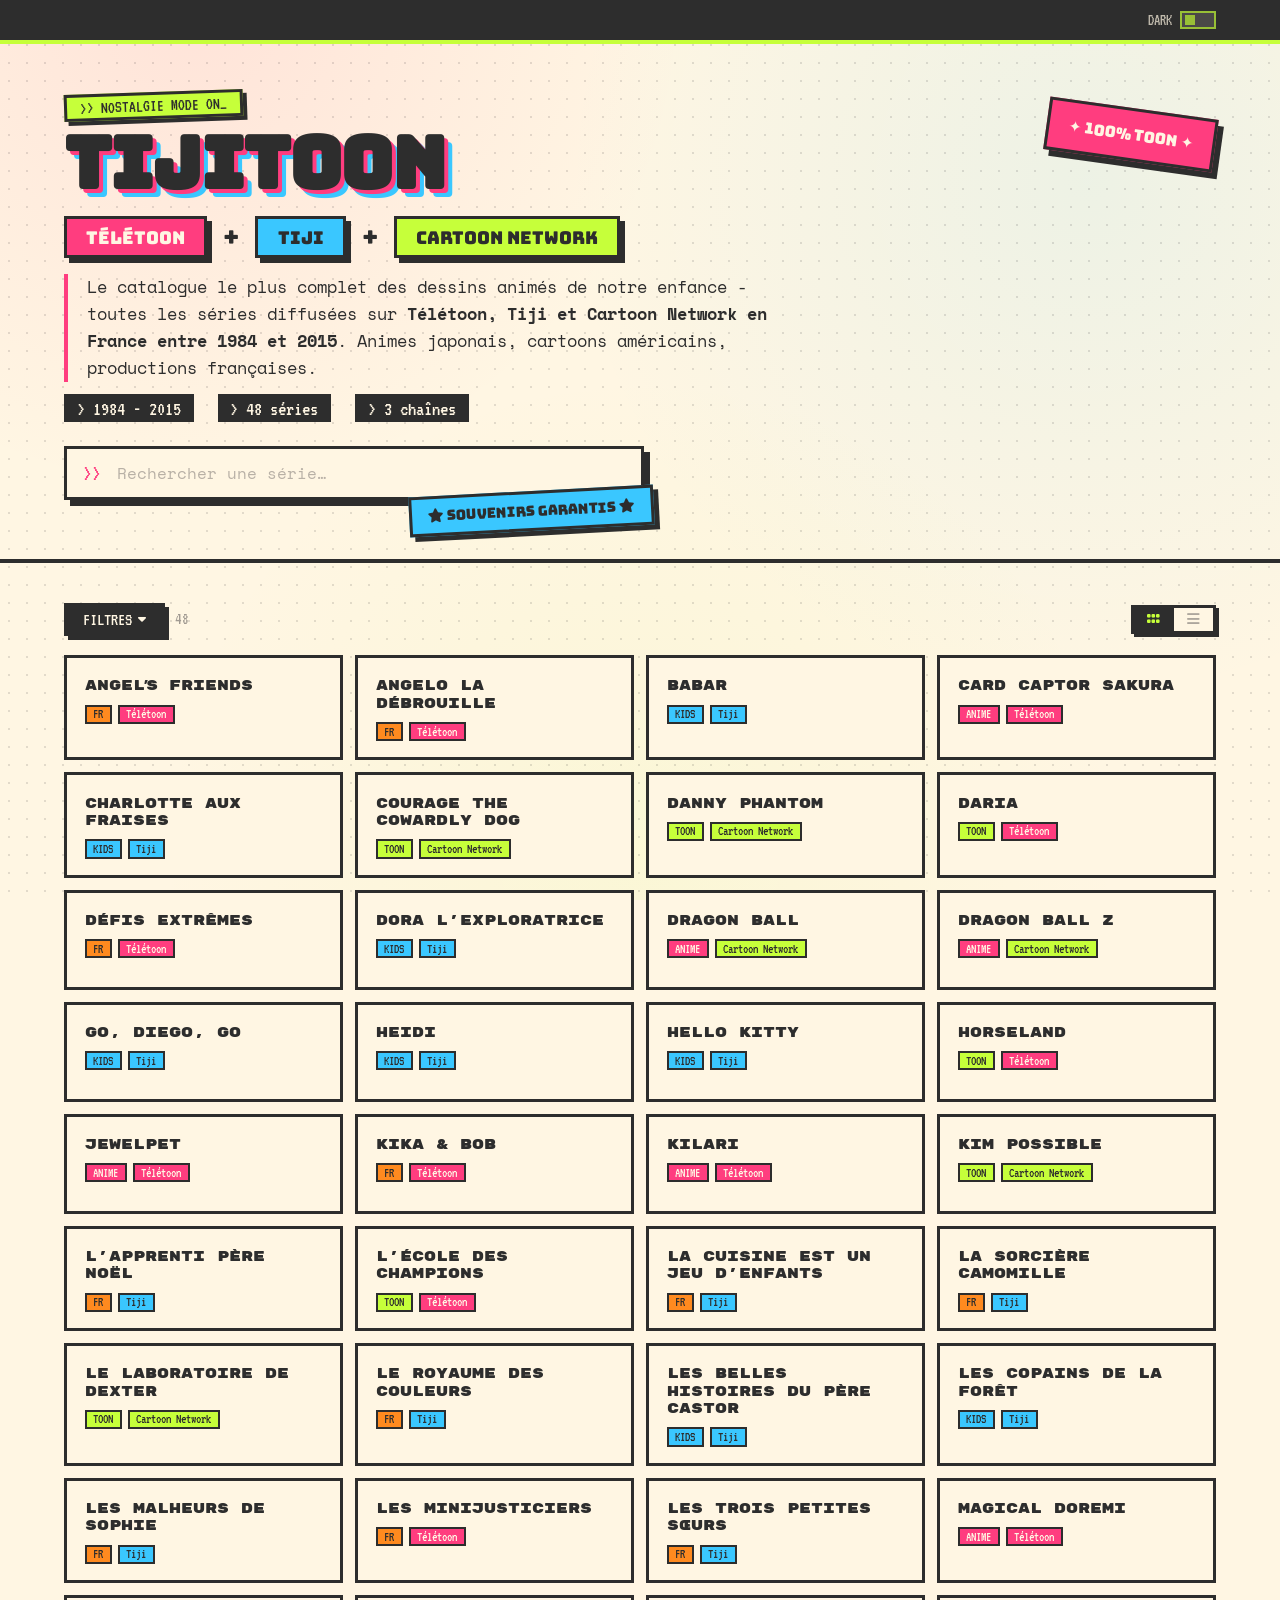
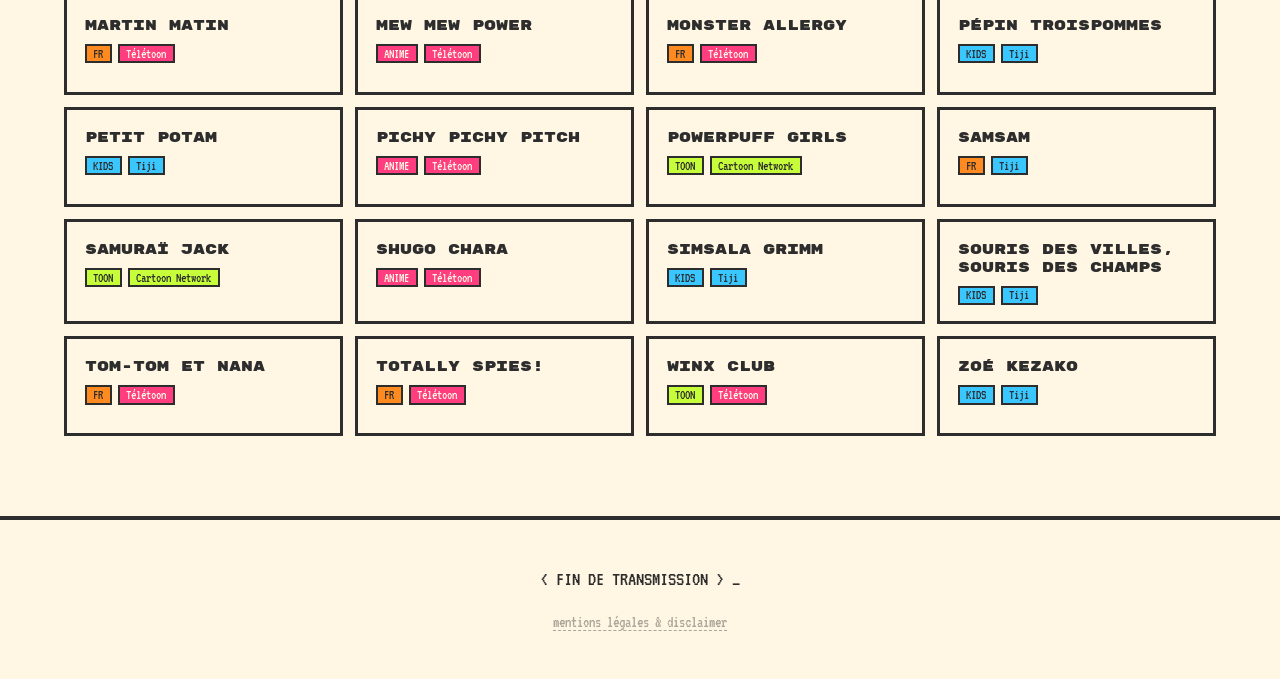
==== index.html @ 82944019 "[FIX] cartoon-network color parity + icon cleanup across site + tag renaming" ====
<!DOCTYPE html>
<html lang="fr">
<head>
<meta charset="UTF-8">
<meta name="viewport" content="width=device-width,initial-scale=1">
<title>Tijitoon - Les dessins animés des années 2000 (2000–2015)</title>
<link rel="icon" type="image/svg+xml" href="favicon.svg">
<link rel="preconnect" href="https://fonts.googleapis.com">
<link rel="preconnect" href="https://fonts.gstatic.com" crossorigin>
<link href="https://fonts.googleapis.com/css2?family=Bungee&family=Rubik+Mono+One&family=Space+Mono:wght@400;700&family=VT323&display=swap" rel="stylesheet">
<link rel="stylesheet" href="styles.css">
<script>(function(){var s=localStorage.getItem('tijitoon_theme');if(s)document.documentElement.dataset.theme=s;})();</script>
<link rel="stylesheet" href="https://cdnjs.cloudflare.com/ajax/libs/font-awesome/6.5.0/css/all.min.css" media="print" onload="this.media='all'">
<link rel="stylesheet" href="index.css">
<script>!function(t,e){var o,n,p,r;e.__SV||(window.posthog=e,e._i=[],e.init=function(i,s,a){function g(t,e){var o=e.split(".");2==o.length&&(t=t[o[0]],e=o[1]),t[e]=function(){t.push([e].concat(Array.prototype.slice.call(arguments,0)))}}(p=t.createElement("script")).type="text/javascript",p.crossOrigin="anonymous",p.async=!0,p.src=s.api_host+"/static/array.js",(r=t.getElementsByTagName("script")[0]).parentNode.insertBefore(p,r);var u=e;for(void 0!==a?u=e[a]=[]:a="posthog",u.people=u.people||[],u.toString=function(t){var e="posthog";return"posthog"!==a&&(e+="."+a),t||(e+=" (stub)"),e},u.people.toString=function(){return u.toString(1)+".people (stub)"},o="init capture register register_once register_for_session unregister unregister_for_session getFeatureFlag getFeatureFlagPayload isFeatureEnabled reloadFeatureFlags updateEarlyAccessFeatureEnrollment getEarlyAccessFeatures on onFeatureFlags onSessionId getSurveys getActiveMatchingSurveys renderSurvey canRenderSurvey getNextSurveyStep identify setPersonProperties group resetGroups setPersonPropertiesForFlags resetPersonPropertiesForFlags setGroupPropertiesForFlags resetGroupPropertiesForFlags reset get_distinct_id getGroups get_session_id get_session_replay_url alias set_config startSessionRecording stopSessionRecording sessionRecordingStarted captureException loadToolbar get_property getSessionProperty createPersonProfile opt_in_capturing opt_out_capturing has_opted_in_capturing has_opted_out_capturing clear_opt_in_out_capturing debug".split(" "),n=0;n<o.length;n++)g(u,o[n]);e._i.push([i,s,a])},e.__SV=1)}(document,window.posthog||[]);posthog.init('phc_BDNVoG4euWPyarqmdWDui5w76yXsWqyyzbgvYeNG6xEm',{api_host:'https://us.i.posthog.com',defaults:'2026-05-30',person_profiles:'identified_only'})</script>
</head>
<body>

<div id="filter-backdrop"></div>
<!-- ══ TOPBAR ════════════════════════════════════════════ -->
<div class="topbar">
  <button class="theme-toggle" id="theme-toggle" aria-label="Basculer le thème">
    <span id="theme-label">DARK</span>
    <span class="theme-switch"></span>
  </button>
</div>
<!-- ══ HERO ══════════════════════════════════════════════ -->
<header>
  <div class="sticker one">✦ 100% toon ✦</div>
  <div class="inner">
    <span class="eyebrow">&gt;&gt; NOSTALGIE MODE ON_</span>
    <h1>TIJITOON</h1>
    <div class="channel-pills">
      <span class="ch-pill teletoon-pill">TÉLÉTOON</span>
      <span class="ch-pill-sep">+</span>
      <span class="ch-pill tiji-pill">TIJI</span>
      <span class="ch-pill-sep">+</span>
      <span class="ch-pill cartoon-network-pill">Cartoon Network</span>
    </div>
    <div class="sub">
      Le catalogue le plus complet des dessins animés de notre enfance - toutes les séries diffusées sur <strong>Télétoon, Tiji et Cartoon Network en France entre 1984 et 2015</strong>. Animes japonais, cartoons américains, productions françaises.
    </div>
    <div class="meta">
      <span>&gt; 1984 - 2015</span>
      <span id="meta-count">&gt; … séries</span>
      <span id="meta-channels">&gt; … chaînes</span>
    </div>

    <div style="position:relative;max-width:580px;padding-bottom:1.2rem;">
      <div class="search-wrap">
        <span class="search-prefix">&gt;&gt;</span>
        <input id="search-input" class="search-input" type="text"
          placeholder="Rechercher une série…" autocomplete="off" spellcheck="false"/>
        <button class="search-clear" id="search-clear" aria-label="Effacer"><i class="fa-solid fa-xmark"></i></button>
      </div>
      <div class="sticker two"><i class="fa-solid fa-star"></i> souvenirs garantis <i class="fa-solid fa-star"></i></div>
    </div>
  </div>
</header>

<!-- ══ CONTINUE WATCHING ══════════════════════════════════ -->
<div id="continue-watching">
  <div class="inner cw-inner">
    <div class="cw-header">
      <span class="cw-title"><i class="fa-solid fa-caret-right"></i> CONTINUER À REGARDER</span>
      <button id="cw-expand"></button>
      <button id="cw-clear" title="Tout effacer"><span class="cw-clear-label">tout effacer</span><span class="cw-clear-icon"><i class="fa-solid fa-trash"></i></span></button>
    </div>
    <div id="cw-strip"></div>
  </div>
</div>

<!-- ══ CATALOG ═══════════════════════════════════════════ -->
<section id="catalog">
  <div class="inner">
    <div class="catalog-toolbar">
      <button class="filter-btn" id="filter-btn">
        FILTRES <span class="filter-btn-arrow"><i class="fa-solid fa-caret-down"></i></span>
      </button>
      <button class="filter-clear" id="filter-clear" title="Effacer le filtre" style="display:none"><i class="fa-solid fa-xmark"></i></button>
      <span class="fb-count" id="fb-count"></span>
      <div class="view-toggle">
        <button class="view-btn active" id="btn-cards" title="Grille de cartes"><i class="fa-solid fa-grip"></i></button>
        <button class="view-btn" id="btn-list" title="Liste compacte"><i class="fa-solid fa-bars"></i></button>
      </div>

      <div class="filter-dropdown" id="filter-dropdown">
        <button class="fb-chip" data-f="teletoon">Télétoon</button>
        <button class="fb-chip" data-f="tiji">Tiji</button>
        <button class="fb-chip" data-f="cartoon-network">Cartoon Network</button>
        <hr class="filter-divider">
        <button class="fb-chip" data-f="ANIME">Anime</button>
        <button class="fb-chip" data-f="TOON">Cartoon</button>
        <button class="fb-chip" data-f="FR">Prod. FR</button>
        <button class="fb-chip" data-f="KIDS">Préscolaire</button>
      </div>
    </div>

    <!-- CARD GRID -->
    <div class="card-grid" id="card-grid">
      <div style="grid-column:1/-1;font-family:'VT323',monospace;font-size:1.1rem;opacity:.4;">Chargement…</div>
    </div>

    <!-- LIST VIEW -->
    <div class="list-view" id="list-view">
      <div class="series-table">
        <div class="table-head">
          <span>#</span>
          <span>Série</span>
          <span>Type</span>
          <span class="ch-col">Chaîne</span>
        </div>
        <div id="list-rows"></div>
      </div>
    </div>

    <div class="no-results" id="no-results">// aucun résultat_</div>

  </div>
</section>

<!-- ══ FOOTER ════════════════════════════════════════════ -->
<footer>
  <div class="inner">
    &lt; FIN DE TRANSMISSION &gt; <span class="blink">_</span>
    <br><br>
    <a href="disclaimer.html" style="font-family:'VT323',monospace;font-size:1rem;color:var(--ink);opacity:.4;text-decoration:none;border-bottom:1px dashed var(--ink);">mentions légales &amp; disclaimer</a>
  </div>
</footer>

<button id="back-top" onclick="window.scrollTo({top:0,behavior:'smooth'})"><i class="fa-solid fa-arrow-up"></i> TOP</button>

<script src="theme.js"></script>
<script src="shared.js"></script>
<script src="index.js"></script>

</body>
</html>
---- styles.css ----
:root {
  --ink: #2d2d2d;
  --paper: #fff6e3;
  --hot: #ff3d7f;
  --lime: #c6ff3a;
  --sky: #3ac7ff;
  --orange: #ff8a1f;
  --purple: #9b5cff;
  --cream: #ffe4a8;
  --no-results-color: rgba(45,45,45,.4);
}

[data-theme="dark"] {
  --ink: #0d0d0d;
  --no-results-color: #837d76;
  --paper: #242830;
  --hot: #832745;
  --lime: #6b8a1e;
  --sky: #1e5367;
  --orange: #b2661f;
  --purple: #7433db;
  --cream: #e7c274;

  --dm-text:       #b8b5b0;
  --dm-muted:      #837d76;
  --dm-surface:    #222325;
  --dm-surface-lo: #1e1e20;
  --dm-hover:      #2e2d3a;
  --dm-playing:    #3d2d4a;
  --dm-shadow:     #0d0d0d;
}


* { box-sizing: border-box; margin: 0; padding: 0; }

html, body {
  background: var(--paper);
  color: var(--ink);
  font-family: 'Space Mono', monospace;
  min-height: 100vh;
  overflow-x: hidden;
}

body {
  background-image:
    radial-gradient(circle at 15% 0%, rgba(255,61,127,.1), transparent 35%),
    radial-gradient(circle at 85% 20%, rgba(58,199,255,.09), transparent 40%);
  background-attachment: fixed;
}

body::before {
  content: "";
  position: fixed; inset: 0;
  pointer-events: none; z-index: 0;
  background-image: radial-gradient(circle, rgba(19,17,26,.12) 1px, transparent 1px);
  background-size: 18px 18px;
}

.topbar {
  background: var(--ink); color: var(--paper);
  padding: .7rem 5vw; border-bottom: 4px solid var(--lime);
  display: flex; align-items: center; gap: clamp(.5rem, 2vw, 1.5rem);
  font-family: 'VT323', monospace; font-size: 1.3rem;
  position: relative; z-index: 50;
}

.back-btn {
  color: var(--lime); text-decoration: none;
  display: flex; align-items: center; gap: .4rem;
  border: 2px solid transparent; padding: .2rem .6rem;
  transition: background .15s, color .15s;
  flex-shrink: 0;
}
.back-btn:hover { background: var(--lime); color: var(--ink); }

.theme-toggle {
  margin-left: auto;
  display: flex; align-items: center; gap: .5rem;
  font-family: 'VT323', monospace; font-size: 1rem;
  color: var(--paper); opacity: .7;
  cursor: pointer; user-select: none;
  background: none; border: none; padding: 0;
}
.theme-toggle:hover { opacity: 1; }
.theme-switch {
  position: relative; width: 36px; height: 18px;
  background: rgba(255,246,227,.2);
  border: 2px solid var(--lime);
  display: inline-block; flex-shrink: 0;
}
.theme-switch::after {
  content: '';
  position: absolute; top: 50%; left: 3px;
  transform: translateY(-50%);
  width: 10px; height: 10px;
  background: var(--lime);
  transition: transform .15s;
}
[data-theme="dark"] .theme-switch::after {
  transform: translateY(-50%) translateX(16px);
}
[data-theme="dark"] .theme-toggle { color: var(--dm-text); }

/* ── GLOBAL DARK OVERRIDES ── */

/* Dot grid */
[data-theme="dark"] body::before {
  background-image: radial-gradient(circle, rgba(255,255,255,.06) 1px, transparent 1px);
}

/* Hero / index */
[data-theme="dark"] h1                { color: #e8e6e1; }
[data-theme="dark"] .eyebrow          { color: var(--ink); border-color: var(--ink); box-shadow: 4px 4px 0 var(--ink); }
[data-theme="dark"] .ch-pill          { border-color: var(--dm-muted); }
[data-theme="dark"] .teletoon-pill,
[data-theme="dark"] .tiji-pill,
[data-theme="dark"] .cartoon-network-pill { color: var(--dm-text); }
[data-theme="dark"] .ch-pill-sep      { color: var(--dm-text); }
[data-theme="dark"] .sub              { color: var(--dm-text); }
[data-theme="dark"] .meta span        { color: var(--dm-text); }
[data-theme="dark"] .sticker          { color: var(--dm-text); }
[data-theme="dark"] .sticker.two      { color: var(--dm-text); }

/* Search */
[data-theme="dark"] .search-wrap                      { background: var(--dm-surface); border-color: var(--dm-muted); box-shadow: 6px 6px 0 var(--ink); }
[data-theme="dark"] .search-input,
[data-theme="dark"] .search-input::placeholder        { color: var(--dm-muted); }

/* Continue watching */
[data-theme="dark"] #continue-watching  { background: var(--dm-surface); }
[data-theme="dark"] .cw-card            { background: var(--dm-surface-lo); border-color: var(--dm-muted); color: var(--dm-text); box-shadow: none; }
[data-theme="dark"] .cw-card:hover      { box-shadow: 5px 5px 0 var(--ink); }
[data-theme="dark"] .ep-badge           { color: var(--dm-text); border-color: var(--dm-muted); }
[data-theme="dark"] .ch-mini.teletoon   { color: var(--dm-text); border-color: var(--dm-muted); }
[data-theme="dark"] .ch-mini.tiji       { border-color: var(--dm-muted); }
[data-theme="dark"] .ch-mini.cartoon-network { color: var(--dm-text); border-color: var(--dm-muted); }
[data-theme="dark"] .cw-remove-btn      { color: var(--dm-text); border-color: var(--dm-muted); }

/* Cards */
[data-theme="dark"] .card              { background: var(--dm-surface); border-color: var(--dm-muted); color: var(--dm-text); }
[data-theme="dark"] .card-tag,
[data-theme="dark"] .card-ch,
[data-theme="dark"] .card-tag.anime,
[data-theme="dark"] .card-ch.teletoon,
[data-theme="dark"] .card-ch.cartoon-network { border-color: var(--dm-muted); color: var(--dm-text); }

/* Filter */
[data-theme="dark"] .filter-btn         { color: var(--dm-text); border-color: var(--dm-muted); }
[data-theme="dark"] .filter-clear       { color: var(--dm-muted); }
[data-theme="dark"] .filter-dropdown   { border-color: var(--dm-muted); }
[data-theme="dark"] .filter-divider    { border-top-color: var(--dm-muted); }
[data-theme="dark"] .fb-chip            { color: var(--dm-muted); }
[data-theme="dark"] .fb-chip:hover     { background: var(--dm-hover); color: var(--dm-text); }
[data-theme="dark"] .fb-chip.active    { color: var(--dm-text); }
[data-theme="dark"] .fb-count          { color: var(--dm-muted); }

/* View toggle */
[data-theme="dark"] .view-toggle                   { border-color: var(--dm-muted); box-shadow: 3px 3px 0 var(--ink); }
[data-theme="dark"] .view-btn                      { color: var(--dm-muted); }
[data-theme="dark"] .view-btn:not(:last-child)     { border-right-color: var(--dm-muted); }
[data-theme="dark"] .view-btn.active               { color: var(--lime); }
[data-theme="dark"] .view-btn:hover:not(.active)   { background: var(--dm-hover); color: var(--dm-text); }

/* List / table view */
[data-theme="dark"] .series-table      { border-color: var(--dm-muted); box-shadow: 6px 6px 0 var(--ink); }
[data-theme="dark"] .table-head        { color: var(--dm-text); }
[data-theme="dark"] .trow              { color: var(--dm-text); }
[data-theme="dark"] .trow-num          { color: var(--dm-muted); }
[data-theme="dark"] .trow:hover        { background: var(--dm-hover); color: var(--dm-text); }
[data-theme="dark"] .trow:hover .trow-num { color: var(--dm-muted); }
[data-theme="dark"] .trow-tag,
[data-theme="dark"] .trow-ch,
[data-theme="dark"] .trow-tag.anime,
[data-theme="dark"] .trow-ch.teletoon,
[data-theme="dark"] .trow-ch.cartoon-network { border-color: var(--dm-muted); color: var(--dm-text); }

/* Footer */
[data-theme="dark"] footer             { color: var(--dm-text); border-top-color: var(--dm-muted); }
[data-theme="dark"] footer a           { color: var(--dm-muted) !important; border-bottom-color: var(--dm-muted) !important; }

/* show.html - hero & badges */
[data-theme="dark"] h1.show-title      { color: #e8e6e1; }
[data-theme="dark"] .show-hero         { color: var(--dm-text); }
[data-theme="dark"] .show-tag          { border-color: var(--dm-muted); color: var(--dm-text); }
[data-theme="dark"] .ch-badge          { border-color: var(--dm-muted); color: var(--dm-text); }
[data-theme="dark"] .ch-badge.cartoon-network { border-color: var(--dm-muted); color: var(--dm-text); }
[data-theme="dark"] .topbar-title      { color: var(--dm-muted); }

/* show.html - season pills */
[data-theme="dark"] .season-pill                  { border-color: var(--dm-muted); box-shadow: 3px 3px 0 var(--ink); color: var(--dm-text); }
[data-theme="dark"] .season-pill:hover:not(.active) { background: var(--dm-hover); box-shadow: 4px 4px 0 var(--ink); }
[data-theme="dark"] .season-pill-label            { color: var(--dm-muted); }
[data-theme="dark"] .ep-count-label               { color: var(--dm-text); }

/* show.html - episode grid */
[data-theme="dark"] .ep-card                      { background: var(--dm-surface); border-color: var(--dm-muted); color: var(--dm-text); }
[data-theme="dark"] .ep-card.playing              { background: var(--dm-playing); }
[data-theme="dark"] .ep-card-num                  { color: var(--dm-text); }

/* show.html - episode list */
[data-theme="dark"] .ep-list-wrap                 { border-color: var(--dm-muted); box-shadow: 4px 4px 0 var(--ink); }
[data-theme="dark"] .ep-list-row                  { border-bottom-color: var(--dm-muted); color: var(--dm-text); }
[data-theme="dark"] .ep-list-row:hover            { background: var(--dm-hover); }
[data-theme="dark"] .ep-list-row.playing          { background: var(--dm-playing); }
[data-theme="dark"] .ep-list-row.playing .ep-list-num { color: var(--dm-muted); }
[data-theme="dark"] .ep-list-num                  { color: var(--dm-muted); border-right-color: var(--dm-muted); }

/* show.html - ep search */
[data-theme="dark"] .ep-search-wrap               { background: var(--dm-surface); border-color: var(--dm-muted); box-shadow: 2px 2px 0 var(--ink); }
[data-theme="dark"] .ep-search-wrap:focus-within  { border-color: var(--dm-muted); box-shadow: 2px 2px 0 var(--ink); }
[data-theme="dark"] .ep-search                    { color: var(--dm-text); }
[data-theme="dark"] .ep-search::placeholder       { color: var(--dm-muted); }
[data-theme="dark"] .ep-search-clear              { color: var(--dm-muted); }
[data-theme="dark"] .ep-search-toggle             { background: var(--dm-surface); border-color: var(--dm-muted); box-shadow: 2px 2px 0 var(--ink); color: var(--dm-text); }

/* show.html - ep view toggle */
[data-theme="dark"] .ep-view-toggle               { border-color: var(--dm-muted); box-shadow: 2px 2px 0 var(--ink); }
[data-theme="dark"] .ep-view-btn                  { color: var(--dm-muted); }
[data-theme="dark"] .ep-view-btn:not(:last-child) { border-right-color: var(--dm-muted); }
[data-theme="dark"] .ep-view-btn.active           { color: var(--lime); }
[data-theme="dark"] .ep-view-btn:hover:not(.active) { background: var(--dm-hover); color: var(--dm-text); }

/* show.html - player / nav / pagination */
[data-theme="dark"] .player-external-link         { border-color: var(--dm-muted); box-shadow: 3px 3px 0 var(--ink); }
[data-theme="dark"] .ep-nav-bar                   { background: var(--dm-surface); }
[data-theme="dark"] .ep-now-playing               { color: var(--dm-text); }
[data-theme="dark"] .ep-nav-counter               { color: var(--dm-muted); }
[data-theme="dark"] .ep-nav-btn                   { border-color: var(--dm-muted); color: var(--dm-muted); }
[data-theme="dark"] #audio-track-btn             { border-color: var(--dm-muted); color: var(--dm-text); }
[data-theme="dark"] #audio-track-menu button     { color: var(--dm-muted); }
[data-theme="dark"] #btn-prev:not(:disabled),
[data-theme="dark"] #btn-next:not(:disabled)      { color: var(--dm-text); border-color: var(--dm-muted); }
[data-theme="dark"] #btn-prev:not(:disabled):hover,
[data-theme="dark"] #btn-next:not(:disabled):hover { color: var(--ink); }
[data-theme="dark"] .ep-page-btn                  { background: var(--dm-surface); border-color: var(--dm-muted); box-shadow: 2px 2px 0 var(--ink); color: var(--dm-text); }
[data-theme="dark"] .ep-page-info                 { color: var(--dm-muted); }

/* disclaimer.html */
[data-theme="dark"] .block h2          { color: var(--dm-text); }
[data-theme="dark"] .block p           { color: var(--dm-text); }
[data-theme="dark"] .note              { color: var(--dm-text); border-color: var(--dm-muted); }

/* 404.html */
[data-theme="dark"] .error-code        { color: var(--dm-text); }
[data-theme="dark"] .message           { color: var(--dm-text); }
[data-theme="dark"] .btn               { border-color: var(--dm-muted); box-shadow: 5px 5px 0 var(--dm-shadow); color: var(--dm-text); }
[data-theme="dark"] .btn.secondary     { background: #1a1a1c; }
---- index.css ----
body {
  background-image:
    radial-gradient(circle at 15% 0%, rgba(255,61,127,.1), transparent 35%),
    radial-gradient(circle at 85% 20%, rgba(58,199,255,.09), transparent 40%),
    radial-gradient(circle at 50% 95%, rgba(198,255,58,.08), transparent 45%);
}

.inner { width: 100%; padding: 0 6vw; }
#catalog .inner, footer .inner, header .inner { padding: 0; }

/* ── HERO ── */
header {
  padding: 3rem 5vw 2.5rem; position: relative; overflow: hidden;
  border-bottom: 4px solid var(--ink);
}
.eyebrow {
  font-family: 'VT323', monospace; font-size: 1.1rem;
  background: var(--lime); display: inline-block; padding: .1rem .8rem;
  border: 3px solid var(--ink); box-shadow: 4px 4px 0 var(--ink);
  transform: rotate(-2deg); margin-bottom: .8rem; white-space: nowrap;
}
h1 {
  font-family: 'Bungee', sans-serif;
  font-size: clamp(2.5rem,6vw,4.5rem);
  line-height: .9; letter-spacing: -.02em;
  text-shadow: 4px 4px 0 var(--hot), 8px 8px 0 var(--sky);
}
.channel-pills { display: flex; align-items: center; gap: 1rem; margin: 1.2rem 0 0; }
@media (max-width: 600px) {
  .channel-pills { display: none; }
}
.ch-pill {
  font-family: 'Bungee', sans-serif; font-size: 1.1rem;
  padding: .4rem 1.2rem; border: 3px solid var(--ink); box-shadow: 5px 5px 0 var(--ink);
}
.teletoon-pill        { background: var(--hot);  color: var(--paper); }
.tiji-pill            { background: var(--sky);   color: var(--ink); }
.cartoon-network-pill { background: var(--lime);  color: var(--ink); }
.ch-pill-sep   { font-family: 'Bungee', sans-serif; font-size: 1.4rem; }
.sub {
  max-width: 720px; margin-top: 1rem; font-size: clamp(.85rem,1.5vw,1.05rem); line-height: 1.6;
  border-left: 4px solid var(--hot); padding-left: 1.2rem;
}
.meta {
  margin-top: .8rem; font-family: 'VT323', monospace; font-size: clamp(1rem,2vw,1.3rem);
  display: flex; gap: 1.5rem; flex-wrap: wrap;
}
.meta span { background: var(--ink); color: var(--paper); padding: .2rem .8rem; }
.sticker {
  position: absolute; font-family: 'Bungee', sans-serif;
  background: var(--hot); color: var(--paper);
  padding: .8rem 1.2rem; border: 3px solid var(--ink); box-shadow: 6px 6px 0 var(--ink);
}
.sticker.one { top: 4rem; right: 5vw; transform: rotate(8deg); font-size: clamp(.7rem,1.2vw,1rem); }
.sticker.two {
  position: absolute; bottom: -12px; right: -10px; margin: 0;
  transform: rotate(-3deg); z-index: 10;
  font-family: 'Bungee', sans-serif; font-size: clamp(.65rem,1.1vw,.9rem);
  background: var(--sky); color: var(--ink);
  padding: .5rem 1rem; border: 3px solid var(--ink); box-shadow: 5px 5px 0 var(--ink);
}

/* ── SEARCH (in hero) ── */
.search-wrap {
  display: flex; align-items: center;
  border: 3px solid var(--ink); box-shadow: 6px 6px 0 var(--ink);
  background: var(--paper); max-width: 580px; overflow: hidden; margin-top: 1.5rem;
}
.search-prefix {
  font-family: 'VT323', monospace; font-size: 1.4rem;
  padding: 0 .6rem 0 1rem; color: var(--hot); flex-shrink: 0;
}
.search-input {
  flex: 1; border: none; outline: none; background: transparent;
  font-family: 'Space Mono', monospace; font-size: 1rem;
  color: var(--ink); padding: .75rem .4rem;
}
.search-input::placeholder { color: rgba(19,17,26,.3); }
.search-clear {
  border: none; border-left: 3px solid var(--ink);
  background: var(--lime); color: var(--ink);
  font-family: 'VT323', monospace; font-size: 1.3rem;
  padding: 0 1rem; cursor: pointer; align-self: stretch; display: none;
}
.search-clear:hover { background: var(--hot); color: var(--paper); }
.search-clear.visible { display: block; }

/* ── CONTINUE WATCHING ── */
#continue-watching {
  display: none; background: var(--ink);
  border-bottom: 4px solid var(--lime);
  padding: 1.1rem 5vw;
}
.cw-inner { display: flex; flex-direction: column; gap: .8rem; }
.cw-header {
  display: flex; align-items: center; gap: 1rem;
}
.cw-title {
  font-family: 'Bungee', sans-serif; font-size: .95rem;
  color: var(--lime); letter-spacing: .04em;
}
#cw-clear {
  font-family: 'VT323', monospace; font-size: 1.1rem; background: transparent;
  border: 1px solid rgba(255,246,227,.2); color: rgba(255,246,227,.4);
  padding: .1rem .6rem; cursor: pointer; margin-left: auto; line-height: 1;
}
#cw-clear:hover { color: var(--hot); border-color: var(--hot); }
.cw-clear-icon { display: none; }
@media (max-width: 600px) {
  .cw-clear-label { display: none; }
  .cw-clear-icon { display: inline; color: var(--hot); }
  #cw-clear { border-color: transparent; padding: .1rem .3rem; }
}
#cw-strip { display: flex; gap: .6rem; flex-wrap: wrap; }
#cw-expand {
  display: none;
  font-family: 'VT323', monospace; font-size: .9rem; background: transparent;
  border: 1px solid rgba(198,255,58,.3);
  padding: .1rem .5rem; cursor: pointer; white-space: nowrap;
}
#cw-expand { color: var(--lime); border-color: rgba(198,255,58,.3); }
#cw-expand:hover { color: var(--lime); border-color: var(--lime); }
@media (max-width: 600px) {
  #cw-expand { display: inline-block; }
  .cw-card.cw-hidden { display: none; }
}
.cw-card {
  display: inline-flex; flex-direction: column; gap: .25rem;
  background: var(--paper); border: 3px solid var(--paper);
  box-shadow: 3px 3px 0 rgba(255,246,227,.3);
  padding: .5rem .85rem; cursor: pointer; color: var(--ink);
  transition: transform .12s, box-shadow .12s;
}
.cw-card:hover { transform: translate(-2px,-2px); box-shadow: 5px 5px 0 rgba(255,246,227,.4); }
.cw-card-title { font-family: 'Rubik Mono One', sans-serif; font-size: .75rem; line-height: 1.2; }
.cw-meta { display: flex; gap: .35rem; align-items: center; }
.ep-badge {
  font-family: 'VT323', monospace; font-size: .95rem;
  background: var(--hot); color: var(--paper); padding: .02rem .4rem; border: 2px solid var(--ink);
}
.ch-mini {
  font-family: 'VT323', monospace; font-size: .82rem;
  padding: .02rem .35rem; border: 2px solid var(--ink);
}
.ch-mini.teletoon        { background: var(--hot); color: var(--paper); }
.ch-mini.tiji            { background: var(--sky); }
.ch-mini.cartoon-network { background: var(--lime); color: var(--ink); }
.cw-remove-btn {
  width:18px; height:18px; border-radius:50%;
  background:var(--ink); color:var(--paper);
  border:2px solid var(--paper); font-size:.6rem;
  cursor:pointer; display:flex; align-items:center; justify-content:center;
  font-family:'VT323',monospace; line-height:1; padding:0;
}

/* ── CATALOG TOOLBAR ── */
.catalog-toolbar {
  display: flex; align-items: center; gap: .6rem;
  margin-bottom: 1.2rem; flex-wrap: wrap;
  position: relative;
}

/* Filter button */
.filter-btn {
  font-family: 'VT323', monospace; font-size: 1.15rem;
  background: var(--ink); border: 3px solid var(--ink);
  box-shadow: 4px 4px 0 var(--ink);
  position: relative; z-index: 200;
  color: var(--paper); padding: .25rem 1rem;
  cursor: pointer; transition: all .1s; display: flex; align-items: center; gap: .4rem;
  white-space: nowrap;
}
.filter-btn:hover { background: var(--hot); border-color: var(--hot); }
.filter-btn.has-filter { background: var(--lime); border-color: var(--lime); color: var(--ink); box-shadow: 4px 4px 0 var(--ink); }
.filter-btn-arrow { font-size: .8rem; transition: transform .2s; display: inline-block; }
.filter-btn.open .filter-btn-arrow { transform: rotate(180deg); }

/* Filter dropdown */
.filter-dropdown {
  position: absolute; top: calc(100% + 6px); left: 0;
  background: var(--paper); border: 3px solid var(--ink);
  box-shadow: 6px 6px 0 var(--ink);
  padding: .5rem; z-index: 200;
  display: none; flex-direction: column; gap: .7rem; min-width: min(180px, 90vw);
}
.filter-dropdown.open { display: flex; }

.fb-chip {
  font-family: 'VT323', monospace; font-size: 1.3rem;
  border: none; color: rgba(19,17,26,.6);
  background: transparent; padding: .6rem 1.2rem; cursor: pointer;
  transition: all .1s; white-space: nowrap; text-align: left;
  display: flex; align-items: center; gap: .5rem;
}
.fb-chip:hover { background: rgba(19,17,26,.06); color: var(--ink); }
.fb-chip.active { color: var(--ink); }
.fb-chip[data-f="all"].active      { background: var(--lime); }
.fb-chip[data-f="teletoon"].active { background: var(--hot); color: var(--paper); }
.fb-chip[data-f="tiji"].active     { background: var(--sky); }
.fb-chip[data-f="cartoon-network"].active { background: var(--lime); }
.fb-chip[data-f="ANIME"].active    { background: var(--hot); color: var(--paper); }
[data-theme="dark"] .fb-chip[data-f="teletoon"].active,
[data-theme="dark"] .fb-chip[data-f="ANIME"].active,
[data-theme="dark"] .fb-chip[data-f="TOON"].active,
[data-theme="dark"] .fb-chip[data-f="cartoon-network"].active { color: var(--dm-text); }
.fb-chip[data-f="TOON"].active     { background: var(--lime); }
.fb-chip[data-f="FR"].active       { background: var(--orange); }
.fb-chip[data-f="KIDS"].active     { background: var(--sky); }
.fb-chip[data-f="★"].active       { background: var(--cream); }

.filter-divider {
  border: none; border-top: 1px solid rgba(19,17,26,.12);
  margin: .1rem 0;
}

.filter-clear {
  background: transparent; border: none; cursor: pointer;
  color: rgba(19,17,26,.4); font-size: .85rem; padding: .2rem .4rem;
  transition: color .1s; flex-shrink: 0;
  position: relative; z-index: 200;
}
.filter-clear:hover { color: var(--hot); }

.fb-count {
  font-family: 'VT323', monospace; font-size: 1.05rem;
  color: rgba(19,17,26,.4); white-space: nowrap;
}

/* View toggle */
.view-toggle {
  margin-left: auto; display: flex;
  border: 3px solid var(--ink); overflow: hidden;
  box-shadow: 3px 3px 0 var(--ink);
}
.view-btn {
  background: var(--paper); border: none; color: rgba(19,17,26,.35);
  padding: .28rem .8rem; cursor: pointer; font-size: .9rem; transition: all .1s;
  line-height: 1;
}
.view-btn:not(:last-child) { border-right: 2px solid var(--ink); }
.view-btn.active { background: var(--ink); color: var(--lime); }
.view-btn:hover:not(.active) { color: var(--ink); background: var(--cream); }

/* ── CATALOG ── */
#catalog { padding: 2.5rem 5vw 5rem; }

/* CARD GRID */
.card-grid {
  display: grid;
  grid-template-columns: repeat(auto-fill, minmax(240px, 1fr));
  gap: .75rem;
}

.card {
  background: var(--paper);
  border: 3px solid var(--ink);
  padding: 1.2rem 1.1rem 1rem;
  position: relative;
  transition: transform .15s, box-shadow .15s;
  cursor: pointer;
  display: flex; flex-direction: column; gap: .6rem;
  min-height: 100px;
}
.card:hover { transform: translate(-3px,-3px); box-shadow: 6px 6px 0 var(--ink); z-index: 2; }
.card.hidden { display: none; }

.card-title {
  font-family: 'Rubik Mono One', sans-serif;
  font-size: clamp(.74rem, 1.1vw, .9rem); line-height: 1.25;
  overflow-wrap: break-word; word-break: break-word;
}
.card-bottom { display: flex; gap: .35rem; flex-wrap: wrap; align-items: center; }
.card-tag {
  font-family: 'VT323', monospace; font-size: .85rem;
  padding: .04rem .42rem; border: 2px solid var(--ink);
}
.card-tag.anime  { background: var(--hot); color: var(--paper); }
.card-tag.fr     { background: var(--orange); }
.card-tag.kids   { background: var(--sky); }
.card-tag.tod    { background: var(--cream); }
.card-tag.toon   { background: var(--lime); }
.card-ch {
  font-family: 'VT323', monospace; font-size: .85rem;
  padding: .04rem .42rem; border: 2px solid var(--ink);
}
.card-ch.teletoon        { background: var(--hot); color: var(--paper); }
.card-ch.tiji            { background: var(--sky); }
.card-ch.cartoon-network { background: var(--lime); color: var(--ink); }

/* ── LIST VIEW ── */
.list-view { display: none; }
.list-view.active { display: block; }
.card-grid.list-mode { display: none; }

.series-table {
  border: 3px solid var(--ink);
  box-shadow: 6px 6px 0 var(--ink);
  background: var(--paper);
  overflow: hidden;
}
.table-head {
  display: grid; grid-template-columns: 2.5rem 1fr 90px 100px;
  background: var(--ink); color: var(--paper);
  font-family: 'VT323', monospace; font-size: .95rem;
  padding: .4rem 1rem; gap: .5rem;
  border-bottom: 2px solid var(--lime);
}
.table-head span { opacity: .5; }
.trow {
  display: grid; grid-template-columns: 2.5rem 1fr 90px 100px;
  align-items: center; gap: .5rem;
  padding: .05rem 1rem;
  border-top: 1px solid rgba(19,17,26,.09);
  cursor: pointer; transition: background .1s;
  text-decoration: none; color: var(--ink);
}
.trow:hover { background: var(--lime); }
.trow.hidden { display: none; }
.trow-num {
  font-family: 'VT323', monospace; font-size: .9rem;
  color: rgba(19,17,26,.25); text-align: right;
}
.trow-title {
  font-family: 'Space Mono', monospace;
  font-size: clamp(.75rem,1.2vw,.85rem); padding: .6rem 0;
  overflow: hidden; text-overflow: ellipsis; white-space: nowrap;
}
.trow-tag {
  font-family: 'VT323', monospace; font-size: .88rem;
  padding: .1rem .5rem; border: 2px solid var(--ink); text-align: center; white-space: nowrap;
}
.trow-tag.anime  { background: var(--hot); color: var(--paper); }
.trow-tag.fr     { background: var(--orange); }
.trow-tag.kids   { background: var(--sky); }
.trow-tag.tod    { background: var(--cream); }
.trow-tag.toon   { background: var(--lime); }
.trow-ch {
  font-family: 'VT323', monospace; font-size: .88rem;
  padding: .1rem .5rem; border: 2px solid var(--ink); text-align: center; white-space: nowrap;
}
.trow-ch.teletoon        { background: var(--hot); color: var(--paper); }
.trow-ch.tiji            { background: var(--sky); }
.trow-ch.cartoon-network { background: var(--lime); color: var(--ink); }

.no-results {
  font-family: 'VT323', monospace; font-size: 1.2rem;
  color: var(--no-results-color); padding: 2.5rem 0; text-align: center; display: none;
}
.no-results.visible { display: block; }

/* ── FOOTER ── */
footer {
  padding: 3rem 5vw; text-align: center; background: var(--paper);
  font-family: 'VT323', monospace; font-size: clamp(1rem,2vw,1.3rem);
  border-top: 4px solid var(--ink);
}
footer .blink { animation: blink 1s steps(2) infinite; }
@keyframes blink { 50% { opacity: 0; } }

/* ── BACK TO TOP ── */
#back-top {
  position: fixed; bottom: 2rem; right: 2rem; z-index: 200;
  display: inline-flex; align-items: center; justify-content: center; gap: .45em;
  font-family: 'VT323', monospace; font-size: 1.1rem;
  background: var(--ink); color: var(--lime);
  border: 3px solid var(--lime); padding: .4rem 1rem;
  cursor: pointer; box-shadow: 4px 4px 0 var(--lime);
  opacity: 0; pointer-events: none; transition: opacity .2s;
}
#back-top i { font-size: .75em; }
#back-top.visible { opacity: 1; pointer-events: auto; }
#back-top:hover { background: var(--lime); color: var(--ink); }

#filter-backdrop {
  display: none; position: fixed; inset: 0; z-index: 199;
  background: rgba(19,17,26,.4);
}
#filter-backdrop.active { display: block; }

@media (max-width: 600px) {
  header { padding: 2.5rem 5vw 2rem; }
  .sticker.one { display: none; }
  .sticker.two { display: none; }
  .card-grid { grid-template-columns: repeat(auto-fill, minmax(140px, 1fr)); gap: .55rem; }
  .card { padding: .7rem .75rem; }
  .table-head, .trow { grid-template-columns: 2rem 1fr 70px; }
  .table-head .ch-col, .trow-ch { display: none; }
  .fb-chip { font-size: .95rem; padding: .15rem .55rem; }
}
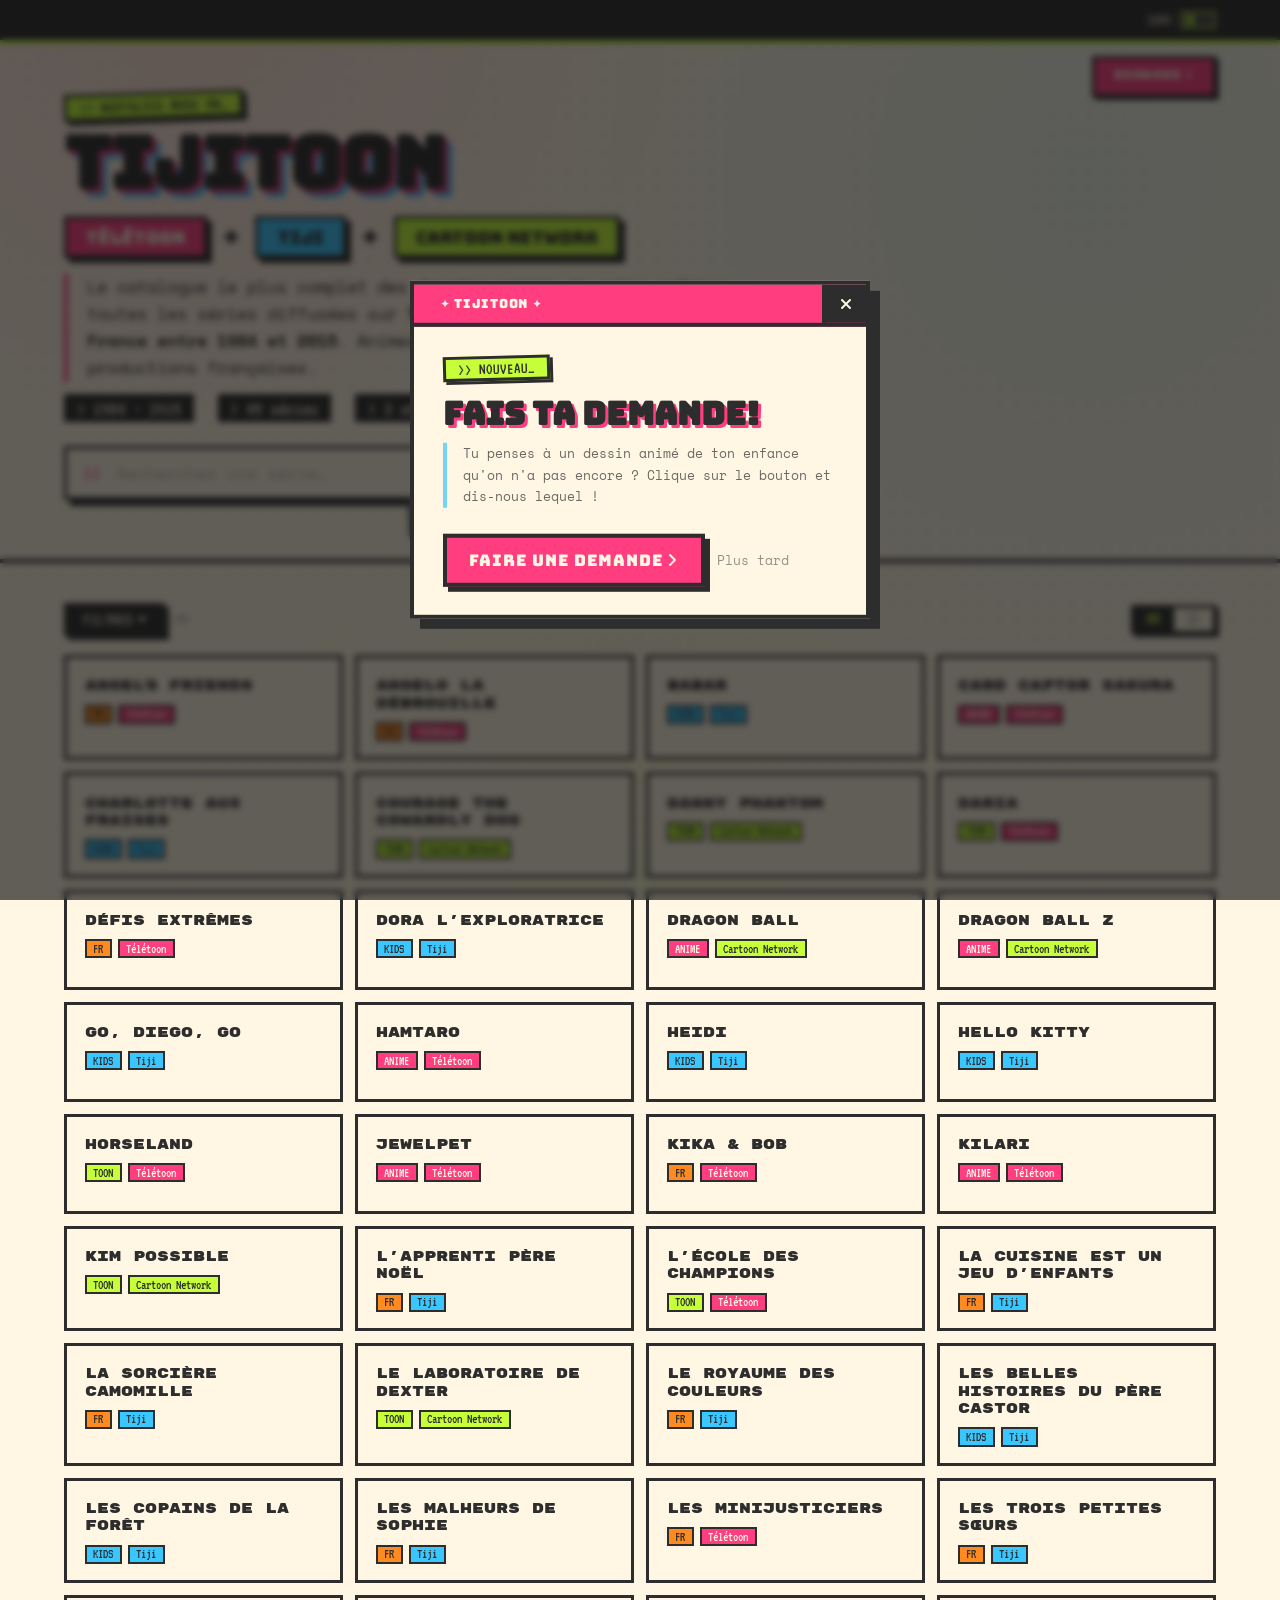
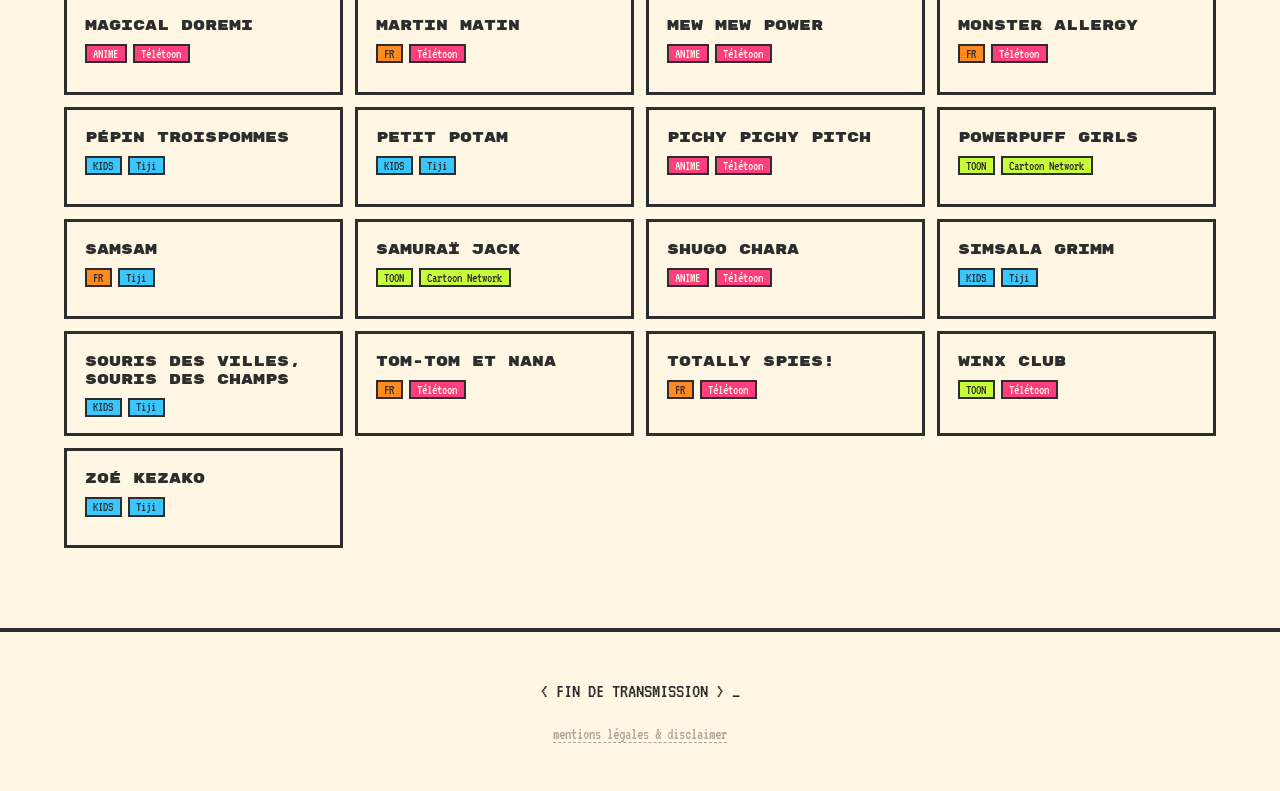
==== commit 72e2c7d4: "[ADD] announcement popup system + request page" ====
--- a/index.html
+++ b/index.html
@@ -12,6 +12,7 @@
 <script>(function(){var s=localStorage.getItem('tijitoon_theme');if(s)document.documentElement.dataset.theme=s;})();</script>
 <link rel="stylesheet" href="https://cdnjs.cloudflare.com/ajax/libs/font-awesome/6.5.0/css/all.min.css" media="print" onload="this.media='all'">
 <link rel="stylesheet" href="index.css">
+<link rel="stylesheet" href="popup.css">
 <script>!function(t,e){var o,n,p,r;e.__SV||(window.posthog=e,e._i=[],e.init=function(i,s,a){function g(t,e){var o=e.split(".");2==o.length&&(t=t[o[0]],e=o[1]),t[e]=function(){t.push([e].concat(Array.prototype.slice.call(arguments,0)))}}(p=t.createElement("script")).type="text/javascript",p.crossOrigin="anonymous",p.async=!0,p.src=s.api_host+"/static/array.js",(r=t.getElementsByTagName("script")[0]).parentNode.insertBefore(p,r);var u=e;for(void 0!==a?u=e[a]=[]:a="posthog",u.people=u.people||[],u.toString=function(t){var e="posthog";return"posthog"!==a&&(e+="."+a),t||(e+=" (stub)"),e},u.people.toString=function(){return u.toString(1)+".people (stub)"},o="init capture register register_once register_for_session unregister unregister_for_session getFeatureFlag getFeatureFlagPayload isFeatureEnabled reloadFeatureFlags updateEarlyAccessFeatureEnrollment getEarlyAccessFeatures on onFeatureFlags onSessionId getSurveys getActiveMatchingSurveys renderSurvey canRenderSurvey getNextSurveyStep identify setPersonProperties group resetGroups setPersonPropertiesForFlags resetPersonPropertiesForFlags setGroupPropertiesForFlags resetGroupPropertiesForFlags reset get_distinct_id getGroups get_session_id get_session_replay_url alias set_config startSessionRecording stopSessionRecording sessionRecordingStarted captureException loadToolbar get_property getSessionProperty createPersonProfile opt_in_capturing opt_out_capturing has_opted_in_capturing has_opted_out_capturing clear_opt_in_out_capturing debug".split(" "),n=0;n<o.length;n++)g(u,o[n]);e._i.push([i,s,a])},e.__SV=1)}(document,window.posthog||[]);posthog.init('phc_BDNVoG4euWPyarqmdWDui5w76yXsWqyyzbgvYeNG6xEm',{api_host:'https://us.i.posthog.com',defaults:'2026-05-30',person_profiles:'identified_only'})</script>
 </head>
 <body>
@@ -26,7 +27,7 @@
 </div>
 <!-- ══ HERO ══════════════════════════════════════════════ -->
 <header>
-  <div class="sticker one">✦ 100% toon ✦</div>
+  <!-- <div class="sticker one">✦ 100% toon ✦</div> -->
   <div class="inner">
     <span class="eyebrow">&gt;&gt; NOSTALGIE MODE ON_</span>
     <h1>TIJITOON</h1>
@@ -114,7 +115,7 @@
       </div>
     </div>
 
-    <div class="no-results" id="no-results">// aucun résultat_</div>
+    <div class="no-results" id="no-results">// aucun résultat_<br><a href="request.html" style="font-family:'VT323',monospace;font-size:1.2rem;color:var(--no-results-color);text-decoration:none;border-bottom:1px dashed var(--no-results-color);">faire une demande</a></div>
 
   </div>
 </section>
@@ -130,9 +131,23 @@
 
 <button id="back-top" onclick="window.scrollTo({top:0,behavior:'smooth'})"><i class="fa-solid fa-arrow-up"></i> TOP</button>
 
+<a href="request.html" id="req-tab">DEMANDE <i class="fa-solid fa-angle-right"></i></a>
+
 <script src="theme.js"></script>
 <script src="shared.js"></script>
 <script src="index.js"></script>
 
+<!-- ══ REQUEST POPUP ═══════════════════════════════════════ -->
+<div id="req-include"></div>
+<script>
+  fetch('popup.html').then(r => r.text()).then(function(html) {
+    document.getElementById('req-include').innerHTML = html;
+  }).then(function() {
+    var s = document.createElement('script');
+    s.src = 'popup.js';
+    document.body.appendChild(s);
+  });
+</script>
+
 </body>
 </html>
--- a/index.css
+++ b/index.css
@@ -371,6 +371,28 @@
 #back-top.visible { opacity: 1; pointer-events: auto; }
 #back-top:hover { background: var(--lime); color: var(--ink); }
 
+#req-tab {
+  position: absolute; top: 56px; right: 5vw;
+  background: var(--hot); color: var(--paper);
+  font-family: 'Bungee', sans-serif; font-size: .75rem; letter-spacing: .06em;
+  padding: .5rem 1.2rem .7rem;
+  border: 3px solid var(--ink);
+  box-shadow: 3px 3px 0 var(--ink);
+  text-decoration: none;
+  z-index: 51;
+  transform-origin: top center;
+  animation: req-beat 1.8s ease-in-out infinite;
+}
+#req-tab:hover { animation: none; transform: scale(1.08); }
+[data-theme="dark"] #req-tab { color: var(--dm-text); }
+@keyframes req-beat {
+  0%, 100% { transform: scale(1); }
+  30%       { transform: scale(1.07); }
+  50%       { transform: scale(.97); }
+  70%       { transform: scale(1.04); }
+}
+@media (max-width: 600px) { #req-tab { top: 52px; right: 1rem; font-size: .65rem; padding: .4rem .8rem .55rem; } }
+
 #filter-backdrop {
   display: none; position: fixed; inset: 0; z-index: 199;
   background: rgba(19,17,26,.4);
--- a/popup.css
+++ b/popup.css
@@ -0,0 +1,110 @@
+#req-backdrop {
+  display: none; position: fixed; inset: 0;
+  background: rgba(13,13,13,.65);
+  backdrop-filter: blur(3px); -webkit-backdrop-filter: blur(3px);
+  z-index: 900;
+}
+
+#req-popup {
+  display: none; position: fixed;
+  top: 50%; left: 50%; transform: translate(-50%,-50%);
+  z-index: 901; width: min(460px, 92vw);
+  background: var(--paper);
+  border: 4px solid var(--ink); box-shadow: 10px 10px 0 var(--ink);
+  transition: background .2s, border-color .2s;
+}
+
+.req-actions {
+  display: flex; gap: .75rem; flex-wrap: wrap; align-items: center;
+}
+
+.req-x {
+  background: var(--ink); color: var(--paper);
+  border: none; border-left: 4px solid var(--ink);
+  font-size: 1rem; width: 44px;
+  cursor: pointer; align-self: stretch;
+  display: flex; align-items: center; justify-content: center;
+  transition: background .12s;
+  flex-shrink: 0;
+}
+.req-x:hover { background: var(--hot); }
+[data-theme="dark"] .req-x { color: var(--dm-text); }
+
+.req-banner {
+  background: var(--hot);
+  border-bottom: 4px solid var(--ink);
+  display: flex; align-items: center; justify-content: space-between;
+  transition: background .2s, border-color .2s;
+}
+.req-banner span {
+  font-family: 'Bungee', sans-serif;
+  font-size: .78rem; letter-spacing: .06em;
+  color: var(--paper);
+  padding: .65rem 1.6rem;
+}
+[data-theme="dark"] .req-banner span { color: var(--dm-text); }
+
+.req-body { padding: 1.8rem; }
+
+.req-eyebrow {
+  font-family: 'VT323', monospace; font-size: 1.05rem;
+  background: var(--lime); color: var(--ink);
+  display: inline-block; padding: .1rem .75rem;
+  border: 3px solid var(--ink); box-shadow: 3px 3px 0 var(--ink);
+  transform: rotate(-1.5deg); margin-bottom: 1rem;
+  transition: background .2s, border-color .2s;
+}
+
+.req-headline {
+  font-family: 'Bungee', sans-serif;
+  font-size: clamp(1.5rem, 4vw, 2rem);
+  line-height: 1.05;
+  color: var(--ink);
+  text-shadow: 3px 3px 0 var(--hot);
+  margin-bottom: .75rem;
+}
+[data-theme="dark"] .req-headline { color: var(--dm-text); }
+
+.req-text {
+  font-family: 'Space Mono', monospace;
+  font-size: .8rem; line-height: 1.7;
+  color: var(--ink); opacity: .7;
+  border-left: 4px solid var(--sky);
+  padding-left: 1rem;
+  margin-bottom: 1.6rem;
+  text-wrap: pretty;
+}
+[data-theme="dark"] .req-text { color: var(--dm-muted); opacity: 1; }
+
+.req-btn {
+  font-family: 'Bungee', sans-serif; font-size: 1rem;
+  background: var(--hot); color: var(--paper);
+  border: 4px solid var(--ink); box-shadow: 5px 5px 0 var(--ink);
+  padding: .75rem 1.4rem; cursor: pointer;
+  letter-spacing: .06em; text-decoration: none;
+  display: inline-block;
+  transition: transform .1s, box-shadow .1s, background .2s;
+}
+.req-btn:hover  { transform: translate(-2px,-2px); box-shadow: 7px 7px 0 var(--ink); }
+.req-btn:active { transform: translate(2px,2px);   box-shadow: 3px 3px 0 var(--ink); }
+[data-theme="dark"] .req-btn { color: var(--dm-text); }
+
+.req-btn-ghost {
+  font-family: 'Space Mono', monospace; font-size: .8rem;
+  background: transparent; color: var(--ink);
+  border: none; cursor: pointer; opacity: .5;
+  padding: .75rem 0;
+  transition: opacity .15s;
+}
+.req-btn-ghost:hover { opacity: 1; }
+[data-theme="dark"] .req-btn-ghost { color: var(--dm-text); }
+
+@keyframes req-pop {
+  0%   { opacity:0; transform:translate(-50%,-48%) scale(.88) rotate(-2deg); }
+  65%  { transform:translate(-50%,-50%) scale(1.03) rotate(.6deg); }
+  100% { opacity:1; transform:translate(-50%,-50%) scale(1) rotate(0deg); }
+}
+@keyframes req-fade { from{opacity:0} to{opacity:1} }
+
+#req-popup.req-visible    { animation: req-pop  .42s cubic-bezier(.34,1.4,.64,1) both; }
+#req-backdrop.req-visible { animation: req-fade .25s ease both; }
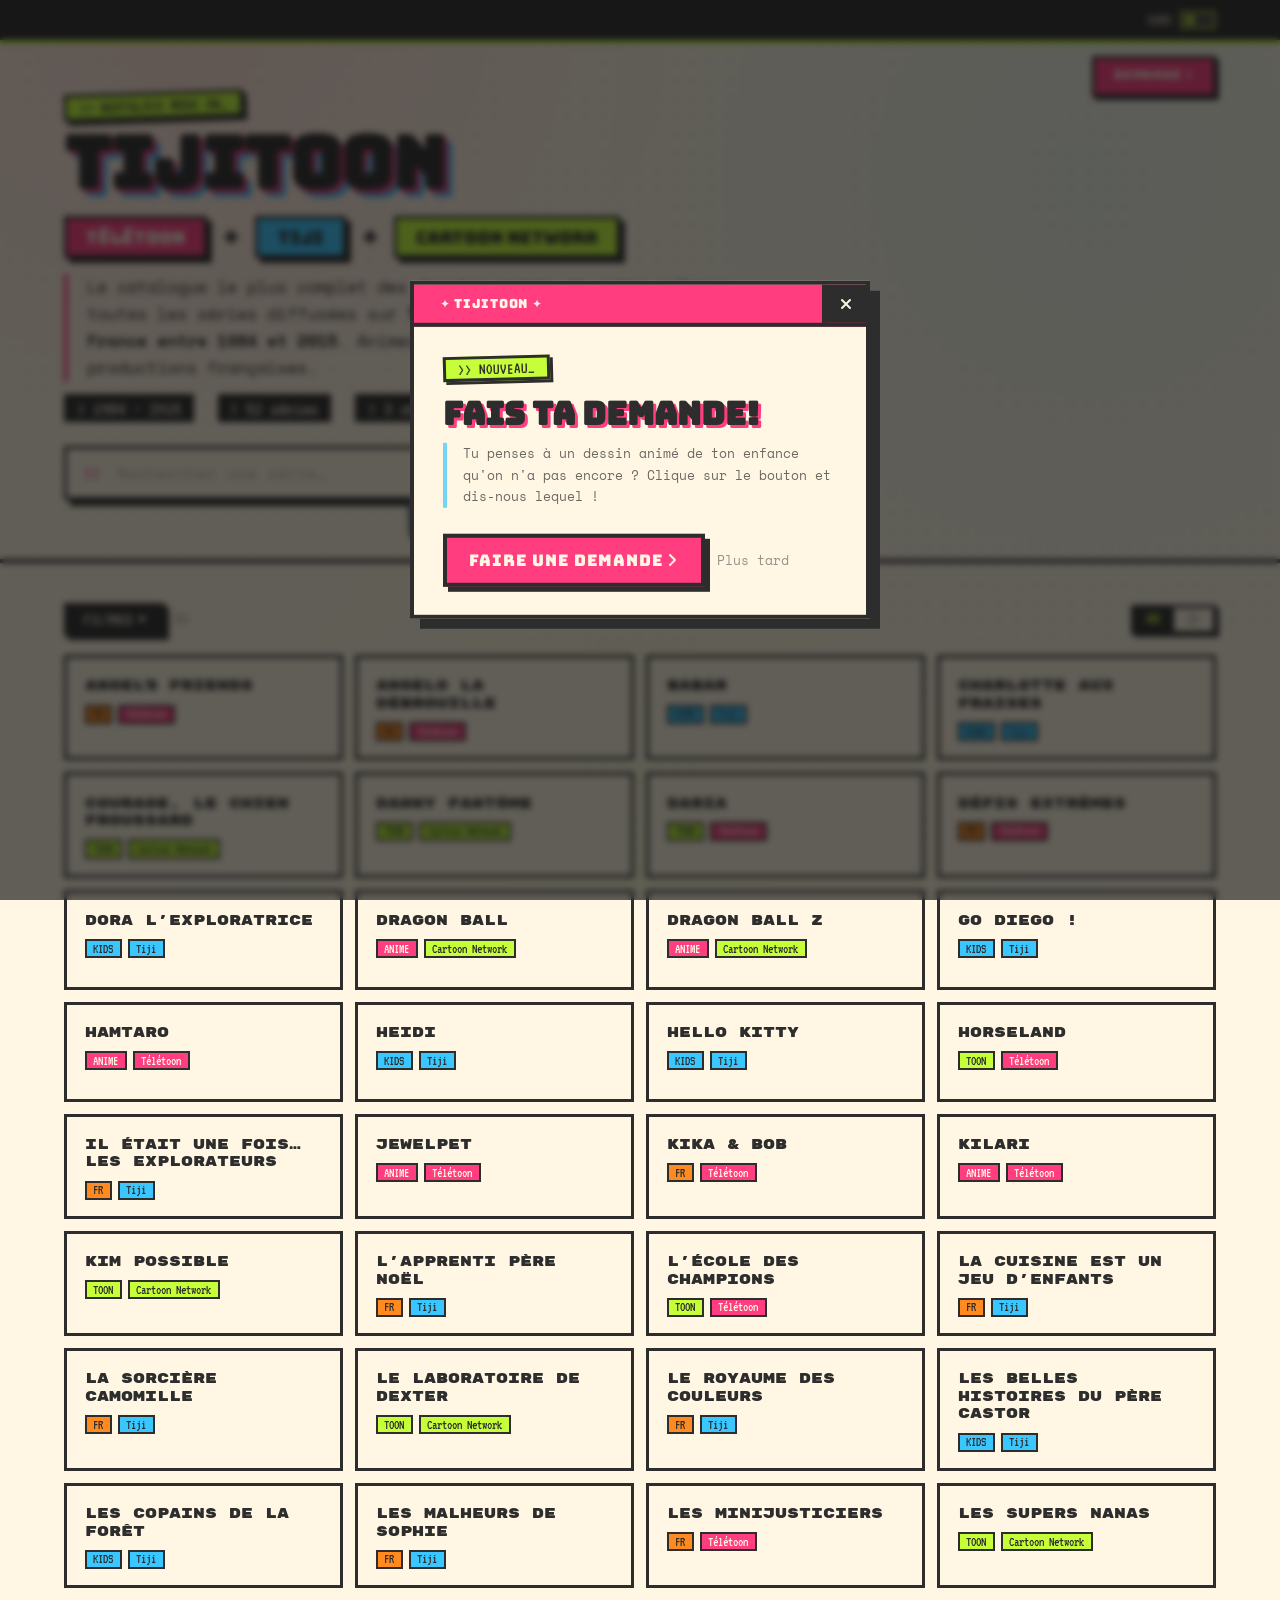
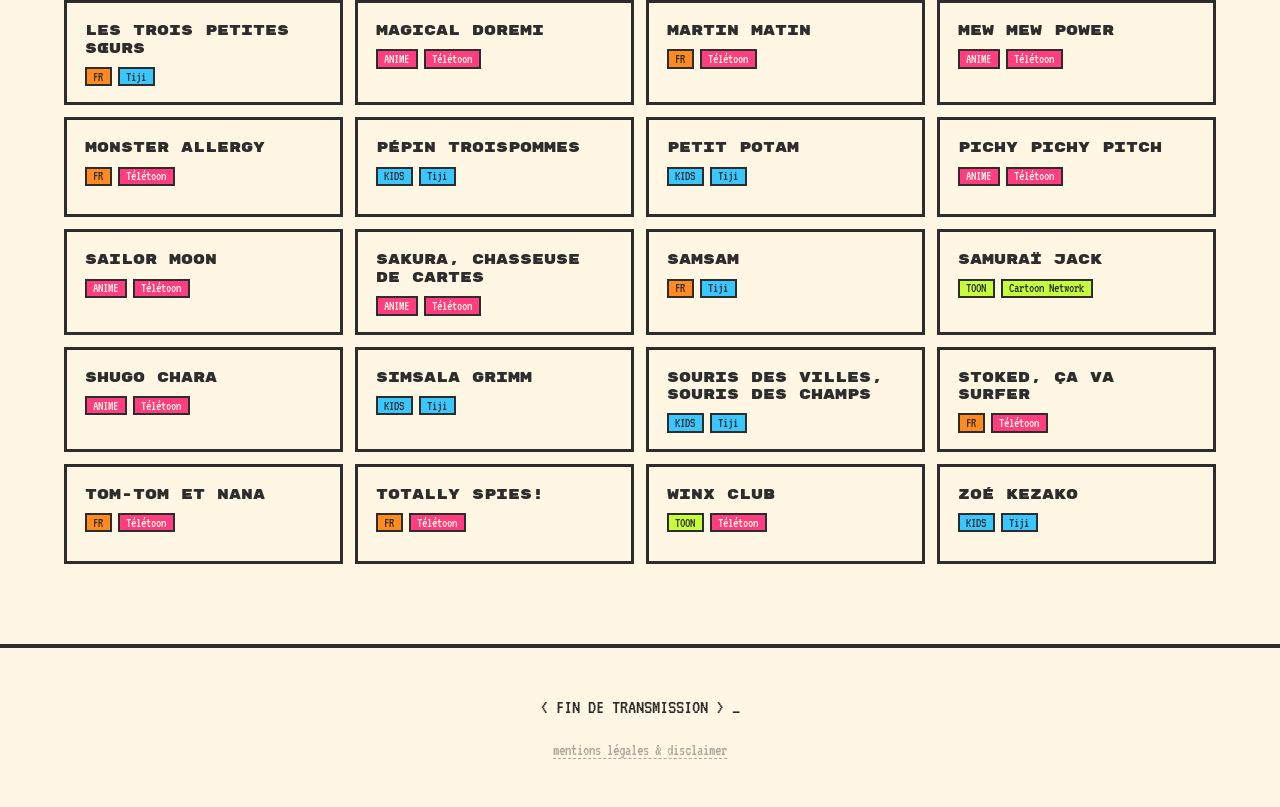
==== commit 8ae62526: "[ADD] keyboard shortcuts on native player + installable PWA" ====
--- a/index.html
+++ b/index.html
@@ -5,6 +5,12 @@
 <meta name="viewport" content="width=device-width,initial-scale=1">
 <title>Tijitoon - Les dessins animés des années 2000 (2000–2015)</title>
 <link rel="icon" type="image/svg+xml" href="favicon.svg">
+<link rel="manifest" href="manifest.json">
+<meta name="theme-color" content="#fff6e3">
+<meta name="apple-mobile-web-app-capable" content="yes">
+<meta name="apple-mobile-web-app-status-bar-style" content="default">
+<meta name="apple-mobile-web-app-title" content="Tijitoon">
+<link rel="apple-touch-icon" href="/tijitoon/tijitoon-apple-touch-icon.png">
 <link rel="preconnect" href="https://fonts.googleapis.com">
 <link rel="preconnect" href="https://fonts.gstatic.com" crossorigin>
 <link href="https://fonts.googleapis.com/css2?family=Bungee&family=Rubik+Mono+One&family=Space+Mono:wght@400;700&family=VT323&display=swap" rel="stylesheet">
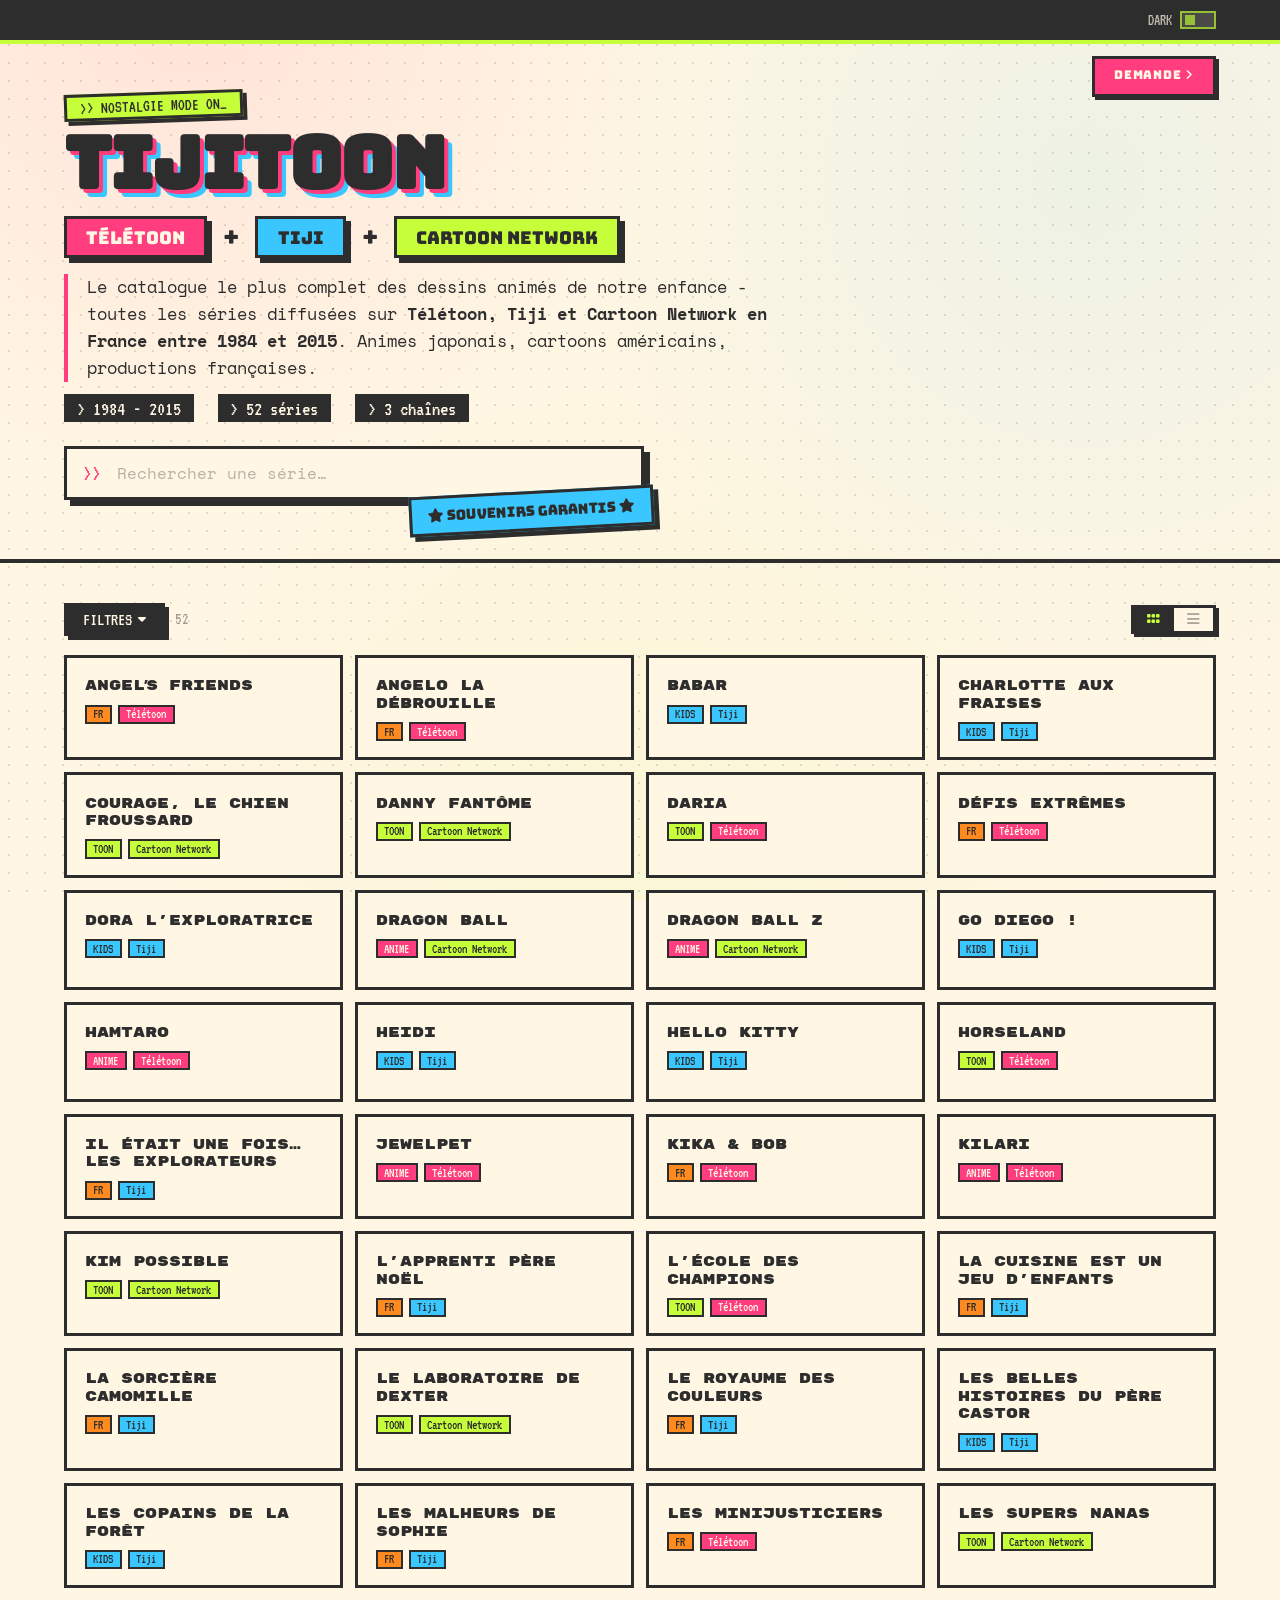
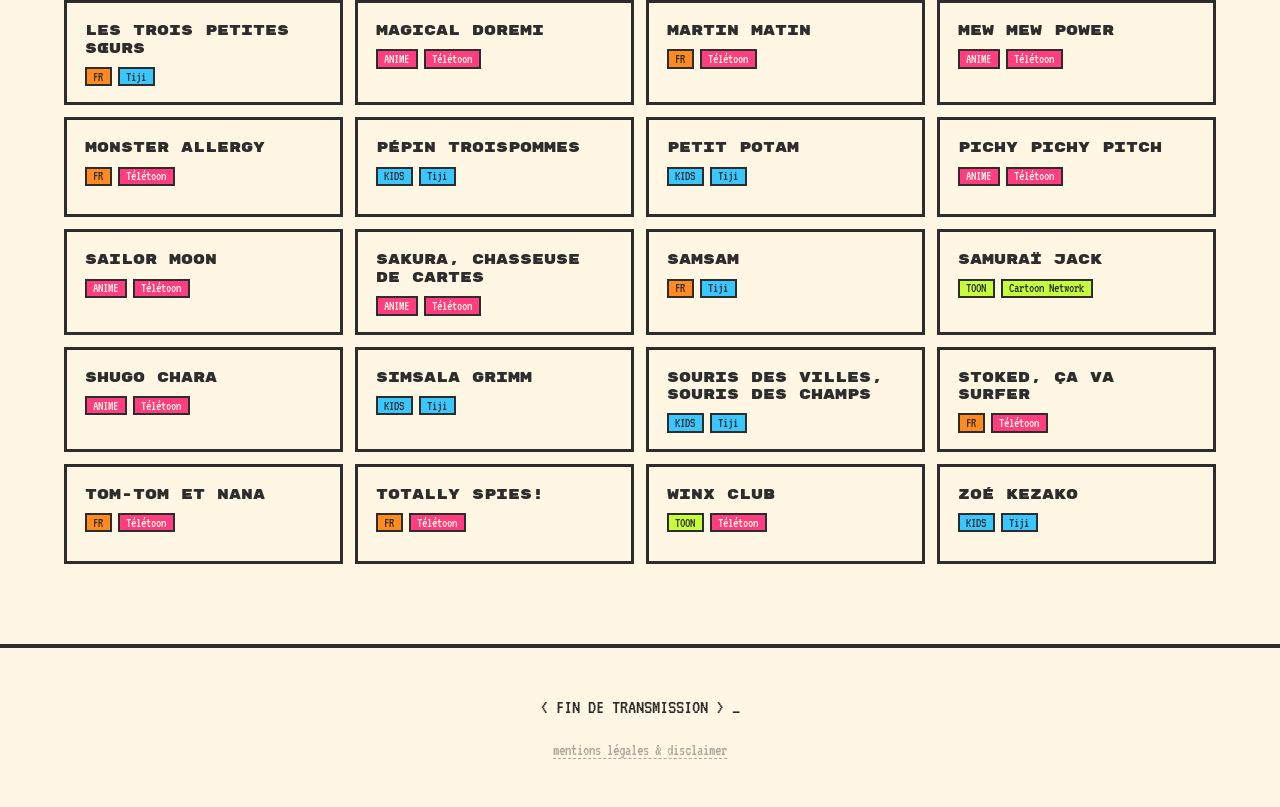
==== commit 22e80563: "[FIX] sync status-bar theme-color with dark mode" ====
--- a/index.html
+++ b/index.html
@@ -15,7 +15,7 @@
 <link rel="preconnect" href="https://fonts.gstatic.com" crossorigin>
 <link href="https://fonts.googleapis.com/css2?family=Bungee&family=Rubik+Mono+One&family=Space+Mono:wght@400;700&family=VT323&display=swap" rel="stylesheet">
 <link rel="stylesheet" href="styles.css">
-<script>(function(){var s=localStorage.getItem('tijitoon_theme');if(s)document.documentElement.dataset.theme=s;})();</script>
+<script src="theme-init.js"></script>
 <link rel="stylesheet" href="https://cdnjs.cloudflare.com/ajax/libs/font-awesome/6.5.0/css/all.min.css" media="print" onload="this.media='all'">
 <link rel="stylesheet" href="index.css">
 <link rel="stylesheet" href="popup.css">
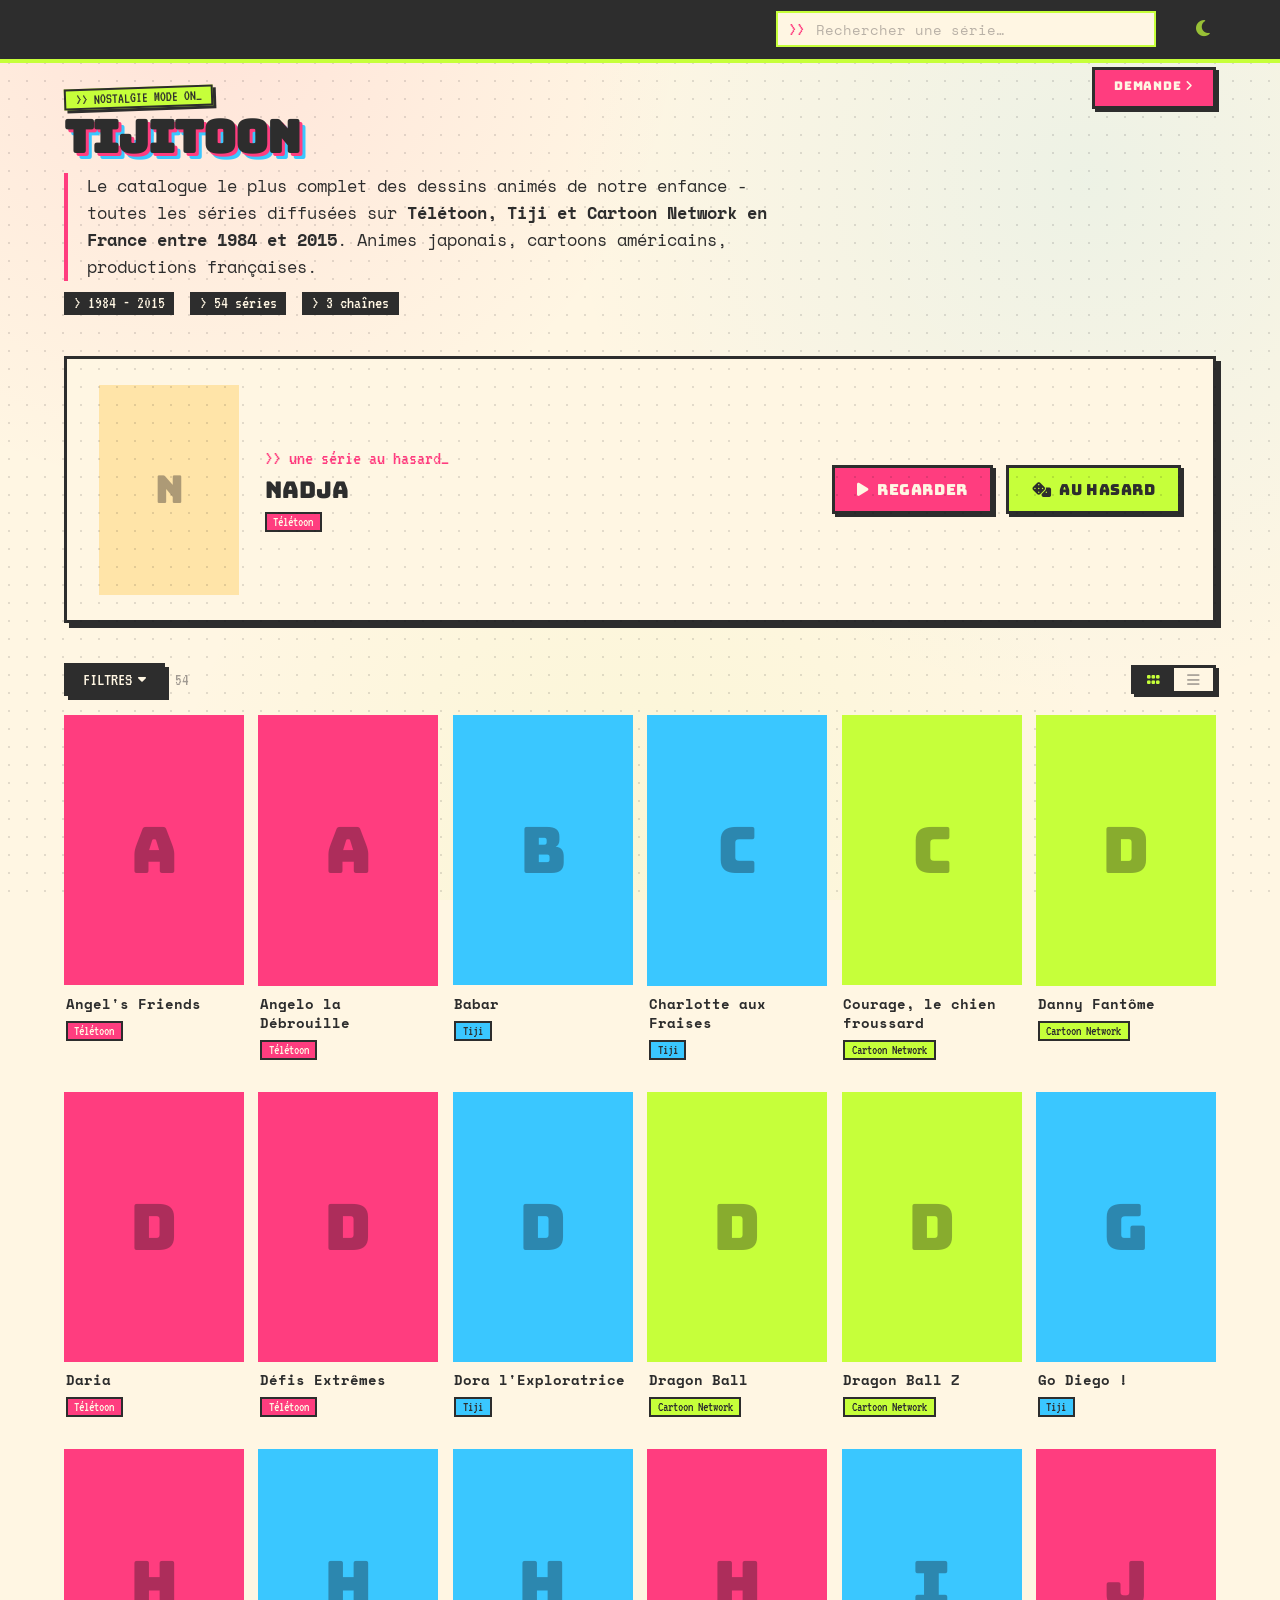
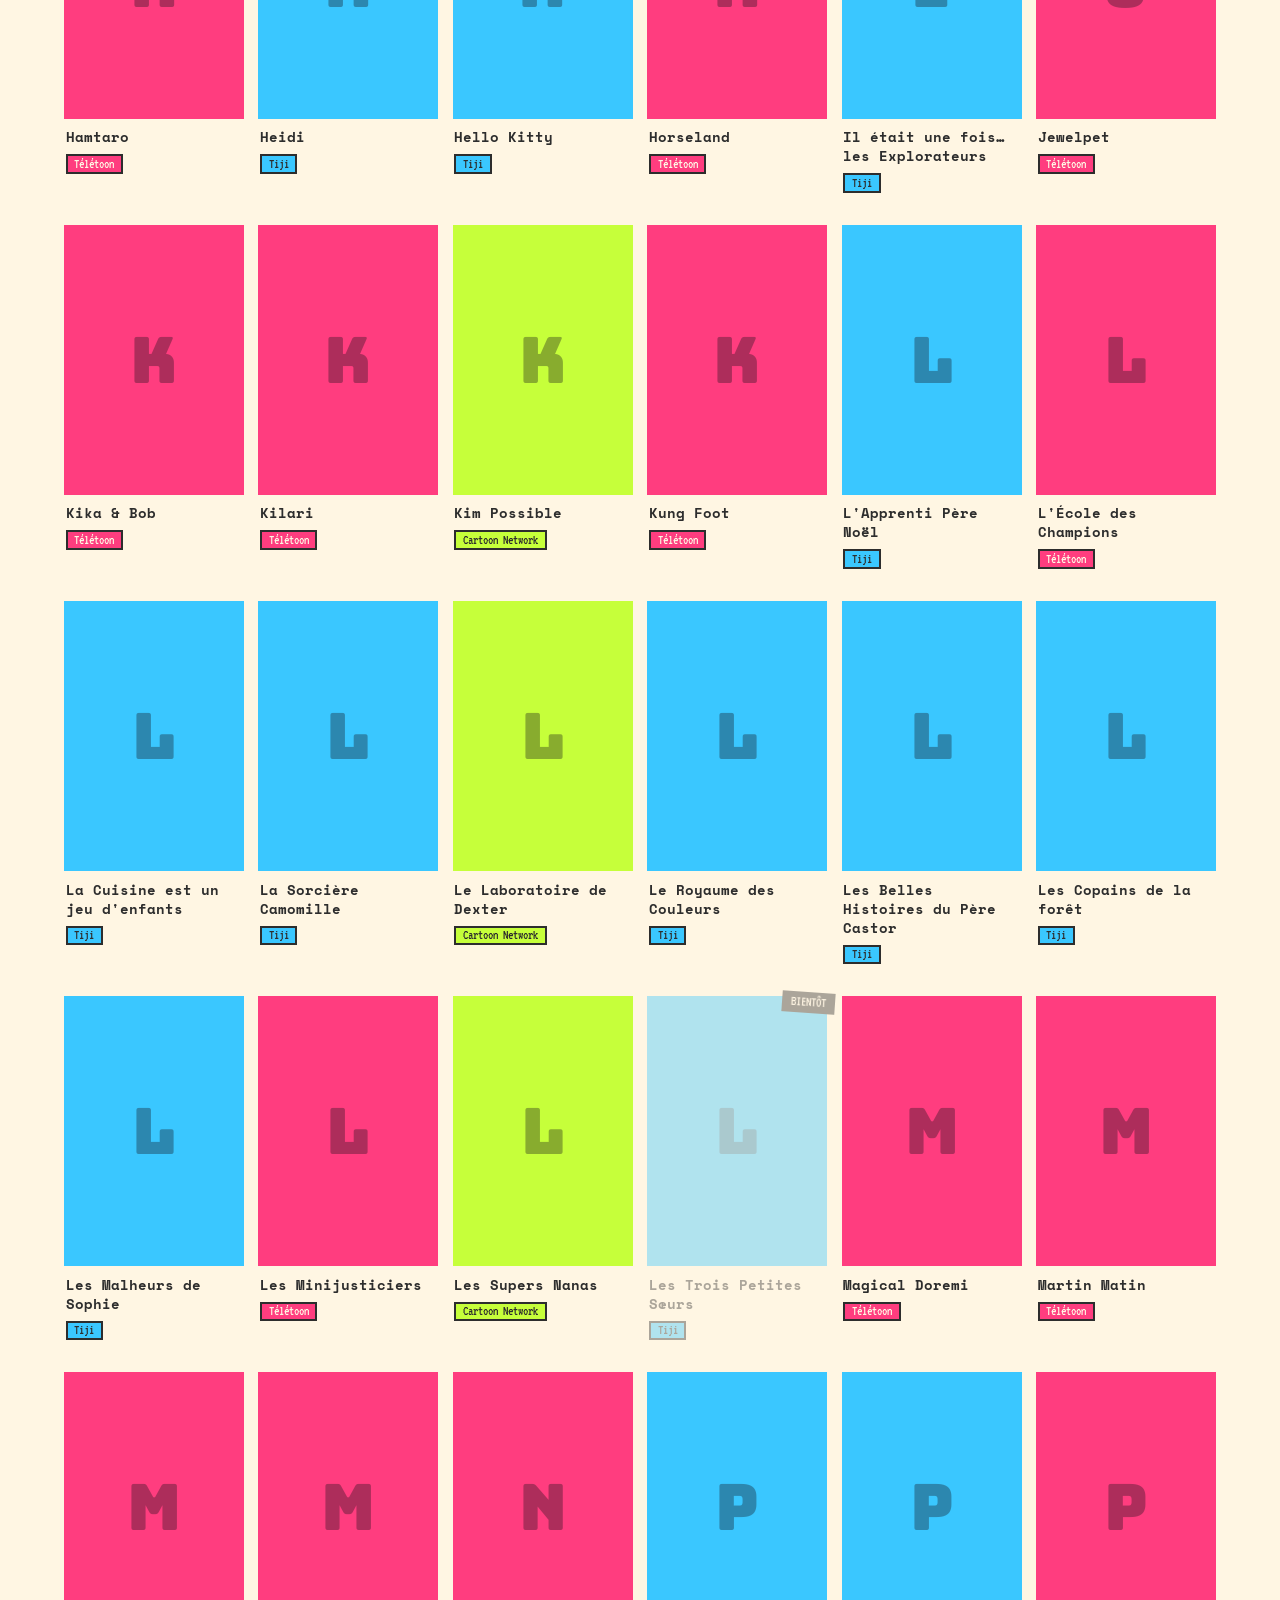
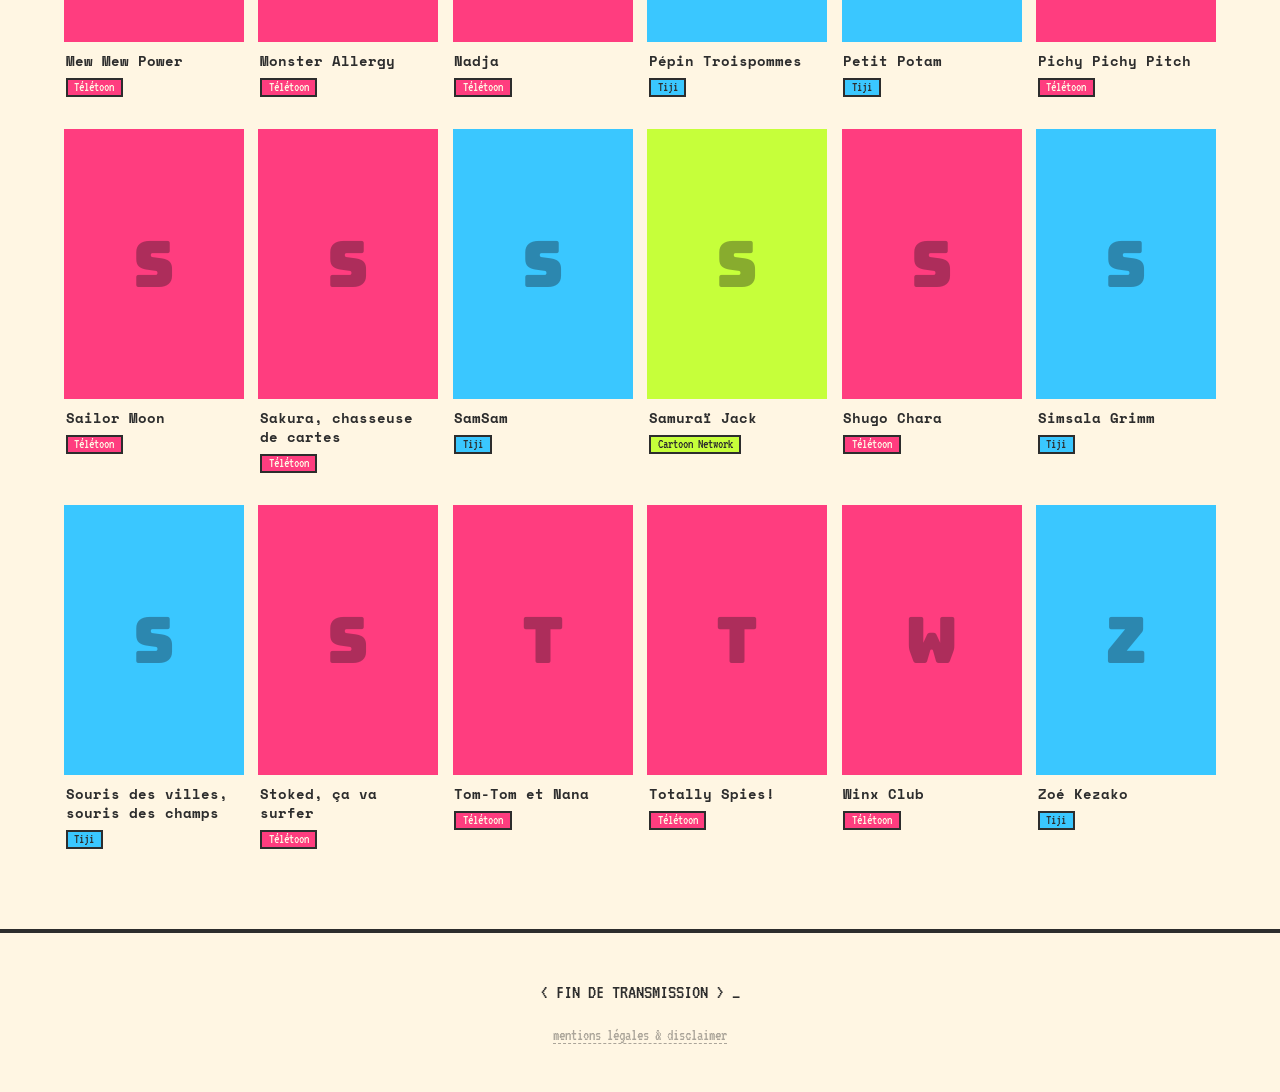
==== commit 3caea911: "[ADD] media session lock-screen controls" ====
--- a/index.html
+++ b/index.html
@@ -10,40 +10,40 @@
 <meta name="apple-mobile-web-app-capable" content="yes">
 <meta name="apple-mobile-web-app-status-bar-style" content="default">
 <meta name="apple-mobile-web-app-title" content="Tijitoon">
-<link rel="apple-touch-icon" href="/tijitoon/tijitoon-apple-touch-icon.png">
+<link rel="apple-touch-icon" href="/tijitoon/icons/tijitoon-apple-touch-icon.png">
 <link rel="preconnect" href="https://fonts.googleapis.com">
 <link rel="preconnect" href="https://fonts.gstatic.com" crossorigin>
 <link href="https://fonts.googleapis.com/css2?family=Bungee&family=Rubik+Mono+One&family=Space+Mono:wght@400;700&family=VT323&display=swap" rel="stylesheet">
-<link rel="stylesheet" href="styles.css">
-<script src="theme-init.js"></script>
-<link rel="stylesheet" href="https://cdnjs.cloudflare.com/ajax/libs/font-awesome/6.5.0/css/all.min.css" media="print" onload="this.media='all'">
-<link rel="stylesheet" href="index.css">
-<link rel="stylesheet" href="popup.css">
-<script>!function(t,e){var o,n,p,r;e.__SV||(window.posthog=e,e._i=[],e.init=function(i,s,a){function g(t,e){var o=e.split(".");2==o.length&&(t=t[o[0]],e=o[1]),t[e]=function(){t.push([e].concat(Array.prototype.slice.call(arguments,0)))}}(p=t.createElement("script")).type="text/javascript",p.crossOrigin="anonymous",p.async=!0,p.src=s.api_host+"/static/array.js",(r=t.getElementsByTagName("script")[0]).parentNode.insertBefore(p,r);var u=e;for(void 0!==a?u=e[a]=[]:a="posthog",u.people=u.people||[],u.toString=function(t){var e="posthog";return"posthog"!==a&&(e+="."+a),t||(e+=" (stub)"),e},u.people.toString=function(){return u.toString(1)+".people (stub)"},o="init capture register register_once register_for_session unregister unregister_for_session getFeatureFlag getFeatureFlagPayload isFeatureEnabled reloadFeatureFlags updateEarlyAccessFeatureEnrollment getEarlyAccessFeatures on onFeatureFlags onSessionId getSurveys getActiveMatchingSurveys renderSurvey canRenderSurvey getNextSurveyStep identify setPersonProperties group resetGroups setPersonPropertiesForFlags resetPersonPropertiesForFlags setGroupPropertiesForFlags resetGroupPropertiesForFlags reset get_distinct_id getGroups get_session_id get_session_replay_url alias set_config startSessionRecording stopSessionRecording sessionRecordingStarted captureException loadToolbar get_property getSessionProperty createPersonProfile opt_in_capturing opt_out_capturing has_opted_in_capturing has_opted_out_capturing clear_opt_in_out_capturing debug".split(" "),n=0;n<o.length;n++)g(u,o[n]);e._i.push([i,s,a])},e.__SV=1)}(document,window.posthog||[]);posthog.init('phc_BDNVoG4euWPyarqmdWDui5w76yXsWqyyzbgvYeNG6xEm',{api_host:'https://us.i.posthog.com',defaults:'2026-05-30',person_profiles:'identified_only'})</script>
+<link rel="stylesheet" href="css/styles.css">
+<script src="js/theme-init.js"></script>
+<link rel="stylesheet" href="https://cdnjs.cloudflare.com/ajax/libs/font-awesome/6.5.0/css/all.min.css" integrity="sha384-/o6I2CkkWC//PSjvWC/eYN7l3xM3tJm8ZzVkCOfp//W05QcE3mlGskpoHB6XqI+B" crossorigin="anonymous" media="print" onload="this.media='all'">
+<link rel="stylesheet" href="css/index.css">
+<link rel="stylesheet" href="css/popup.css">
+<script src="js/analytics.js" defer></script>
 </head>
 <body>
 
 <div id="filter-backdrop"></div>
 <!-- ══ TOPBAR ════════════════════════════════════════════ -->
 <div class="topbar">
+  <a class="topbar-brand" href="."><img class="topbar-logo" src="favicon.svg" alt=""> TIJITOON</a>
+  <div class="search-wrap">
+    <span class="search-prefix">&gt;&gt;</span>
+    <input id="search-input" class="search-input" type="text"
+      placeholder="Rechercher une série…" autocomplete="off" spellcheck="false"/>
+    <button class="search-clear" id="search-clear" aria-label="Effacer"><i class="fa-solid fa-xmark"></i></button>
+  </div>
+  <button class="search-toggle" id="search-toggle" aria-label="Rechercher"><i class="fa-solid fa-magnifying-glass"></i></button>
   <button class="theme-toggle" id="theme-toggle" aria-label="Basculer le thème">
-    <span id="theme-label">DARK</span>
-    <span class="theme-switch"></span>
+    <span class="theme-icon"><i class="fa-solid fa-moon"></i><i class="fa-solid fa-sun"></i></span>
   </button>
 </div>
 <!-- ══ HERO ══════════════════════════════════════════════ -->
 <header>
-  <!-- <div class="sticker one">✦ 100% toon ✦</div> -->
+  <a href="request" id="req-tab">DEMANDE <i class="fa-solid fa-angle-right"></i></a>
   <div class="inner">
     <span class="eyebrow">&gt;&gt; NOSTALGIE MODE ON_</span>
     <h1>TIJITOON</h1>
-    <div class="channel-pills">
-      <span class="ch-pill teletoon-pill">TÉLÉTOON</span>
-      <span class="ch-pill-sep">+</span>
-      <span class="ch-pill tiji-pill">TIJI</span>
-      <span class="ch-pill-sep">+</span>
-      <span class="ch-pill cartoon-network-pill">Cartoon Network</span>
-    </div>
     <div class="sub">
       Le catalogue le plus complet des dessins animés de notre enfance - toutes les séries diffusées sur <strong>Télétoon, Tiji et Cartoon Network en France entre 1984 et 2015</strong>. Animes japonais, cartoons américains, productions françaises.
     </div>
@@ -52,30 +52,35 @@
       <span id="meta-count">&gt; … séries</span>
       <span id="meta-channels">&gt; … chaînes</span>
     </div>
-
-    <div style="position:relative;max-width:580px;padding-bottom:1.2rem;">
-      <div class="search-wrap">
-        <span class="search-prefix">&gt;&gt;</span>
-        <input id="search-input" class="search-input" type="text"
-          placeholder="Rechercher une série…" autocomplete="off" spellcheck="false"/>
-        <button class="search-clear" id="search-clear" aria-label="Effacer"><i class="fa-solid fa-xmark"></i></button>
-      </div>
-      <div class="sticker two"><i class="fa-solid fa-star"></i> souvenirs garantis <i class="fa-solid fa-star"></i></div>
-    </div>
   </div>
 </header>
 
-<!-- ══ CONTINUE WATCHING ══════════════════════════════════ -->
-<div id="continue-watching">
-  <div class="inner cw-inner">
-    <div class="cw-header">
-      <span class="cw-title"><i class="fa-solid fa-caret-right"></i> CONTINUER À REGARDER</span>
-      <button id="cw-expand"></button>
-      <button id="cw-clear" title="Tout effacer"><span class="cw-clear-label">tout effacer</span><span class="cw-clear-icon"><i class="fa-solid fa-trash"></i></span></button>
-    </div>
-    <div id="cw-strip"></div>
+<!-- ══ AU HASARD (random series pick) ═════════════════════ -->
+<section id="random-pick">
+  <div class="rp-box">
+    <a class="rp-show" id="rp-link" href="#">
+      <span class="rp-poster" id="rp-poster"></span>
+      <span class="rp-info">
+        <span class="rp-label">&gt;&gt; une série au hasard_</span>
+        <span class="rp-title" id="rp-title"></span>
+        <span class="card-ch" id="rp-ch"></span>
+      </span>
+    </a>
+    <span class="rp-actions">
+      <a class="rp-btn" id="rp-watch" href="#"><i class="fa-solid fa-play"></i>REGARDER</a>
+      <button class="rp-btn" id="rp-reroll" type="button"><i class="fa-solid fa-dice"></i>AU HASARD</button>
+    </span>
   </div>
-</div>
+</section>
+
+<!-- ══ MA PLAYLIST (continue watching carousel) ══════════ -->
+<section id="playlist" style="display:none">
+  <div class="pl-head">
+    <span class="pl-title"><i class="fa-solid fa-bookmark"></i>MA WATCHLIST</span>
+    <button class="pl-seeall" id="pl-seeall" type="button">voir tout <i class="fa-solid fa-angle-right"></i></button>
+  </div>
+  <div class="pl-strip" id="pl-strip"></div>
+</section>
 
 <!-- ══ CATALOG ═══════════════════════════════════════════ -->
 <section id="catalog">
@@ -95,17 +100,12 @@
         <button class="fb-chip" data-f="teletoon">Télétoon</button>
         <button class="fb-chip" data-f="tiji">Tiji</button>
         <button class="fb-chip" data-f="cartoon-network">Cartoon Network</button>
-        <hr class="filter-divider">
-        <button class="fb-chip" data-f="ANIME">Anime</button>
-        <button class="fb-chip" data-f="TOON">Cartoon</button>
-        <button class="fb-chip" data-f="FR">Prod. FR</button>
-        <button class="fb-chip" data-f="KIDS">Préscolaire</button>
       </div>
     </div>
 
     <!-- CARD GRID -->
     <div class="card-grid" id="card-grid">
-      <div style="grid-column:1/-1;font-family:'VT323',monospace;font-size:1.1rem;opacity:.4;">Chargement…</div>
+      <div class="grid-msg">Chargement…</div>
     </div>
 
     <!-- LIST VIEW -->
@@ -114,14 +114,13 @@
         <div class="table-head">
           <span>#</span>
           <span>Série</span>
-          <span>Type</span>
-          <span class="ch-col">Chaîne</span>
+          <span>Chaîne</span>
         </div>
         <div id="list-rows"></div>
       </div>
     </div>
 
-    <div class="no-results" id="no-results">// aucun résultat_<br><a href="request.html" style="font-family:'VT323',monospace;font-size:1.2rem;color:var(--no-results-color);text-decoration:none;border-bottom:1px dashed var(--no-results-color);">faire une demande</a></div>
+    <div class="no-results" id="no-results">// aucun résultat_<br><a class="no-results-link" href="request">faire une demande</a></div>
 
   </div>
 </section>
@@ -131,29 +130,18 @@
   <div class="inner">
     &lt; FIN DE TRANSMISSION &gt; <span class="blink">_</span>
     <br><br>
-    <a href="disclaimer.html" style="font-family:'VT323',monospace;font-size:1rem;color:var(--ink);opacity:.4;text-decoration:none;border-bottom:1px dashed var(--ink);">mentions légales &amp; disclaimer</a>
+    <a class="footer-link" href="disclaimer">mentions légales &amp; disclaimer</a>
   </div>
 </footer>
 
-<button id="back-top" onclick="window.scrollTo({top:0,behavior:'smooth'})"><i class="fa-solid fa-arrow-up"></i> TOP</button>
+<button id="back-top"><i class="fa-solid fa-arrow-up"></i> TOP</button>
 
-<a href="request.html" id="req-tab">DEMANDE <i class="fa-solid fa-angle-right"></i></a>
+<script src="js/theme.js"></script>
+<script src="js/shared.js"></script>
+<script src="js/index.js"></script>
 
-<script src="theme.js"></script>
-<script src="shared.js"></script>
-<script src="index.js"></script>
-
-<!-- ══ REQUEST POPUP ═══════════════════════════════════════ -->
-<div id="req-include"></div>
-<script>
-  fetch('popup.html').then(r => r.text()).then(function(html) {
-    document.getElementById('req-include').innerHTML = html;
-  }).then(function() {
-    var s = document.createElement('script');
-    s.src = 'popup.js';
-    document.body.appendChild(s);
-  });
-</script>
+<!-- ══ ANNOUNCEMENT POPUP ══════════════════════════════════ -->
+<script src="js/announcement.js" defer></script>
 
 </body>
 </html>
--- a/css/styles.css
+++ b/css/styles.css
@@ -0,0 +1,247 @@
+:root {
+  --ink: #2d2d2d;
+  --paper: #fff6e3;
+  --hot: #ff3d7f;
+  --lime: #c6ff3a;
+  --sky: #3ac7ff;
+  --orange: #ff8a1f;
+  --purple: #9b5cff;
+  --cream: #ffe4a8;
+  --no-results-color: rgba(45,45,45,.4);
+}
+
+[data-theme="dark"] {
+  --ink: #0d0d0d;
+  --no-results-color: #837d76;
+  --paper: #242830;
+  --hot: #832745;
+  --lime: #6b8a1e;
+  --sky: #1e5367;
+  --orange: #b2661f;
+  --purple: #7433db;
+  --cream: #e7c274;
+
+  --dm-text:       #b8b5b0;
+  --dm-muted:      #837d76;
+  --dm-surface:    #222325;
+  --dm-surface-lo: #1e1e20;
+  --dm-hover:      #2e2d3a;
+  --dm-playing:    #3d2d4a;
+  --dm-shadow:     #0d0d0d;
+}
+
+
+* { box-sizing: border-box; margin: 0; padding: 0; }
+
+html, body {
+  background: var(--paper);
+  color: var(--ink);
+  font-family: 'Space Mono', monospace;
+  min-height: 100vh;
+  user-select: none; -webkit-user-select: none;
+}
+/* Horizontal clipping lives on <html> only: overflow-x on <body> would make it a
+   scroll container and break position:sticky (the sticky topbar) on every page. */
+html { overflow-x: hidden; }
+
+body {
+  background-image:
+    radial-gradient(circle at 15% 0%, rgba(255,61,127,.1), transparent 35%),
+    radial-gradient(circle at 85% 20%, rgba(58,199,255,.09), transparent 40%);
+  background-attachment: fixed;
+}
+
+body::before {
+  content: "";
+  position: fixed; inset: 0;
+  pointer-events: none; z-index: 0;
+  background-image: radial-gradient(circle, rgba(19,17,26,.12) 1px, transparent 1px);
+  background-size: 18px 18px;
+}
+
+.topbar {
+  background: var(--ink); color: var(--paper);
+  padding: .7rem 5vw; border-bottom: 4px solid var(--lime);
+  display: flex; align-items: center; gap: clamp(.5rem, 2vw, 1.5rem);
+  font-family: 'VT323', monospace; font-size: 1.3rem;
+  position: relative; z-index: 50;
+}
+
+.back-btn {
+  color: var(--lime); text-decoration: none;
+  display: flex; align-items: center; gap: .4rem;
+  border: 2px solid transparent; padding: .2rem .6rem;
+  transition: background .15s, color .15s;
+  flex-shrink: 0;
+}
+.back-btn:hover { background: var(--lime); color: var(--ink); }
+
+.topbar-title {
+  opacity: .4; font-size: clamp(.75rem, 1.5vw, 1rem);
+  overflow: hidden; text-overflow: ellipsis; white-space: nowrap;
+  min-width: 0;
+}
+
+/* The theme toggle is a moon/sun icon button on every page and at every width.
+   The old DARK/LIGHT text + slider switch are gone. Index adds its own topbar
+   tweaks (margin, search-driven hiding) in index.css. */
+.theme-toggle {
+  margin-left: auto;
+  display: flex; align-items: center;
+  color: var(--lime); opacity: .7;
+  cursor: pointer; user-select: none;
+  background: none; border: none; padding: .25rem .4rem;
+  font-size: 1.15rem; line-height: 1;
+}
+.theme-toggle:hover { opacity: 1; }
+.theme-icon { display: inline-flex; }
+.theme-icon .fa-sun { display: none; }                      /* light mode → moon */
+[data-theme="dark"] .theme-icon .fa-moon { display: none; } /* dark mode → sun */
+[data-theme="dark"] .theme-icon .fa-sun { display: inline; }
+[data-theme="dark"] .theme-toggle { color: var(--dm-text); }
+
+/* ── GLOBAL DARK OVERRIDES ── */
+
+/* Dot grid */
+[data-theme="dark"] body::before {
+  background-image: radial-gradient(circle, rgba(255,255,255,.06) 1px, transparent 1px);
+}
+
+/* Hero / index */
+[data-theme="dark"] h1                { color: var(--dm-text); }
+[data-theme="dark"] .eyebrow          { color: var(--ink); border-color: var(--ink); box-shadow: 4px 4px 0 var(--ink); }
+[data-theme="dark"] .sub              { color: var(--dm-text); }
+[data-theme="dark"] .meta span        { color: var(--dm-text); }
+
+/* Topbar brand + search */
+[data-theme="dark"] .topbar-brand                     { color: var(--dm-text); }
+[data-theme="dark"] .search-toggle                    { color: var(--dm-text); }
+[data-theme="dark"] .search-wrap                      { background: var(--dm-surface); border-color: var(--dm-muted); }
+[data-theme="dark"] .search-input                     { color: var(--dm-text); }
+[data-theme="dark"] .search-input::placeholder        { color: var(--dm-muted); }
+[data-theme="dark"] .search-clear                     { color: var(--dm-text); border-left-color: var(--dm-muted); }
+
+/* Random pick */
+[data-theme="dark"] .rp-box       { background: var(--dm-surface); border-color: var(--dm-muted); }
+[data-theme="dark"] .rp-poster    { background: var(--dm-surface-lo); }
+[data-theme="dark"] .rp-title     { color: var(--dm-text); }
+[data-theme="dark"] .rp-btn       { color: var(--dm-text); }
+[data-theme="dark"] #rp-watch     { color: var(--dm-text); } /* id selector outranks .rp-btn rule */
+
+/* Ma playlist (continue-watching carousel) */
+[data-theme="dark"] .pl-title           { color: var(--dm-text); }
+[data-theme="dark"] .pl-title i         { color: var(--hot); }
+[data-theme="dark"] .pl-seeall          { color: var(--dm-muted); }
+[data-theme="dark"] .pl-poster          { border-color: var(--dm-muted); }
+[data-theme="dark"] .pl-poster.no-poster .card-letter { color: rgba(255,255,255,.25); }
+[data-theme="dark"] .pl-progress        { background: rgba(255,255,255,.12); }
+[data-theme="dark"] .pl-title-txt       { color: var(--dm-text); }
+[data-theme="dark"] .pl-remove          { color: var(--dm-text); border-color: var(--dm-muted); }
+
+/* Cards */
+[data-theme="dark"] .card              { color: var(--dm-text); }
+[data-theme="dark"] .card-poster       { background: var(--dm-surface-lo); }
+[data-theme="dark"] .card-letter       { color: rgba(255,255,255,.25); }
+[data-theme="dark"] .card-ch,
+[data-theme="dark"] .card-ch.teletoon,
+[data-theme="dark"] .card-ch.cartoon-network { border-color: var(--dm-muted); color: var(--dm-text); }
+[data-theme="dark"] .card.disabled::after { background: var(--lime); color: var(--dm-text); border-color: var(--dm-muted); }
+
+/* Filter */
+[data-theme="dark"] .filter-btn        { color: var(--dm-text); border-color: var(--dm-muted); }
+[data-theme="dark"] .filter-clear      { color: var(--dm-muted); }
+[data-theme="dark"] .filter-dropdown   { border-color: var(--dm-muted); }
+[data-theme="dark"] .fb-chip           { color: var(--dm-muted); }
+[data-theme="dark"] .fb-chip:hover     { background: var(--dm-hover); color: var(--dm-text); }
+[data-theme="dark"] .fb-chip.active    { color: var(--dm-text); }
+[data-theme="dark"] .fb-count          { color: var(--dm-muted); }
+
+/* View toggle */
+[data-theme="dark"] .view-toggle                   { border-color: var(--dm-muted); box-shadow: 3px 3px 0 var(--ink); }
+[data-theme="dark"] .view-btn                      { color: var(--dm-muted); }
+[data-theme="dark"] .view-btn:not(:last-child)     { border-right-color: var(--dm-muted); }
+[data-theme="dark"] .view-btn.active               { color: var(--lime); }
+[data-theme="dark"] .view-btn:hover:not(.active)   { background: var(--dm-hover); color: var(--dm-text); }
+
+/* List / table view */
+[data-theme="dark"] .series-table      { border-color: var(--dm-muted); box-shadow: 6px 6px 0 var(--ink); }
+[data-theme="dark"] .table-head        { color: var(--dm-text); }
+[data-theme="dark"] .trow              { color: var(--dm-text); }
+[data-theme="dark"] .trow-num          { color: var(--dm-muted); }
+[data-theme="dark"] .trow:hover        { background: var(--dm-hover); color: var(--dm-text); }
+[data-theme="dark"] .trow:hover .trow-num { color: var(--dm-muted); }
+[data-theme="dark"] .trow-ch,
+[data-theme="dark"] .trow-ch.teletoon,
+[data-theme="dark"] .trow-ch.cartoon-network { border-color: var(--dm-muted); color: var(--dm-text); }
+
+/* Footer */
+[data-theme="dark"] footer             { color: var(--dm-text); border-top-color: var(--dm-muted); }
+[data-theme="dark"] footer a           { color: var(--dm-muted) !important; border-bottom-color: var(--dm-muted) !important; }
+
+/* show.html - hero & badges */
+[data-theme="dark"] h1.show-title      { color: var(--dm-text); }
+[data-theme="dark"] .show-hero         { color: var(--dm-text); }
+[data-theme="dark"] .topbar-title      { color: var(--dm-muted); }
+
+/* show.html - season pills */
+[data-theme="dark"] .season-pill                  { border-color: var(--dm-muted); box-shadow: 3px 3px 0 var(--ink); color: var(--dm-text); }
+[data-theme="dark"] .season-pill:hover:not(.active) { background: var(--dm-hover); box-shadow: 4px 4px 0 var(--ink); }
+[data-theme="dark"] .season-pill-label            { color: var(--dm-muted); }
+[data-theme="dark"] .ep-count-label               { color: var(--dm-text); }
+
+/* show.html - episode grid */
+[data-theme="dark"] .ep-card                      { background: var(--dm-surface); border-color: var(--dm-muted); color: var(--dm-text); }
+[data-theme="dark"] .ep-card.playing              { background: var(--dm-playing); }
+[data-theme="dark"] .ep-card-num                  { color: var(--dm-muted); }
+[data-theme="dark"] .ep-card.playing .ep-card-num { color: var(--dm-muted); }
+
+/* show.html - episode list */
+[data-theme="dark"] .ep-list-wrap                 { border-color: var(--dm-muted); box-shadow: 4px 4px 0 var(--ink); }
+[data-theme="dark"] .ep-list-row                  { border-bottom-color: var(--dm-muted); color: var(--dm-text); }
+[data-theme="dark"] .ep-list-row:hover            { background: var(--dm-hover); }
+[data-theme="dark"] .ep-list-row.playing          { background: var(--dm-playing); }
+[data-theme="dark"] .ep-list-row.playing .ep-list-num { color: var(--dm-muted); }
+[data-theme="dark"] .ep-list-num                  { color: var(--dm-muted); border-right-color: var(--dm-muted); }
+
+/* show.html - ep search */
+[data-theme="dark"] .ep-search-bar                { background: var(--dm-surface); border-color: var(--dm-muted); }
+[data-theme="dark"] .ep-search-wrap.open .ep-search-bar { box-shadow: 4px 4px 0 var(--ink); }
+[data-theme="dark"] .ep-search                    { color: var(--dm-text); }
+[data-theme="dark"] .ep-search::placeholder       { color: var(--dm-muted); }
+[data-theme="dark"] .ep-search-clear              { color: var(--dm-muted); }
+[data-theme="dark"] .ep-search-toggle             { background: var(--dm-surface); border-color: var(--dm-muted); box-shadow: 2px 2px 0 var(--ink); color: var(--dm-text); }
+[data-theme="dark"] .ep-search-toggle.active      { background: var(--ink); color: var(--lime); box-shadow: none; }
+
+/* show.html - ep view toggle */
+[data-theme="dark"] .ep-view-toggle               { border-color: var(--dm-muted); box-shadow: 2px 2px 0 var(--ink); }
+[data-theme="dark"] .ep-view-btn                  { color: var(--dm-muted); }
+[data-theme="dark"] .ep-view-btn:not(:last-child) { border-right-color: var(--dm-muted); }
+[data-theme="dark"] .ep-view-btn.active           { color: var(--lime); }
+[data-theme="dark"] .ep-view-btn:hover:not(.active) { background: var(--dm-hover); color: var(--dm-text); }
+
+/* show.html - player / nav / pagination */
+[data-theme="dark"] .player-external-link         { border-color: var(--dm-muted); box-shadow: 3px 3px 0 var(--ink); }
+[data-theme="dark"] .ep-nav-bar                   { background: var(--dm-surface); }
+[data-theme="dark"] .ep-now-playing               { color: var(--dm-text); }
+[data-theme="dark"] .ep-nav-counter               { color: var(--dm-muted); }
+[data-theme="dark"] .ep-nav-btn                   { border-color: var(--dm-muted); color: var(--dm-muted); }
+[data-theme="dark"] #btn-prev:not(:disabled),
+[data-theme="dark"] #btn-next:not(:disabled)      { color: var(--dm-text); border-color: var(--dm-muted); }
+[data-theme="dark"] #btn-prev:not(:disabled):hover,
+[data-theme="dark"] #btn-next:not(:disabled):hover { color: var(--ink); }
+[data-theme="dark"] .ep-report-btn:not(:disabled)       { color: var(--dm-text); border-color: var(--dm-muted); }
+[data-theme="dark"] .ep-report-btn:not(:disabled):hover { color: var(--ink); }
+[data-theme="dark"] .ep-page-btn                  { background: var(--dm-surface); border-color: var(--dm-muted); box-shadow: 2px 2px 0 var(--ink); color: var(--dm-text); }
+[data-theme="dark"] .ep-page-info                 { color: var(--dm-muted); }
+
+/* disclaimer.html */
+[data-theme="dark"] .block h2          { color: var(--dm-text); }
+[data-theme="dark"] .block p           { color: var(--dm-text); }
+[data-theme="dark"] .note              { color: var(--dm-text); border-color: var(--dm-muted); }
+
+/* 404.html */
+[data-theme="dark"] .error-code        { color: var(--dm-text); }
+[data-theme="dark"] .message           { color: var(--dm-text); }
+[data-theme="dark"] .btn               { border-color: var(--dm-muted); box-shadow: 5px 5px 0 var(--dm-shadow); color: var(--dm-text); }
+[data-theme="dark"] .btn.secondary     { background: #1a1a1c; }
+
--- a/css/index.css
+++ b/css/index.css
@@ -0,0 +1,543 @@
+body {
+  background-image:
+    radial-gradient(circle at 15% 0%, rgba(255,61,127,.1), transparent 35%),
+    radial-gradient(circle at 85% 20%, rgba(58,199,255,.09), transparent 40%),
+    radial-gradient(circle at 50% 95%, rgba(198,255,58,.08), transparent 45%);
+}
+
+.inner { width: 100%; padding: 0 6vw; }
+#catalog .inner, footer .inner, header .inner { padding: 0; }
+
+/* ── TOPBAR (sticky, with search) ── */
+/* Above the z-200 toolbar controls so they scroll under it, not over it. */
+.topbar { position: sticky; top: 0; z-index: 300; }
+/* Mobile only: icon + wordmark on the left of the topbar */
+.topbar-brand {
+  display: none;
+  font-family: 'Bungee', sans-serif; font-size: 1.2rem;
+  color: var(--paper); text-decoration: none; flex-shrink: 0;
+  align-items: center; gap: .55rem;
+  text-shadow: 2px 2px 0 var(--hot), 4px 4px 0 var(--sky); /* same look as the hero h1 */
+}
+.topbar-logo { width: 38px; height: 38px; display: block; }
+
+/* ── HERO ── */
+header {
+  padding: 1.3rem 5vw 1.2rem; position: relative; overflow: hidden;
+}
+.eyebrow {
+  font-family: 'VT323', monospace; font-size: .95rem;
+  background: var(--lime); display: inline-block; padding: .05rem .6rem;
+  border: 2px solid var(--ink); box-shadow: 3px 3px 0 var(--ink);
+  transform: rotate(-2deg); margin-bottom: .6rem; white-space: nowrap;
+}
+h1 {
+  font-family: 'Bungee', sans-serif;
+  font-size: clamp(1.7rem,3.8vw,2.8rem);
+  line-height: .9; letter-spacing: -.02em;
+  text-shadow: 3px 3px 0 var(--hot), 6px 6px 0 var(--sky);
+}
+.sub {
+  max-width: 720px; margin-top: 1rem; font-size: clamp(.85rem,1.5vw,1.05rem); line-height: 1.6;
+  border-left: 4px solid var(--hot); padding-left: 1.2rem;
+}
+.meta {
+  margin-top: .7rem; font-family: 'VT323', monospace; font-size: clamp(.9rem,1.6vw,1.1rem);
+  display: flex; gap: 1rem; flex-wrap: wrap;
+}
+.meta span { background: var(--ink); color: var(--paper); padding: .15rem .6rem; }
+
+/* ── SEARCH (in topbar) ── */
+/* Mobile only: search collapses to this icon; the bar expands on tap. */
+.search-toggle {
+  display: none;
+  background: transparent; border: none; color: var(--lime);
+  padding: .25rem .5rem; cursor: pointer; font-size: 1.05rem; line-height: 1;
+}
+.search-wrap {
+  display: flex; align-items: center; flex: 1 1 auto; min-width: 0; max-width: 520px;
+  border: 2px solid var(--lime);
+  background: var(--paper); overflow: hidden;
+}
+.search-prefix {
+  font-family: 'VT323', monospace; font-size: 1.2rem;
+  padding: 0 .4rem 0 .7rem; color: var(--hot); flex-shrink: 0;
+}
+.search-input {
+  flex: 1; min-width: 0; border: none; outline: none; background: transparent;
+  font-family: 'Space Mono', monospace; font-size: .9rem;
+  color: var(--ink); padding: .35rem .3rem;
+}
+.search-input::placeholder { color: rgba(19,17,26,.3); }
+.search-clear {
+  border: none; border-left: 2px solid var(--ink);
+  background: var(--lime); color: var(--ink);
+  font-family: 'VT323', monospace; font-size: 1.15rem;
+  padding: 0 .8rem; cursor: pointer; align-self: stretch; display: none;
+}
+.search-clear:hover { background: var(--hot); color: var(--paper); }
+.search-clear.visible { display: block; }
+
+/* Desktop: group the search bar next to the theme button on the right, instead
+   of stretching it across the row. margin-left:auto on the bar absorbs the free
+   space so the bar + toggle sit together at the right edge. (Mobile keeps its
+   own collapsed-search layout under max-width:600px.) */
+@media (min-width: 601px) {
+  .search-wrap { flex: 0 1 380px; margin-left: auto; }
+  .theme-toggle { margin-left: .6rem; }
+}
+
+/* ── AU HASARD (random series box) ── */
+#random-pick { padding: 1.4rem 5vw 0; }
+#random-pick.hidden { display: none; }
+.rp-box {
+  display: flex; align-items: center; gap: 1.2rem; flex-wrap: wrap;
+  background: var(--paper); border: 3px solid var(--ink);
+  box-shadow: 5px 5px 0 var(--ink);
+  padding: 1.2rem 1.4rem;
+}
+.rp-show {
+  display: flex; align-items: center; gap: .9rem;
+  flex: 1 1 auto; min-width: 0;
+  text-decoration: none; color: inherit;
+}
+.rp-poster {
+  width: 96px; aspect-ratio: 2 / 3; flex-shrink: 0;
+  background: var(--cream); overflow: hidden;
+  display: flex; align-items: center; justify-content: center;
+}
+.rp-poster img { display: block; width: 100%; height: 100%; object-fit: cover; }
+.rp-poster .card-letter { font-size: 1.6rem; }
+.rp-info { display: flex; flex-direction: column; align-items: flex-start; gap: .4rem; min-width: 0; }
+.rp-label { font-family: 'VT323', monospace; font-size: 1.15rem; color: var(--hot); }
+.rp-title { font-family: 'Space Mono', monospace; font-weight: 700; font-size: 1.15rem; overflow-wrap: break-word; }
+.rp-actions { display: flex; gap: .6rem; margin-left: auto; flex-shrink: 0; }
+.rp-btn {
+  font-family: 'Bungee', sans-serif; font-size: .8rem; letter-spacing: .04em;
+  display: inline-flex; align-items: center; gap: .5rem;
+  padding: .6rem 1.1rem; border: 3px solid var(--ink); box-shadow: 3px 3px 0 var(--ink);
+  background: var(--paper); color: var(--ink);
+  cursor: pointer; text-decoration: none;
+  transition: transform .1s, box-shadow .1s;
+}
+.rp-btn:hover { transform: translate(-2px,-2px); box-shadow: 5px 5px 0 var(--ink); }
+#rp-watch { background: var(--hot); color: var(--paper); }
+#rp-reroll { background: var(--lime); }
+#rp-reroll.rolling .fa-dice { animation: dice-spin .4s; }
+@keyframes dice-spin { to { transform: rotate(360deg); } }
+
+/* Desktop: a wider landscape banner — bigger poster and roomier text. The text
+   block grows to fill the row (flex:1) and the buttons stay pinned to the right
+   edge (margin-left:auto), so they hold their position no matter the title. */
+@media (min-width: 601px) {
+  .rp-box { gap: 2rem; padding: 1.6rem 2rem; }
+  .rp-show { gap: 1.6rem; }
+  .rp-poster { width: 140px; }
+  .rp-poster .card-letter { font-size: 2.4rem; }
+  .rp-info { gap: .6rem; }
+  .rp-label { font-size: 1.25rem; }
+  .rp-title {
+    font-family: 'Bungee', sans-serif; font-weight: 400;
+    font-size: clamp(1.1rem, 1.8vw, 1.5rem); line-height: 1.1;
+  }
+  .rp-actions { gap: .8rem; }
+  .rp-btn { font-size: .95rem; padding: .7rem 1.4rem; }
+}
+@media (max-width: 600px) {
+  /* Phone layout: small poster, compact text, buttons full-width below */
+  #random-pick { padding: 1rem 5vw 0; }
+  .rp-box { padding: .9rem 1rem; gap: .8rem; }
+  .rp-show { gap: .7rem; }
+  .rp-poster { width: 64px; }
+  .rp-poster .card-letter { font-size: 1.2rem; }
+  .rp-label { font-size: .95rem; }
+  .rp-title { font-size: 1rem; }
+  .rp-actions { margin-left: 0; width: 100%; }
+  .rp-btn { flex: 1; justify-content: center; font-size: .7rem; padding: .55rem .5rem; white-space: nowrap; }
+}
+
+/* ── MA PLAYLIST (continue-watching carousel) ── */
+#playlist { padding: 1.6rem 5vw 0; }
+.pl-head {
+  display: flex; align-items: center; gap: 1rem;
+  margin-bottom: .9rem;
+}
+.pl-title {
+  font-family: 'Bungee', sans-serif; font-size: .95rem; letter-spacing: .04em;
+  color: var(--ink); display: flex; align-items: center; gap: .5rem;
+}
+.pl-title i { color: var(--hot); font-size: .85rem; }
+.pl-seeall {
+  margin-left: auto; flex-shrink: 0;
+  font-family: 'VT323', monospace; font-size: 1.05rem;
+  background: transparent; border: none; cursor: pointer;
+  color: rgba(19,17,26,.45); padding: .1rem .3rem;
+  display: inline-flex; align-items: center; gap: .35rem;
+  transition: color .1s;
+}
+.pl-seeall:hover { color: var(--hot); }
+.pl-seeall i { transition: transform .2s; }
+.pl-seeall.open i { transform: rotate(90deg); } /* points down when expanded */
+
+/* Horizontal strip by default; a wrapping grid when "voir tout" is on.
+   Poster edges must line up with the MA WATCHLIST label and the catalog grid,
+   so the strip stays flush with the section's 5vw edge — no horizontal padding
+   or negative margin. Only vertical padding, for the ✕ + hover-lift (top) and
+   the poster shadow (bottom). overflow-x:auto clips the outer few px of the
+   first card's corner ✕; that's an acceptable corner-badge look and far less
+   visible than every poster being offset. */
+.pl-strip {
+  display: flex; gap: 1rem;
+  overflow-x: auto;
+  padding: 10px 0 .6rem;
+  scroll-snap-type: x proximity; scrollbar-width: thin;
+}
+/* Expanded: a wrapping grid matching .card-grid's columns so cells line up with
+   the catalog above/below. overflow:visible here (not a scroll box), so it needs
+   no horizontal negative-margin trick — only vertical padding to clear the ✕ +
+   hover-lift on each row. Edges stay flush with #catalog (both use 5vw sides). */
+.pl-strip.expanded {
+  display: grid; grid-template-columns: repeat(auto-fill, minmax(170px, 1fr));
+  gap: 2rem .9rem;
+  overflow: visible;
+  padding: 10px 0; margin: 0;
+}
+.pl-card {
+  position: relative; flex: 0 0 150px; scroll-snap-align: start;
+  display: flex; flex-direction: column;
+  text-decoration: none; color: inherit;
+  transition: transform .15s;
+}
+.pl-strip.expanded .pl-card { flex: initial; }
+.pl-card:hover { transform: translateY(-4px); }
+.pl-poster {
+  position: relative; aspect-ratio: 2 / 3;
+  background: var(--cream); overflow: hidden;
+  border: 3px solid var(--ink); box-shadow: 4px 4px 0 var(--ink);
+}
+.pl-poster img { display: block; width: 100%; height: 100%; object-fit: cover; }
+.pl-poster.no-poster { display: flex; align-items: center; justify-content: center; }
+.pl-poster.no-poster.teletoon        { background: var(--hot); }
+.pl-poster.no-poster.tiji            { background: var(--sky); }
+.pl-poster.no-poster.cartoon-network { background: var(--lime); }
+.pl-poster .card-letter { font-size: clamp(2rem, 5vw, 3rem); }
+/* Progress bar pinned to the bottom edge of the poster */
+.pl-progress {
+  position: absolute; left: 0; right: 0; bottom: 0; height: 6px;
+  background: rgba(19,17,26,.55);
+}
+.pl-progress-fill { display: block; height: 100%; }
+.pl-progress-fill.teletoon        { background: var(--hot); }
+.pl-progress-fill.tiji            { background: var(--sky); }
+.pl-progress-fill.cartoon-network { background: var(--lime); }
+.pl-title-txt {
+  font-family: 'Space Mono', monospace; font-weight: 700;
+  font-size: clamp(.78rem, 1.1vw, .88rem); line-height: 1.3;
+  padding: .55rem .1rem 0; overflow-wrap: break-word; word-break: break-word;
+}
+.pl-ep {
+  font-family: 'VT323', monospace; font-size: .95rem;
+  color: var(--hot); padding: .2rem .1rem 0;
+}
+.pl-remove {
+  position: absolute; top: -8px; right: -8px; z-index: 2;
+  width: 22px; height: 22px; border-radius: 50%;
+  background: var(--ink); color: var(--paper);
+  border: 2px solid var(--paper); font-size: .65rem;
+  cursor: pointer; display: flex; align-items: center; justify-content: center;
+  line-height: 1; padding: 0;
+  opacity: 0; transition: opacity .15s;
+}
+.pl-card:hover .pl-remove { opacity: 1; }
+.pl-remove:hover { background: var(--hot); }
+@media (hover: none) { .pl-remove { opacity: 1; } }
+@media (max-width: 600px) {
+  #playlist { padding: 1.2rem 5vw 0; }
+  .pl-card { flex-basis: 116px; }
+  /* Match .card-grid's mobile columns + gap so expanded cells align with catalog */
+  .pl-strip.expanded { grid-template-columns: repeat(auto-fill, minmax(130px, 1fr)); gap: 1.4rem .55rem; }
+}
+
+/* ── CATALOG TOOLBAR ── */
+.catalog-toolbar {
+  display: flex; align-items: center; gap: .6rem;
+  margin-bottom: 1.2rem; flex-wrap: wrap;
+  position: relative;
+}
+
+/* Filter button */
+.filter-btn {
+  font-family: 'VT323', monospace; font-size: 1.15rem;
+  background: var(--ink); border: 3px solid var(--ink);
+  box-shadow: 4px 4px 0 var(--ink);
+  position: relative; z-index: 200;
+  color: var(--paper); padding: .25rem 1rem;
+  cursor: pointer; transition: all .1s; display: flex; align-items: center; gap: .4rem;
+  white-space: nowrap;
+}
+.filter-btn:hover { background: var(--hot); border-color: var(--hot); }
+.filter-btn.has-filter { background: var(--lime); border-color: var(--lime); color: var(--ink); box-shadow: 4px 4px 0 var(--ink); }
+.filter-btn-arrow { font-size: .8rem; transition: transform .2s; display: inline-block; }
+.filter-btn.open .filter-btn-arrow { transform: rotate(180deg); }
+
+/* Filter dropdown */
+.filter-dropdown {
+  position: absolute; top: calc(100% + 6px); left: 0;
+  background: var(--paper); border: 3px solid var(--ink);
+  box-shadow: 6px 6px 0 var(--ink);
+  padding: .5rem; z-index: 200;
+  display: none; flex-direction: column; gap: .7rem; min-width: min(180px, 90vw);
+}
+.filter-dropdown.open { display: flex; }
+
+.fb-chip {
+  font-family: 'VT323', monospace; font-size: 1.3rem;
+  border: none; color: rgba(19,17,26,.6);
+  background: transparent; padding: .6rem 1.2rem; cursor: pointer;
+  transition: all .1s; white-space: nowrap; text-align: left;
+  display: flex; align-items: center; gap: .5rem;
+}
+.fb-chip:hover { background: rgba(19,17,26,.06); color: var(--ink); }
+.fb-chip.active { color: var(--ink); }
+.fb-chip[data-f="teletoon"].active { background: var(--hot); color: var(--paper); }
+.fb-chip[data-f="tiji"].active     { background: var(--sky); }
+.fb-chip[data-f="cartoon-network"].active { background: var(--lime); }
+[data-theme="dark"] .fb-chip[data-f="teletoon"].active,
+[data-theme="dark"] .fb-chip[data-f="cartoon-network"].active { color: var(--dm-text); }
+
+.filter-clear {
+  background: transparent; border: none; cursor: pointer;
+  color: rgba(19,17,26,.4); font-size: .85rem; padding: .2rem .4rem;
+  transition: color .1s; flex-shrink: 0;
+  position: relative; z-index: 200;
+}
+.filter-clear:hover { color: var(--hot); }
+
+.fb-count {
+  font-family: 'VT323', monospace; font-size: 1.05rem;
+  color: rgba(19,17,26,.4); white-space: nowrap;
+}
+
+/* View toggle */
+.view-toggle {
+  margin-left: auto; display: flex;
+  border: 3px solid var(--ink); overflow: hidden;
+  box-shadow: 3px 3px 0 var(--ink);
+}
+.view-btn {
+  background: var(--paper); border: none; color: rgba(19,17,26,.35);
+  padding: .28rem .8rem; cursor: pointer; font-size: .9rem; transition: all .1s;
+  line-height: 1;
+}
+.view-btn:not(:last-child) { border-right: 2px solid var(--ink); }
+.view-btn.active { background: var(--ink); color: var(--lime); }
+.view-btn:hover:not(.active) { color: var(--ink); background: var(--cream); }
+
+/* ── CATALOG ── */
+#catalog { padding: 2.5rem 5vw 5rem; }
+
+/* CARD GRID */
+.card-grid {
+  display: grid;
+  grid-template-columns: repeat(auto-fill, minmax(170px, 1fr));
+  gap: 2rem .9rem; /* row gap ≫ column gap: text under a poster must not crowd the next row */
+}
+
+/* Bare card: rounded poster + text below, no box around it */
+.card {
+  position: relative;
+  transition: transform .15s;
+  cursor: pointer;
+  display: flex; flex-direction: column;
+  text-decoration: none; color: inherit; /* cards are <a> elements */
+}
+.card:hover { transform: translateY(-4px); z-index: 2; }
+.card.hidden { display: none; }
+.card.disabled { opacity: .4; cursor: not-allowed; }
+.card.disabled:hover { transform: none; z-index: auto; }
+.card.disabled::after {
+  content: 'BIENTÔT'; position: absolute; top: -4px; right: -8px;
+  font-family: 'VT323', monospace; font-size: .85rem; line-height: 1;
+  background: var(--ink); color: var(--paper);
+  padding: .12rem .45rem; border: 2px solid var(--ink); transform: rotate(4deg);
+}
+
+.card-poster {
+  position: relative; aspect-ratio: 2 / 3;
+  background: var(--cream); overflow: hidden;
+}
+.card-img { display: block; width: 100%; height: 100%; object-fit: cover; }
+.card-poster.no-poster { display: flex; align-items: center; justify-content: center; }
+.card-letter {
+  font-family: 'Bungee', sans-serif; font-size: clamp(2.6rem, 6vw, 4rem);
+  color: rgba(19,17,26,.35);
+}
+.card-poster.no-poster.teletoon        { background: var(--hot); }
+.card-poster.no-poster.tiji            { background: var(--sky); }
+.card-poster.no-poster.cartoon-network { background: var(--lime); }
+
+.card-title {
+  font-family: 'Space Mono', monospace; font-weight: 700;
+  font-size: clamp(.78rem, 1.1vw, .88rem); line-height: 1.35;
+  padding: .55rem .1rem 0; /* gap: poster ↔ title */
+  overflow-wrap: break-word; word-break: break-word;
+}
+.card-meta {
+  display: flex; align-items: center; gap: .35rem;
+  padding: .5rem .1rem 0; /* constant gap: title ↔ tags */
+}
+.card-ch {
+  font-family: 'VT323', monospace; font-size: .85rem;
+  padding: .04rem .42rem; border: 2px solid var(--ink);
+}
+.card-ch.teletoon        { background: var(--hot); color: var(--paper); }
+.card-ch.tiji            { background: var(--sky); }
+.card-ch.cartoon-network { background: var(--lime); color: var(--ink); }
+
+/* ── LIST VIEW ── */
+.list-view { display: none; }
+.list-view.active { display: block; }
+.card-grid.list-mode { display: none; }
+
+.series-table {
+  border: 3px solid var(--ink);
+  box-shadow: 6px 6px 0 var(--ink);
+  background: var(--paper);
+  overflow: hidden;
+}
+.table-head {
+  display: grid; grid-template-columns: 2.5rem 1fr 110px;
+  background: var(--ink); color: var(--paper);
+  font-family: 'VT323', monospace; font-size: .95rem;
+  padding: .4rem 1rem; gap: .5rem;
+  border-bottom: 2px solid var(--lime);
+}
+.table-head span { opacity: .5; }
+.trow {
+  display: grid; grid-template-columns: 2.5rem 1fr 110px;
+  align-items: center; gap: .5rem;
+  padding: .05rem 1rem;
+  border-top: 1px solid rgba(19,17,26,.09);
+  cursor: pointer; transition: background .1s;
+  text-decoration: none; color: var(--ink);
+}
+.trow:hover { background: var(--lime); }
+.trow.hidden { display: none; }
+.trow.disabled { opacity: .4; cursor: not-allowed; }
+.trow.disabled:hover { background: transparent; }
+.trow.disabled .trow-title::after { content: ' · BIENTÔT'; opacity: .7; }
+.trow-num {
+  font-family: 'VT323', monospace; font-size: .9rem;
+  color: rgba(19,17,26,.25); text-align: right;
+}
+.trow-title {
+  font-family: 'Space Mono', monospace;
+  font-size: clamp(.75rem,1.2vw,.85rem); padding: .6rem 0;
+  overflow: hidden; text-overflow: ellipsis; white-space: nowrap;
+}
+.trow-ch {
+  font-family: 'VT323', monospace; font-size: .88rem;
+  padding: .1rem .5rem; border: 2px solid var(--ink); text-align: center; white-space: nowrap;
+}
+.trow-ch.teletoon        { background: var(--hot); color: var(--paper); }
+.trow-ch.tiji            { background: var(--sky); }
+.trow-ch.cartoon-network { background: var(--lime); color: var(--ink); }
+
+.no-results {
+  font-family: 'VT323', monospace; font-size: 1.2rem;
+  color: var(--no-results-color); padding: 2.5rem 0; text-align: center; display: none;
+}
+.no-results.visible { display: block; }
+.no-results-link {
+  font-family: 'VT323', monospace; font-size: 1.2rem;
+  color: var(--no-results-color); text-decoration: none;
+  border-bottom: 1px dashed var(--no-results-color);
+}
+
+.grid-msg {
+  grid-column: 1/-1;
+  font-family: 'VT323', monospace; font-size: 1.1rem; opacity: .4;
+}
+
+/* ── FOOTER ── */
+footer {
+  padding: 3rem 5vw; text-align: center; background: var(--paper);
+  font-family: 'VT323', monospace; font-size: clamp(1rem,2vw,1.3rem);
+  border-top: 4px solid var(--ink);
+}
+footer .blink { animation: blink 1s steps(2) infinite; }
+@keyframes blink { 50% { opacity: 0; } }
+.footer-link {
+  font-family: 'VT323', monospace; font-size: 1rem;
+  color: var(--ink); opacity: .4; text-decoration: none;
+  border-bottom: 1px dashed var(--ink);
+}
+
+/* ── BACK TO TOP ── */
+#back-top {
+  position: fixed; bottom: 2rem; right: 2rem; z-index: 200;
+  display: inline-flex; align-items: center; justify-content: center; gap: .45em;
+  font-family: 'VT323', monospace; font-size: 1.1rem;
+  background: var(--ink); color: var(--lime);
+  border: 3px solid var(--lime); padding: .4rem 1rem;
+  cursor: pointer; box-shadow: 4px 4px 0 var(--lime);
+  opacity: 0; pointer-events: none; transition: opacity .2s;
+}
+#back-top i { font-size: .75em; }
+#back-top.visible { opacity: 1; pointer-events: auto; }
+#back-top:hover { background: var(--lime); color: var(--ink); }
+
+#req-tab {
+  /* anchored to <header>, whose top edge is the sticky topbar's bottom */
+  position: absolute; top: .3rem; right: 5vw;
+  background: var(--hot); color: var(--paper);
+  font-family: 'Bungee', sans-serif; font-size: .75rem; letter-spacing: .06em;
+  padding: .5rem 1.2rem .7rem;
+  border: 3px solid var(--ink);
+  box-shadow: 3px 3px 0 var(--ink);
+  text-decoration: none;
+  z-index: 51;
+  transform-origin: top center;
+  animation: req-beat 1.8s ease-in-out infinite;
+}
+#req-tab:hover { animation: none; transform: scale(1.08); }
+[data-theme="dark"] #req-tab { color: var(--dm-text); }
+@keyframes req-beat {
+  0%, 100% { transform: scale(1); }
+  30%       { transform: scale(1.07); }
+  50%       { transform: scale(.97); }
+  70%       { transform: scale(1.04); }
+}
+@media (max-width: 600px) { #req-tab { top: .25rem; right: 1rem; font-size: .65rem; padding: .4rem .8rem .55rem; } }
+
+#filter-backdrop {
+  display: none; position: fixed; inset: 0; z-index: 199;
+  background: rgba(19,17,26,.4);
+}
+#filter-backdrop.active { display: block; }
+
+@media (max-width: 600px) {
+  /* Brand lives in the topbar on mobile: hide the hero wordmark + meta tags.
+     min-height keeps the absolutely-positioned DEMANDE tab from being clipped. */
+  header { padding: 1.1rem 5vw 1rem; min-height: 2.9rem; }
+  h1, .eyebrow, .meta, .sub { display: none; }
+  .topbar.stuck .theme-toggle { display: none; } /* free the row for search while scrolled */
+  .search-input { font-size: 16px; } /* <16px inputs make iOS Safari auto-zoom on focus */
+
+  /* Mobile topbar: brand left; search icon + moon/sun button right.
+     The moon/sun icon-button styling itself is shared in styles.css; here we
+     only reset the margin (the search-toggle owns margin-left:auto instead). */
+  .topbar-brand { display: flex; }
+  .search-toggle { display: inline-flex; align-items: center; margin-left: auto; }
+  .theme-toggle { margin-left: 0; }
+
+  /* Collapsed-by-default search: icon shows, bar hidden until .search-open */
+  .search-wrap { display: none; }
+  .topbar.search-open .search-wrap { display: flex; }
+  .topbar.search-open .search-toggle { display: none; } /* the bar replaces the icon */
+  .topbar.search-open .topbar-brand { display: none; } /* expanded bar takes the row */
+  .topbar.search-open .theme-toggle { display: none; }
+  .card-grid { grid-template-columns: repeat(auto-fill, minmax(130px, 1fr)); gap: 1.4rem .55rem; }
+  .table-head, .trow { grid-template-columns: 2rem 1fr 92px; }
+  .fb-chip { font-size: .95rem; padding: .15rem .55rem; }
+}
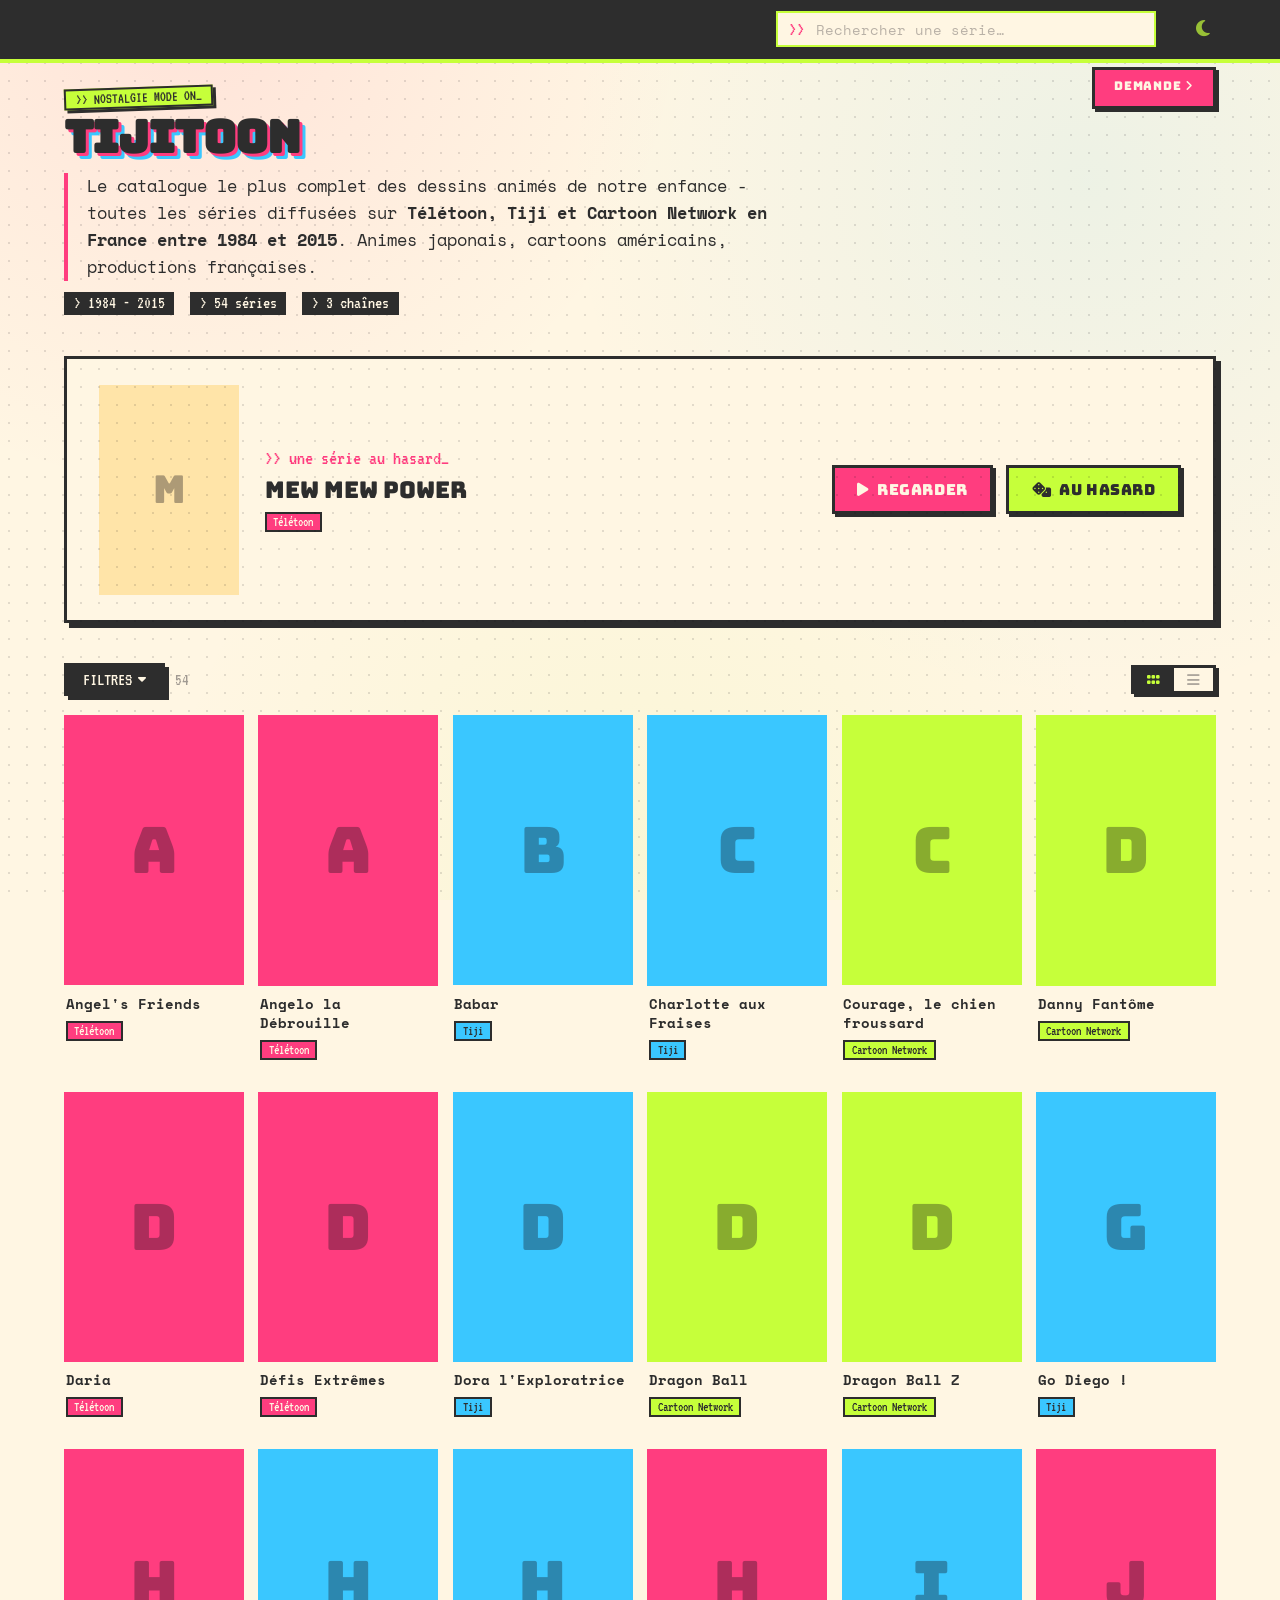
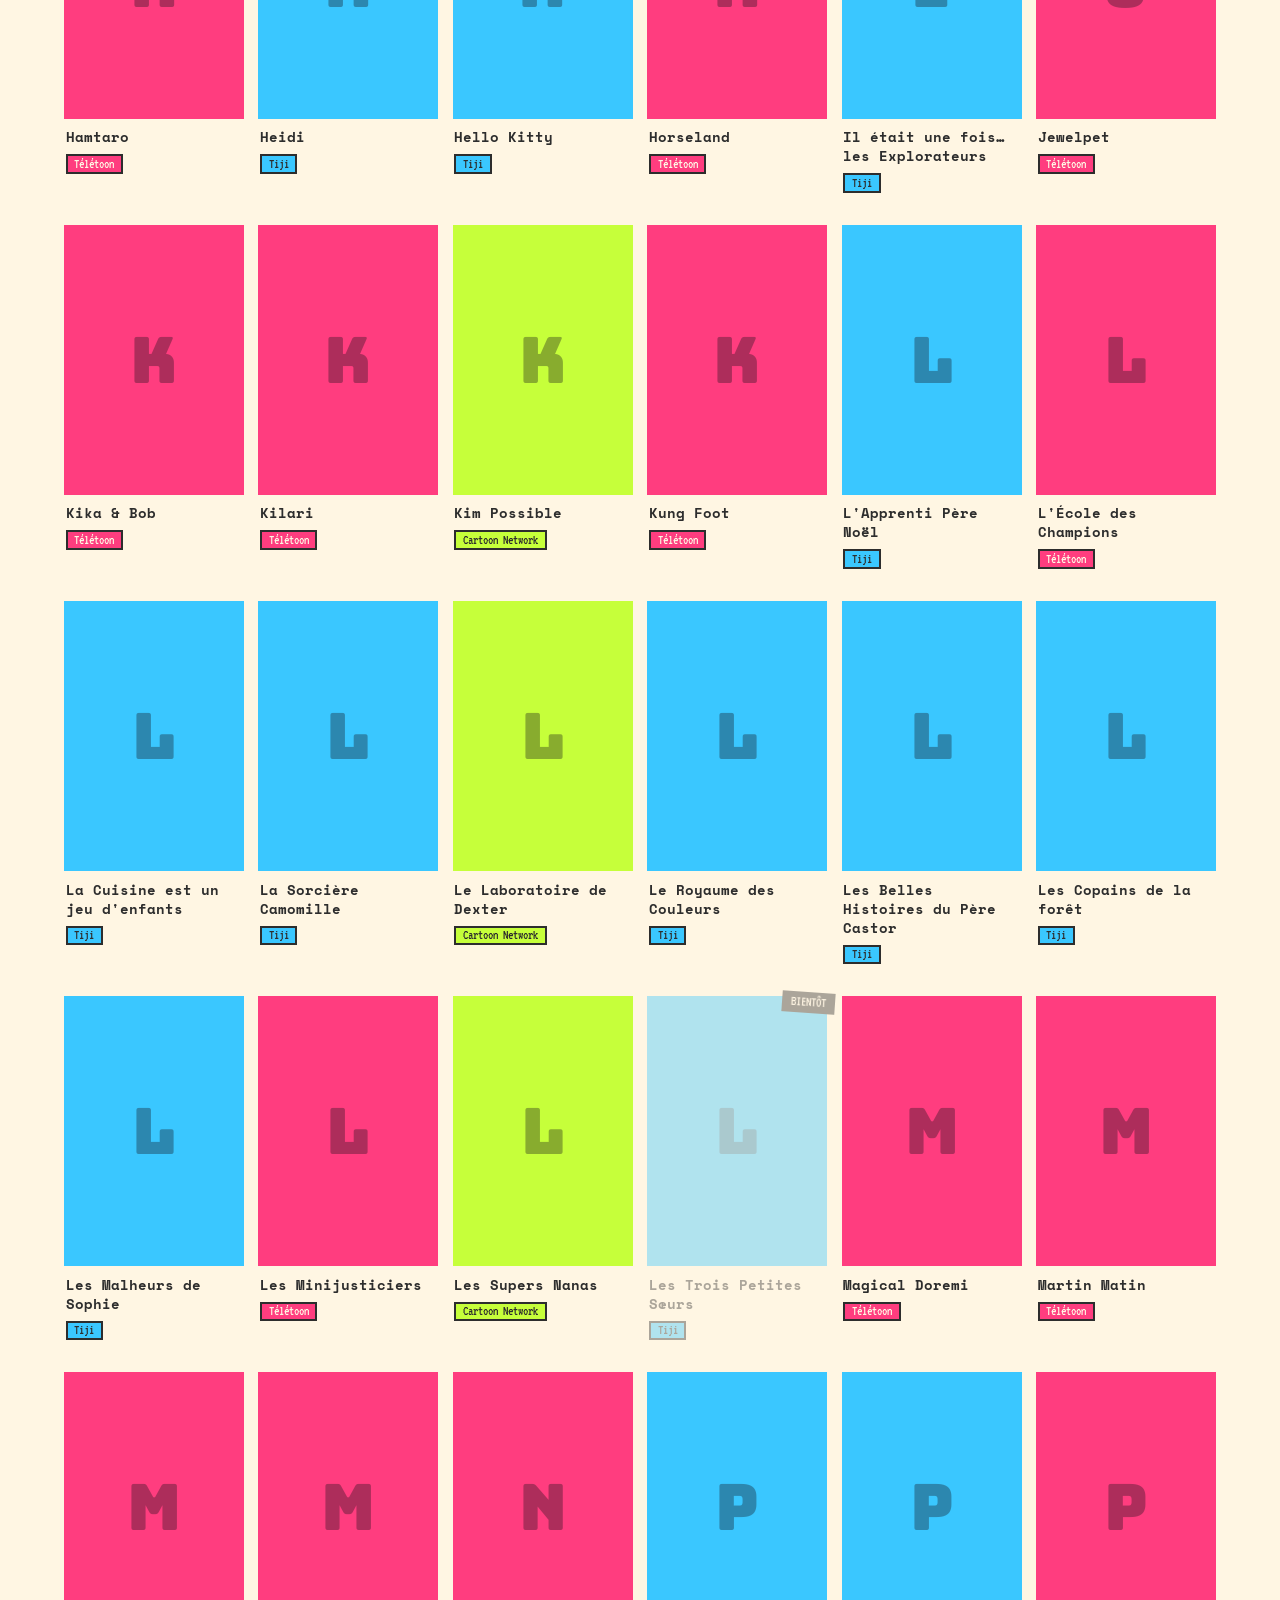
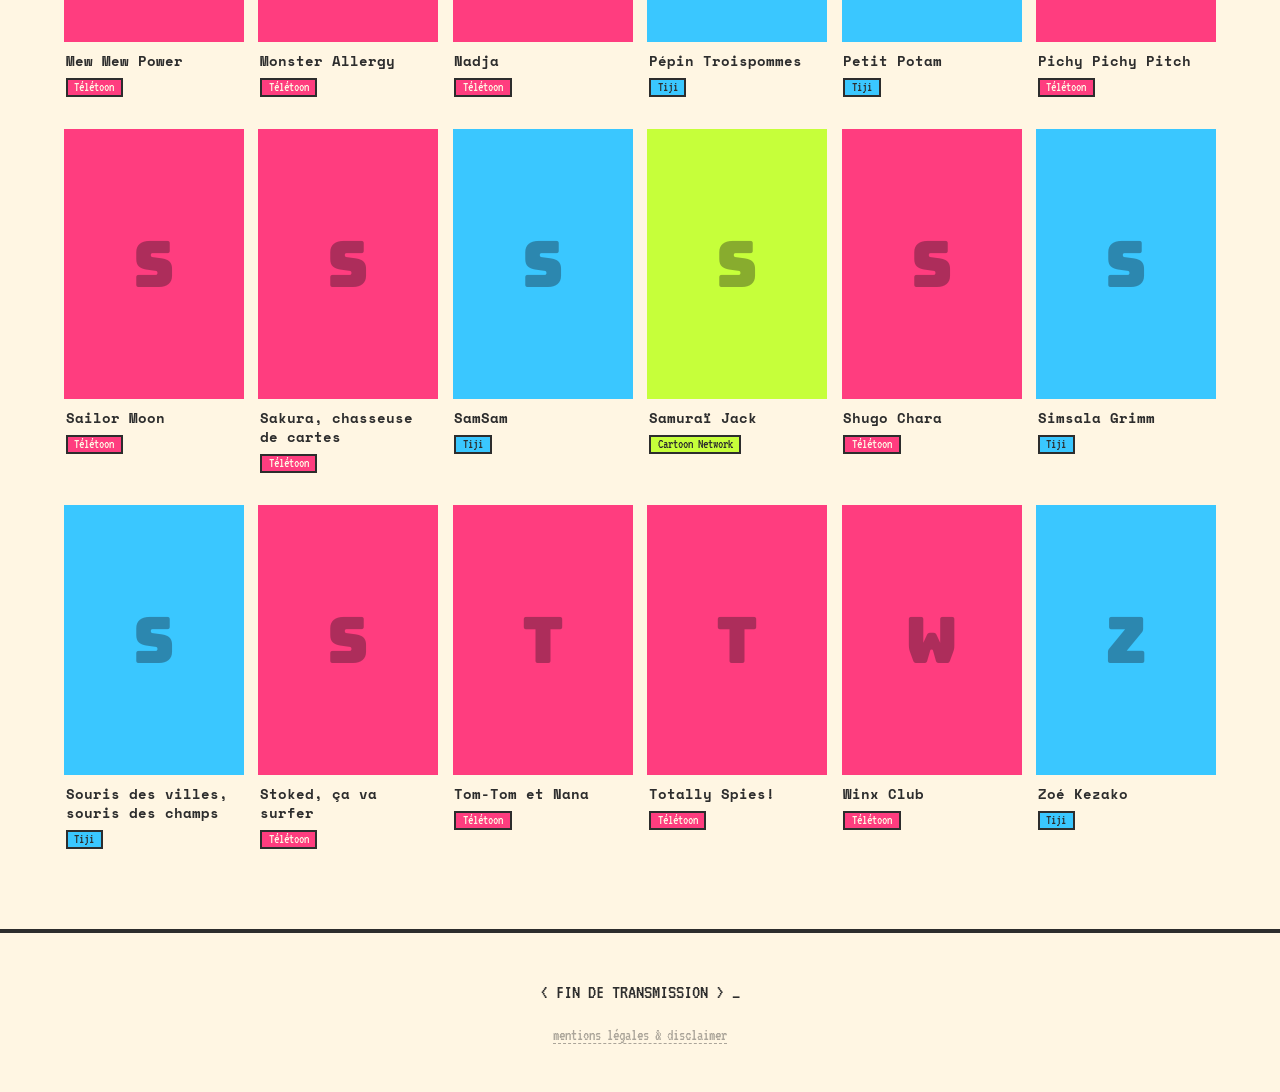
==== commit ac52269b: "[ADD] SDVSDC new poster + fix search bar and change watch history title" ====
--- a/index.html
+++ b/index.html
@@ -76,7 +76,7 @@
 <!-- ══ MA PLAYLIST (continue watching carousel) ══════════ -->
 <section id="playlist" style="display:none">
   <div class="pl-head">
-    <span class="pl-title"><i class="fa-solid fa-bookmark"></i>MA WATCHLIST</span>
+    <span class="pl-title"><i class="fa-solid fa-bookmark"></i>CONTINUER À REGARDER</span>
     <button class="pl-seeall" id="pl-seeall" type="button">voir tout <i class="fa-solid fa-angle-right"></i></button>
   </div>
   <div class="pl-strip" id="pl-strip"></div>
--- a/css/styles.css
+++ b/css/styles.css
@@ -119,7 +119,7 @@
 [data-theme="dark"] .search-wrap                      { background: var(--dm-surface); border-color: var(--dm-muted); }
 [data-theme="dark"] .search-input                     { color: var(--dm-text); }
 [data-theme="dark"] .search-input::placeholder        { color: var(--dm-muted); }
-[data-theme="dark"] .search-clear                     { color: var(--dm-text); border-left-color: var(--dm-muted); }
+[data-theme="dark"] .search-clear                     { color: var(--dm-text); }
 
 /* Random pick */
 [data-theme="dark"] .rp-box       { background: var(--dm-surface); border-color: var(--dm-muted); }
@@ -128,14 +128,17 @@
 [data-theme="dark"] .rp-btn       { color: var(--dm-text); }
 [data-theme="dark"] #rp-watch     { color: var(--dm-text); } /* id selector outranks .rp-btn rule */
 
-/* Ma playlist (continue-watching carousel) */
+/* Ma playlist (continue-watching carousel). The 16:9 shot's content (backdrop
+   image or bright channel color) is theme-independent — only the frame and the
+   caption below it need overrides (.card-letter's dark rule already covers the
+   fallback letter). */
 [data-theme="dark"] .pl-title           { color: var(--dm-text); }
 [data-theme="dark"] .pl-title i         { color: var(--hot); }
 [data-theme="dark"] .pl-seeall          { color: var(--dm-muted); }
-[data-theme="dark"] .pl-poster          { border-color: var(--dm-muted); }
-[data-theme="dark"] .pl-poster.no-poster .card-letter { color: rgba(255,255,255,.25); }
-[data-theme="dark"] .pl-progress        { background: rgba(255,255,255,.12); }
-[data-theme="dark"] .pl-title-txt       { color: var(--dm-text); }
+[data-theme="dark"] .pl-shot            { border-color: var(--dm-muted); }
+[data-theme="dark"] .pl-progress        { background: rgba(255,255,255,.28); } /* ink track vanishes on dark art in a dark UI */
+[data-theme="dark"] .pl-hover i         { color: var(--dm-text); } /* hot-bg buttons use dm-text, like .rp-btn */
+[data-theme="dark"] .pl-cap-title       { color: var(--dm-text); }
 [data-theme="dark"] .pl-remove          { color: var(--dm-text); border-color: var(--dm-muted); }
 
 /* Cards */
--- a/css/index.css
+++ b/css/index.css
@@ -70,7 +70,7 @@
 }
 .search-input::placeholder { color: rgba(19,17,26,.3); }
 .search-clear {
-  border: none; border-left: 2px solid var(--ink);
+  border: none;
   background: var(--lime); color: var(--ink);
   font-family: 'VT323', monospace; font-size: 1.15rem;
   padding: 0 .8rem; cursor: pointer; align-self: stretch; display: none;
@@ -144,14 +144,16 @@
   .rp-btn { font-size: .95rem; padding: .7rem 1.4rem; }
 }
 @media (max-width: 600px) {
-  /* Phone layout: small poster, compact text, buttons full-width below */
+  /* Phone layout: compact text, buttons full-width below. Poster stays big
+     (~96px, ≈ the height of a watchlist banner) so the hero box outranks the
+     rail below instead of being dwarfed by it. */
   #random-pick { padding: 1rem 5vw 0; }
   .rp-box { padding: .9rem 1rem; gap: .8rem; }
   .rp-show { gap: .7rem; }
-  .rp-poster { width: 64px; }
-  .rp-poster .card-letter { font-size: 1.2rem; }
+  .rp-poster { width: 96px; }
+  .rp-poster .card-letter { font-size: 1.7rem; }
   .rp-label { font-size: .95rem; }
-  .rp-title { font-size: 1rem; }
+  .rp-title { font-size: 1.1rem; }
   .rp-actions { margin-left: 0; width: 100%; }
   .rp-btn { flex: 1; justify-content: center; font-size: .7rem; padding: .55rem .5rem; white-space: nowrap; }
 }
@@ -175,53 +177,93 @@
   display: inline-flex; align-items: center; gap: .35rem;
   transition: color .1s;
 }
-.pl-seeall:hover { color: var(--hot); }
+/* Hover-capable pointers only: on touch a tap leaves :hover stuck, so the
+   button would stay pink after toggling. */
+@media (hover: hover) { .pl-seeall:hover { color: var(--hot); } }
 .pl-seeall i { transition: transform .2s; }
 .pl-seeall.open i { transform: rotate(90deg); } /* points down when expanded */
 
 /* Horizontal strip by default; a wrapping grid when "voir tout" is on.
    Poster edges must line up with the MA WATCHLIST label and the catalog grid,
-   so the strip stays flush with the section's 5vw edge — no horizontal padding
-   or negative margin. Only vertical padding, for the ✕ + hover-lift (top) and
-   the poster shadow (bottom). overflow-x:auto clips the outer few px of the
-   first card's corner ✕; that's an acceptable corner-badge look and far less
-   visible than every poster being offset. */
+   so the strip's LEFT edge stays flush with the section's 5vw edge — no left
+   padding. The last card's ✕ (right:-8px) and hover shadow (5px) overhang the
+   right edge, though, and overflow-x:auto would clip them; padding-right
+   reserves trailing scroll room for that overhang, and an equal negative
+   right-margin keeps the box flush with the catalog's right edge so alignment
+   is unchanged. Vertical padding clears the ✕ + hover-lift (top) and the
+   hover shadow (bottom). */
 .pl-strip {
   display: flex; gap: 1rem;
   overflow-x: auto;
-  padding: 10px 0 .6rem;
-  scroll-snap-type: x proximity; scrollbar-width: thin;
-}
-/* Expanded: a wrapping grid matching .card-grid's columns so cells line up with
-   the catalog above/below. overflow:visible here (not a scroll box), so it needs
-   no horizontal negative-margin trick — only vertical padding to clear the ✕ +
-   hover-lift on each row. Edges stay flush with #catalog (both use 5vw sides). */
+  padding: 10px 12px .6rem 0; margin-right: -12px;
+  scroll-snap-type: x proximity;
+  scrollbar-width: none; /* no scrollbar; wheel/swipe still scroll (+ "voir tout") */
+}
+.pl-strip::-webkit-scrollbar { display: none; } /* Chrome/Safari/Edge */
+/* Expanded: a wrapping grid of the same wide banner cards, so the whole history
+   lays out in rows. overflow:visible here (not a scroll box), so it needs no
+   horizontal negative-margin trick — only vertical padding to clear the ✕ +
+   hover-lift on each row. Edges stay flush with #catalog (both use 5vw sides).
+   min 300px column keeps the 16:9 shot from getting too small before wrapping. */
 .pl-strip.expanded {
-  display: grid; grid-template-columns: repeat(auto-fill, minmax(170px, 1fr));
-  gap: 2rem .9rem;
+  display: grid; grid-template-columns: repeat(auto-fill, minmax(300px, 1fr));
+  gap: 1.4rem 1rem;
   overflow: visible;
   padding: 10px 0; margin: 0;
 }
+/* ── Banner card: wide 16:9 backdrop with the progress bar on its bottom edge
+   and the "Title • S1:E4" caption below the image. Deliberately a different
+   shape from the catalog's tall 2:3 posters so the resume rail reads as its
+   own thing. ── */
 .pl-card {
-  position: relative; flex: 0 0 150px; scroll-snap-align: start;
+  position: relative; flex: 0 0 clamp(260px, 24vw, 340px); scroll-snap-align: start;
   display: flex; flex-direction: column;
+  /* kill min-width:auto — a long nowrap caption would otherwise inflate the
+     card past its basis, and with it the 16:9 shot's height */
+  min-width: 0;
   text-decoration: none; color: inherit;
-  transition: transform .15s;
+  transition: transform .12s;
 }
 .pl-strip.expanded .pl-card { flex: initial; }
-.pl-card:hover { transform: translateY(-4px); }
-.pl-poster {
-  position: relative; aspect-ratio: 2 / 3;
+/* Shadow only on hover/press — same lift pattern as the show page's .ep-card:
+   card shifts up-left, hard shadow pops in bottom-right. */
+.pl-card:hover { transform: translate(-2px,-2px); }
+.pl-shot {
+  position: relative; aspect-ratio: 16 / 9;
   background: var(--cream); overflow: hidden;
-  border: 3px solid var(--ink); box-shadow: 4px 4px 0 var(--ink);
-}
-.pl-poster img { display: block; width: 100%; height: 100%; object-fit: cover; }
-.pl-poster.no-poster { display: flex; align-items: center; justify-content: center; }
-.pl-poster.no-poster.teletoon        { background: var(--hot); }
-.pl-poster.no-poster.tiji            { background: var(--sky); }
-.pl-poster.no-poster.cartoon-network { background: var(--lime); }
-.pl-poster .card-letter { font-size: clamp(2rem, 5vw, 3rem); }
-/* Progress bar pinned to the bottom edge of the poster */
+  border: 3px solid var(--ink);
+  transition: box-shadow .12s;
+}
+.pl-card:hover .pl-shot,
+.pl-card:active .pl-shot { box-shadow: 5px 5px 0 var(--ink); }
+.pl-shot img { display: block; width: 100%; height: 100%; object-fit: cover; }
+/* No backdrop: channel-colored letter box, same pattern as the catalog cards. */
+.pl-shot.no-shot { display: flex; align-items: center; justify-content: center; }
+.pl-shot.no-shot.teletoon        { background: var(--hot); }
+.pl-shot.no-shot.tiji            { background: var(--sky); }
+.pl-shot.no-shot.cartoon-network { background: var(--lime); }
+.pl-shot .card-letter { font-size: clamp(2rem, 5vw, 3rem); }
+/* Desktop hover cue: play button over a slight ink dim so it reads on any art.
+   display gated to hover-capable pointers — on touch, tapping already plays.
+   Sits under .pl-progress and the ✕ (both later in paint order / higher z). */
+.pl-hover {
+  position: absolute; inset: 0;
+  display: none; align-items: center; justify-content: center;
+  background: rgba(19,17,26,.25);
+  opacity: 0; transition: opacity .12s;
+}
+@media (hover: hover) { .pl-hover { display: flex; } }
+.pl-hover i {
+  width: 44px; height: 44px; border-radius: 50%;
+  display: flex; align-items: center; justify-content: center;
+  background: var(--hot); color: var(--paper);
+  font-size: .95rem; padding-left: 2px; /* optically center the triangle */
+  transform: scale(.7); transition: transform .12s;
+}
+.pl-card:hover .pl-hover { opacity: 1; }
+.pl-card:hover .pl-hover i { transform: scale(1); }
+/* Progress bar pinned to the bottom edge of the shot. Ink track reads fine on
+   art in light mode; dark mode swaps it for a light track (styles.css). */
 .pl-progress {
   position: absolute; left: 0; right: 0; bottom: 0; height: 6px;
   background: rgba(19,17,26,.55);
@@ -230,14 +272,24 @@
 .pl-progress-fill.teletoon        { background: var(--hot); }
 .pl-progress-fill.tiji            { background: var(--sky); }
 .pl-progress-fill.cartoon-network { background: var(--lime); }
-.pl-title-txt {
+/* Letter-fallback cards: the box already IS the channel color, so a same-color
+   fill would be invisible — use ink for the fill there. */
+.pl-shot.no-shot .pl-progress-fill { background: var(--ink); }
+/* Caption under the shot: ellipsized title + an episode tag that never
+   shrinks, so a long title can't push "S1:E4" out of the card. */
+.pl-caption {
+  display: flex; align-items: baseline; gap: .45rem;
+  padding: .55rem .1rem 0;
+}
+.pl-cap-title {
   font-family: 'Space Mono', monospace; font-weight: 700;
   font-size: clamp(.78rem, 1.1vw, .88rem); line-height: 1.3;
-  padding: .55rem .1rem 0; overflow-wrap: break-word; word-break: break-word;
+  white-space: nowrap; overflow: hidden; text-overflow: ellipsis;
 }
 .pl-ep {
-  font-family: 'VT323', monospace; font-size: .95rem;
-  color: var(--hot); padding: .2rem .1rem 0;
+  flex: none;
+  font-family: 'VT323', monospace; font-size: 1rem;
+  color: var(--hot);
 }
 .pl-remove {
   position: absolute; top: -8px; right: -8px; z-index: 2;
@@ -253,9 +305,11 @@
 @media (hover: none) { .pl-remove { opacity: 1; } }
 @media (max-width: 600px) {
   #playlist { padding: 1.2rem 5vw 0; }
-  .pl-card { flex-basis: 116px; }
-  /* Match .card-grid's mobile columns + gap so expanded cells align with catalog */
-  .pl-strip.expanded { grid-template-columns: repeat(auto-fill, minmax(130px, 1fr)); gap: 1.4rem .55rem; }
+  /* Banner ~68% of the row: a big slice of the next card peeks (stronger
+     swipe hint) and the rail stays subordinate to the AU HASARD box above. */
+  .pl-card { flex: 0 0 68%; }
+  /* Expanded on mobile: one banner per row (they're wide) — full width. */
+  .pl-strip.expanded { grid-template-columns: 1fr; gap: 1.2rem; }
 }
 
 /* ── CATALOG TOOLBAR ── */
@@ -521,7 +575,6 @@
      min-height keeps the absolutely-positioned DEMANDE tab from being clipped. */
   header { padding: 1.1rem 5vw 1rem; min-height: 2.9rem; }
   h1, .eyebrow, .meta, .sub { display: none; }
-  .topbar.stuck .theme-toggle { display: none; } /* free the row for search while scrolled */
   .search-input { font-size: 16px; } /* <16px inputs make iOS Safari auto-zoom on focus */
 
   /* Mobile topbar: brand left; search icon + moon/sun button right.
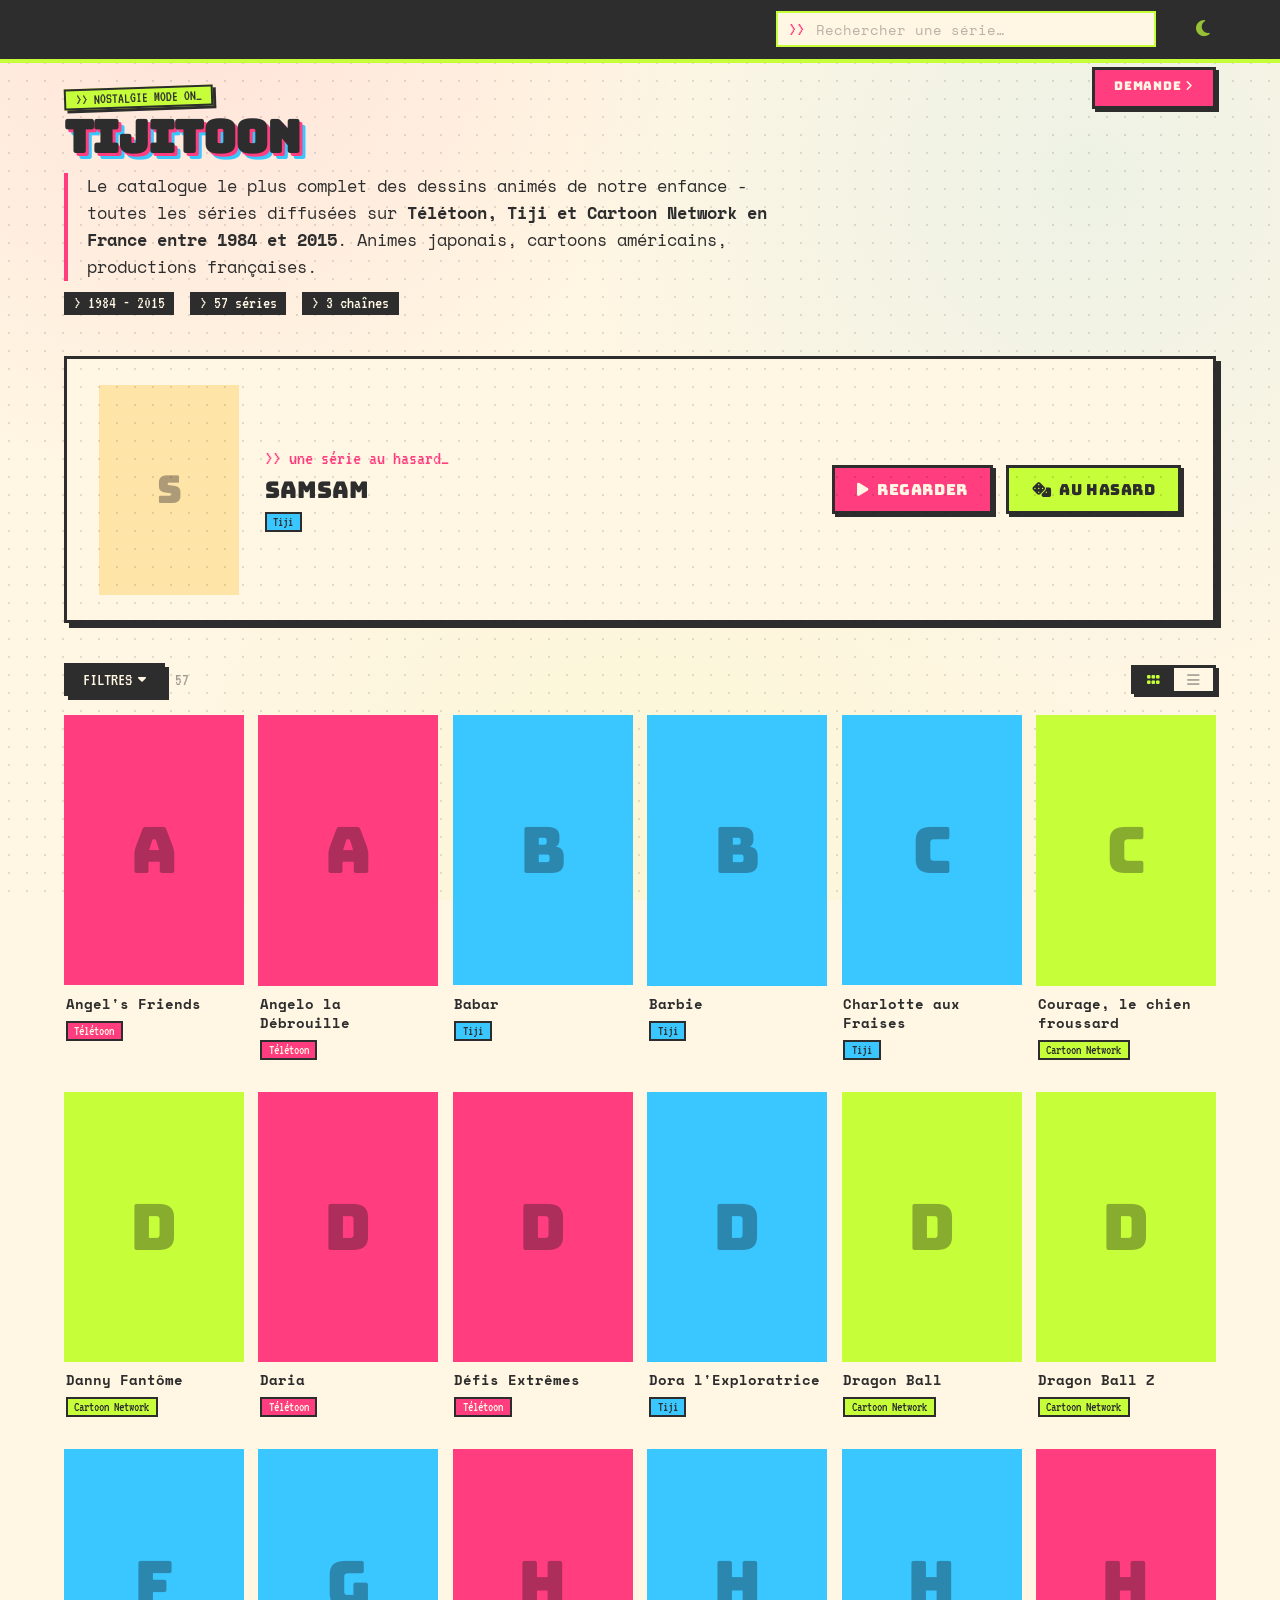
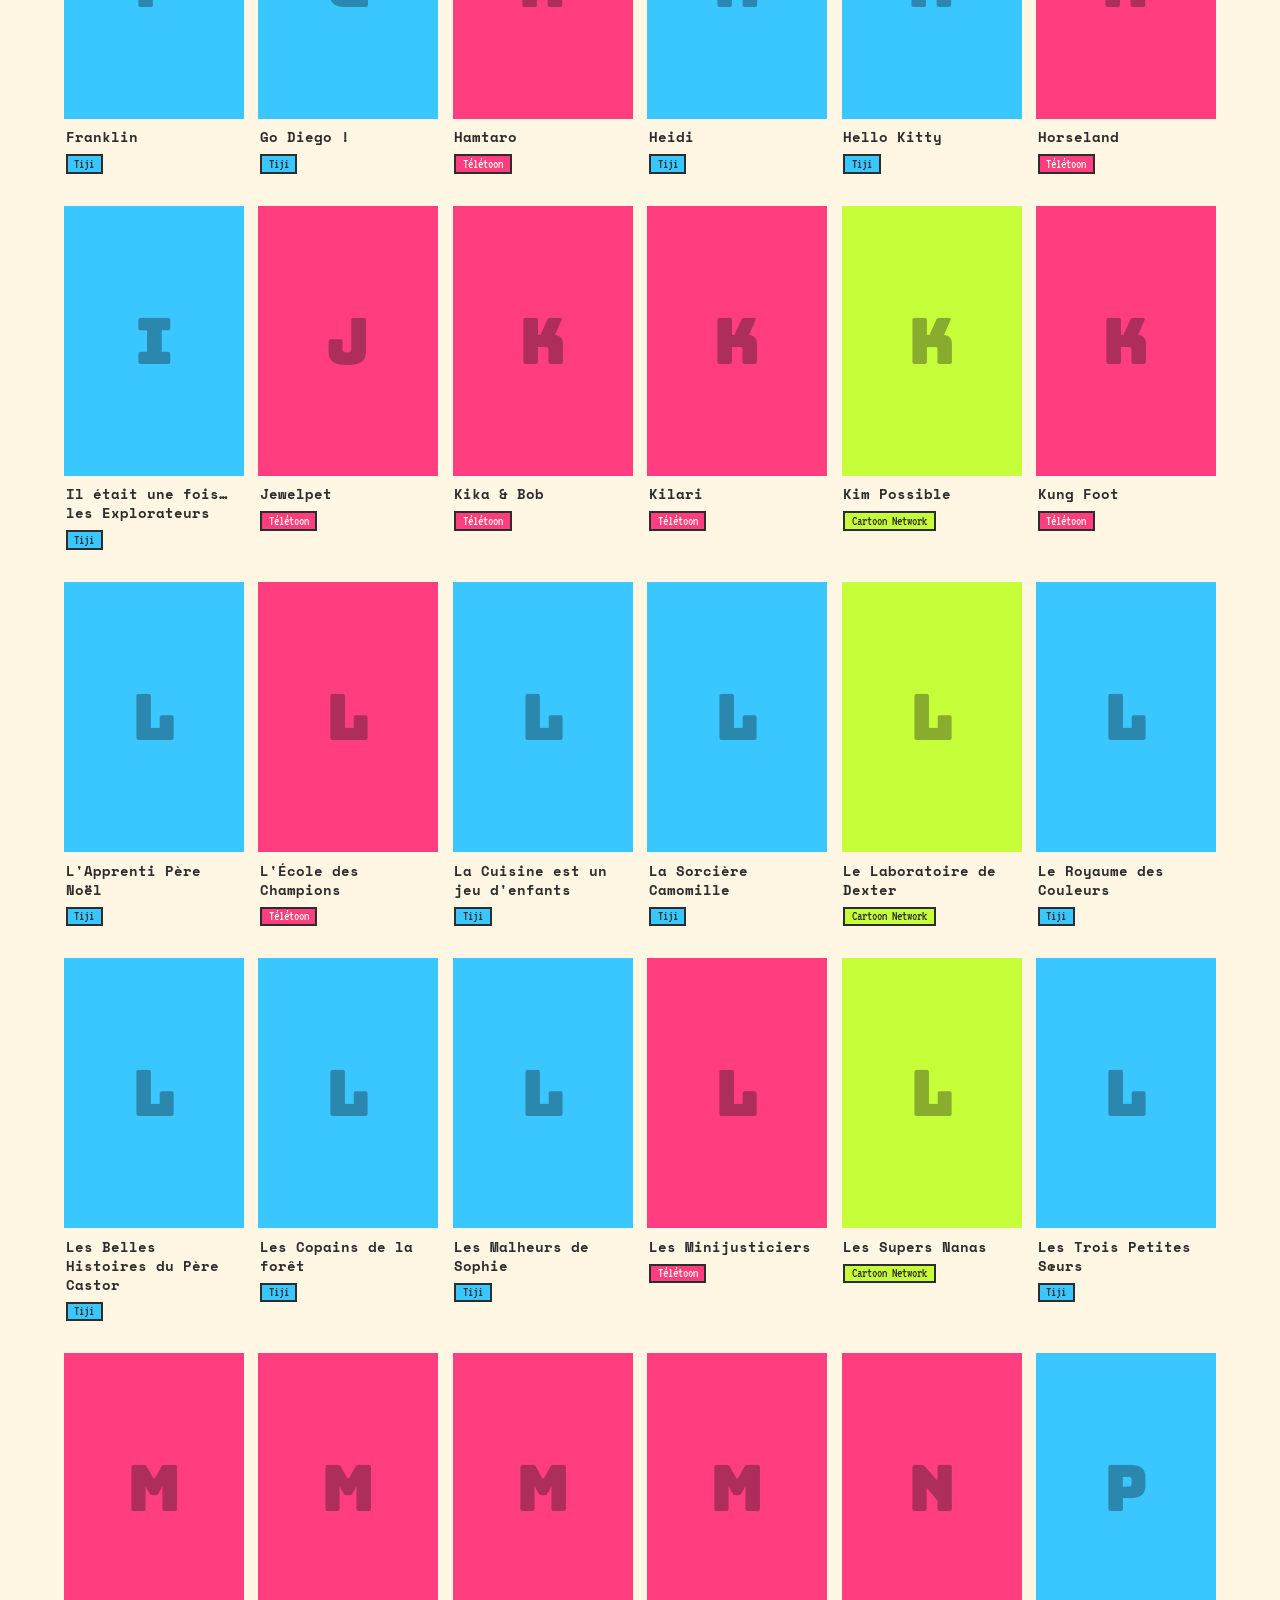
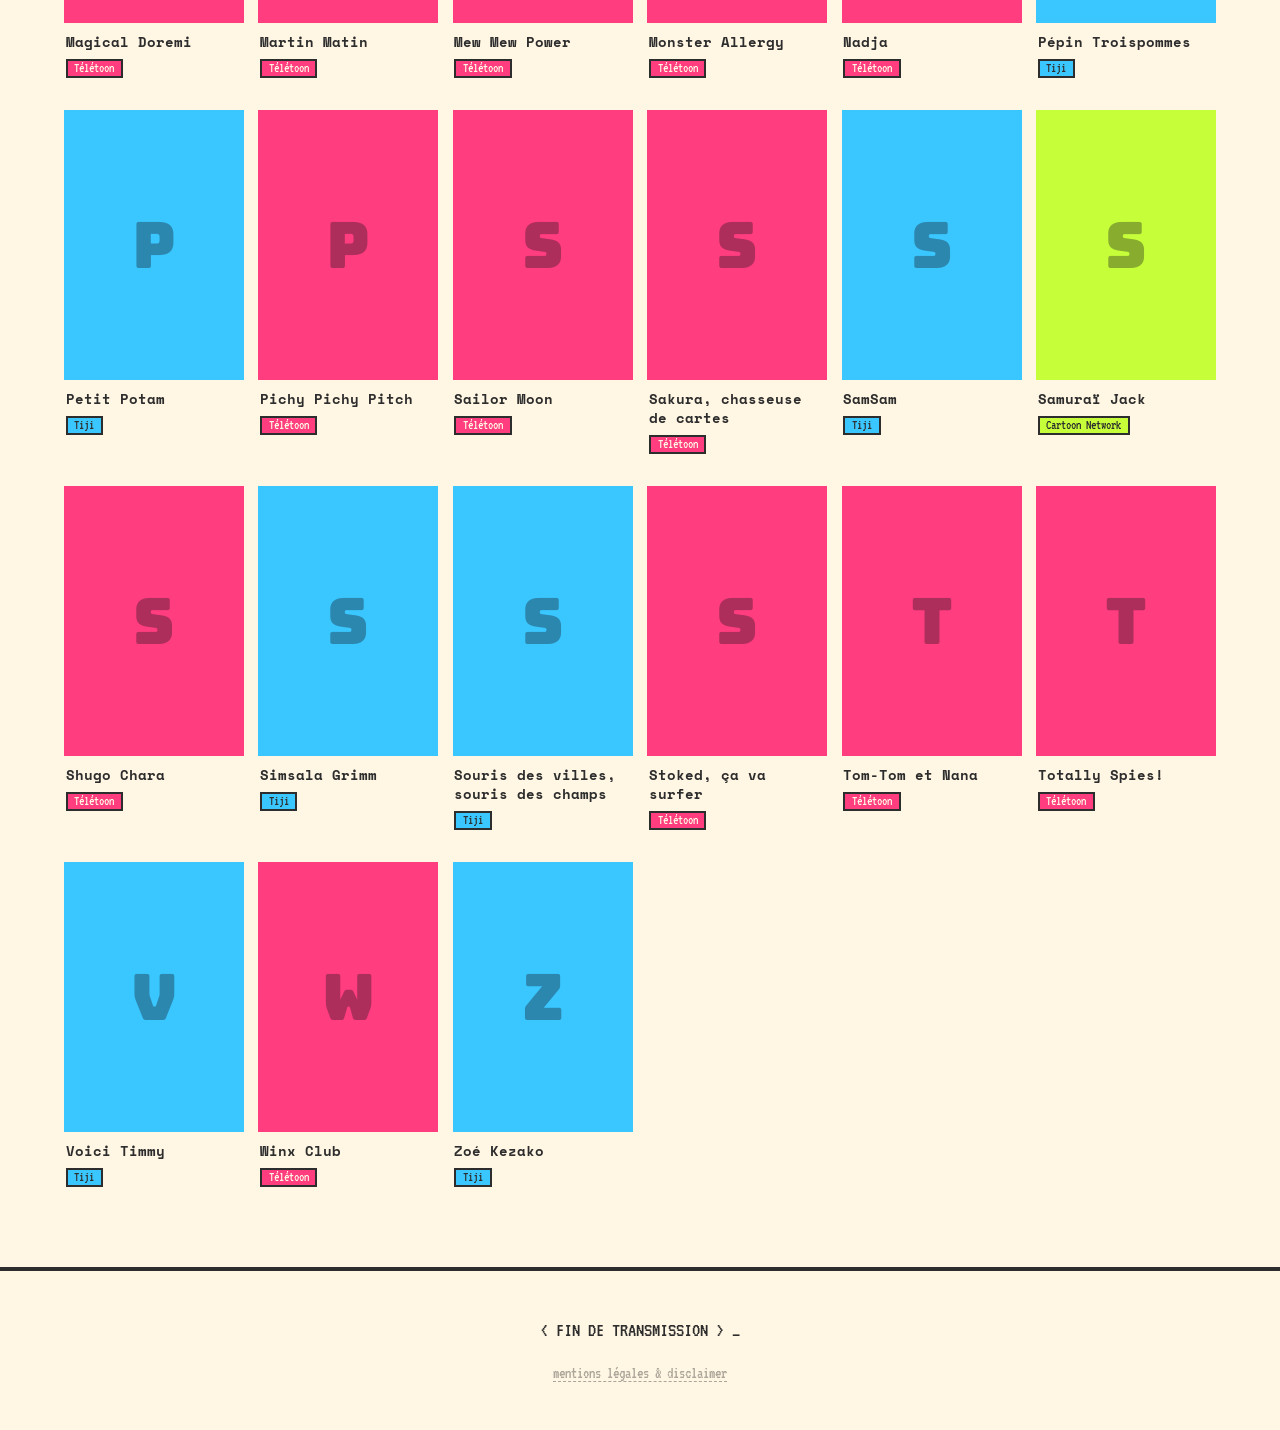
==== commit 9045dffe: "[IMP] status bar + PWA theme_color track the topbar color" ====
--- a/index.html
+++ b/index.html
@@ -6,7 +6,7 @@
 <title>Tijitoon - Les dessins animés des années 2000 (2000–2015)</title>
 <link rel="icon" type="image/svg+xml" href="favicon.svg">
 <link rel="manifest" href="manifest.json">
-<meta name="theme-color" content="#fff6e3">
+<meta name="theme-color" content="#2d2d2d">
 <meta name="apple-mobile-web-app-capable" content="yes">
 <meta name="apple-mobile-web-app-status-bar-style" content="default">
 <meta name="apple-mobile-web-app-title" content="Tijitoon">
--- a/css/styles.css
+++ b/css/styles.css
@@ -7,6 +7,7 @@
   --orange: #ff8a1f;
   --purple: #9b5cff;
   --cream: #ffe4a8;
+  --topbar: #2d2d2d; /* = --ink; topbar + show-hero bg; status bar tracks this (theme.js reads it, so keep a literal hex — not var(--ink)) */
   --no-results-color: rgba(45,45,45,.4);
 }
 
@@ -20,6 +21,7 @@
   --orange: #b2661f;
   --purple: #7433db;
   --cream: #e7c274;
+  --topbar: #0d0d0d; /* = dark --ink; status bar tracks this (keep literal hex, see :root) */
 
   --dm-text:       #b8b5b0;
   --dm-muted:      #837d76;
@@ -60,7 +62,7 @@
 }
 
 .topbar {
-  background: var(--ink); color: var(--paper);
+  background: var(--topbar); color: var(--paper);
   padding: .7rem 5vw; border-bottom: 4px solid var(--lime);
   display: flex; align-items: center; gap: clamp(.5rem, 2vw, 1.5rem);
   font-family: 'VT323', monospace; font-size: 1.3rem;
@@ -171,8 +173,12 @@
 [data-theme="dark"] .table-head        { color: var(--dm-text); }
 [data-theme="dark"] .trow              { color: var(--dm-text); }
 [data-theme="dark"] .trow-num          { color: var(--dm-muted); }
-[data-theme="dark"] .trow:hover        { background: var(--dm-hover); color: var(--dm-text); }
-[data-theme="dark"] .trow:hover .trow-num { color: var(--dm-muted); }
+@media (hover: hover) {
+  [data-theme="dark"] .trow:hover        { background: var(--dm-hover); color: var(--dm-text); }
+  [data-theme="dark"] .trow:hover .trow-num { color: var(--dm-muted); }
+}
+[data-theme="dark"] .trow.pressed        { background: var(--dm-hover); color: var(--dm-text); }
+[data-theme="dark"] .trow.pressed .trow-num { color: var(--dm-muted); }
 [data-theme="dark"] .trow-ch,
 [data-theme="dark"] .trow-ch.teletoon,
 [data-theme="dark"] .trow-ch.cartoon-network { border-color: var(--dm-muted); color: var(--dm-text); }
--- a/css/index.css
+++ b/css/index.css
@@ -143,6 +143,15 @@
   .rp-actions { gap: .8rem; }
   .rp-btn { font-size: .95rem; padding: .7rem 1.4rem; }
 }
+/* Tablet: not wide enough for poster | text | buttons in one row, and letting
+   the actions wrap to their own row balloons the box to double height around
+   the fixed 140px poster. Stack the buttons in a right-hand column and forbid
+   the wrap so the box stays a shallow banner (height ≈ poster height). */
+@media (min-width: 601px) and (max-width: 900px) {
+  .rp-box { flex-wrap: nowrap; }
+  .rp-actions { flex-direction: column; align-items: stretch; }
+  .rp-btn { justify-content: center; } /* equal-width stack: center the labels */
+}
 @media (max-width: 600px) {
   /* Phone layout: compact text, buttons full-width below. Poster stays big
      (~96px, ≈ the height of a watchlist banner) so the hero box outranks the
@@ -159,7 +168,12 @@
 }
 
 /* ── MA PLAYLIST (continue-watching carousel) ── */
-#playlist { padding: 1.6rem 5vw 0; }
+/* Equal air on both sides of the rail: 4rem top (minus the rp-box's 5px drop
+   shadow) vs .6rem strip pad + 2.5rem catalog pad + caption descent below —
+   the margin pads the bottom out to match. On #playlist (not #catalog) so
+   the no-history case (section display:none, margin dies with it) keeps the
+   catalog's own top padding. */
+#playlist { padding: 4rem 5vw 0; margin-bottom: .4rem; }
 .pl-head {
   display: flex; align-items: center; gap: 1rem;
   margin-bottom: .9rem;
@@ -226,16 +240,21 @@
 }
 .pl-strip.expanded .pl-card { flex: initial; }
 /* Shadow only on hover/press — same lift pattern as the show page's .ep-card:
-   card shifts up-left, hard shadow pops in bottom-right. */
-.pl-card:hover { transform: translate(-2px,-2px); }
+   card shifts up-left, hard shadow pops in bottom-right. Hover rules gated to
+   hover-capable pointers: on touch, deleting a card slides its neighbour under
+   the stuck :hover point and it lit up as if selected. Touch presses get the
+   same look via .pressed, set by index.js while a finger is down. */
+@media (hover: hover) { .pl-card:hover { transform: translate(-2px,-2px); } }
+.pl-card.pressed { transform: translate(-2px,-2px); }
 .pl-shot {
   position: relative; aspect-ratio: 16 / 9;
   background: var(--cream); overflow: hidden;
   border: 3px solid var(--ink);
   transition: box-shadow .12s;
 }
-.pl-card:hover .pl-shot,
-.pl-card:active .pl-shot { box-shadow: 5px 5px 0 var(--ink); }
+@media (hover: hover) { .pl-card:hover .pl-shot { box-shadow: 5px 5px 0 var(--ink); } }
+.pl-card:active .pl-shot,
+.pl-card.pressed .pl-shot { box-shadow: 5px 5px 0 var(--ink); }
 .pl-shot img { display: block; width: 100%; height: 100%; object-fit: cover; }
 /* No backdrop: channel-colored letter box, same pattern as the catalog cards. */
 .pl-shot.no-shot { display: flex; align-items: center; justify-content: center; }
@@ -301,10 +320,11 @@
   opacity: 0; transition: opacity .15s;
 }
 .pl-card:hover .pl-remove { opacity: 1; }
-.pl-remove:hover { background: var(--hot); }
+@media (hover: hover) { .pl-remove:hover { background: var(--hot); } }
+.pl-remove.pressed { background: var(--hot); }
 @media (hover: none) { .pl-remove { opacity: 1; } }
 @media (max-width: 600px) {
-  #playlist { padding: 1.2rem 5vw 0; }
+  #playlist { padding: 3rem 5vw 0; margin-bottom: -.5rem; } /* same equal-air match, vs the 3rem top */
   /* Banner ~68% of the row: a big slice of the next card peeks (stronger
      swipe hint) and the rail stays subordinate to the AU HASARD box above. */
   .pl-card { flex: 0 0 68%; }
@@ -405,10 +425,15 @@
   display: flex; flex-direction: column;
   text-decoration: none; color: inherit; /* cards are <a> elements */
 }
-.card:hover { transform: translateY(-4px); z-index: 2; }
+/* Hover-capable pointers only: on touch, scroll-taps left cards stuck lifted.
+   Touch presses lift via .pressed (index.js; never set on .disabled). */
+@media (hover: hover) {
+  .card:hover { transform: translateY(-4px); z-index: 2; }
+  .card.disabled:hover { transform: none; z-index: auto; }
+}
+.card.pressed { transform: translateY(-4px); z-index: 2; }
 .card.hidden { display: none; }
 .card.disabled { opacity: .4; cursor: not-allowed; }
-.card.disabled:hover { transform: none; z-index: auto; }
 .card.disabled::after {
   content: 'BIENTÔT'; position: absolute; top: -4px; right: -8px;
   font-family: 'VT323', monospace; font-size: .85rem; line-height: 1;
@@ -475,10 +500,13 @@
   cursor: pointer; transition: background .1s;
   text-decoration: none; color: var(--ink);
 }
-.trow:hover { background: var(--lime); }
+@media (hover: hover) {
+  .trow:hover { background: var(--lime); }
+  .trow.disabled:hover { background: transparent; }
+}
+.trow.pressed { background: var(--lime); }
 .trow.hidden { display: none; }
 .trow.disabled { opacity: .4; cursor: not-allowed; }
-.trow.disabled:hover { background: transparent; }
 .trow.disabled .trow-title::after { content: ' · BIENTÔT'; opacity: .7; }
 .trow-num {
   font-family: 'VT323', monospace; font-size: .9rem;
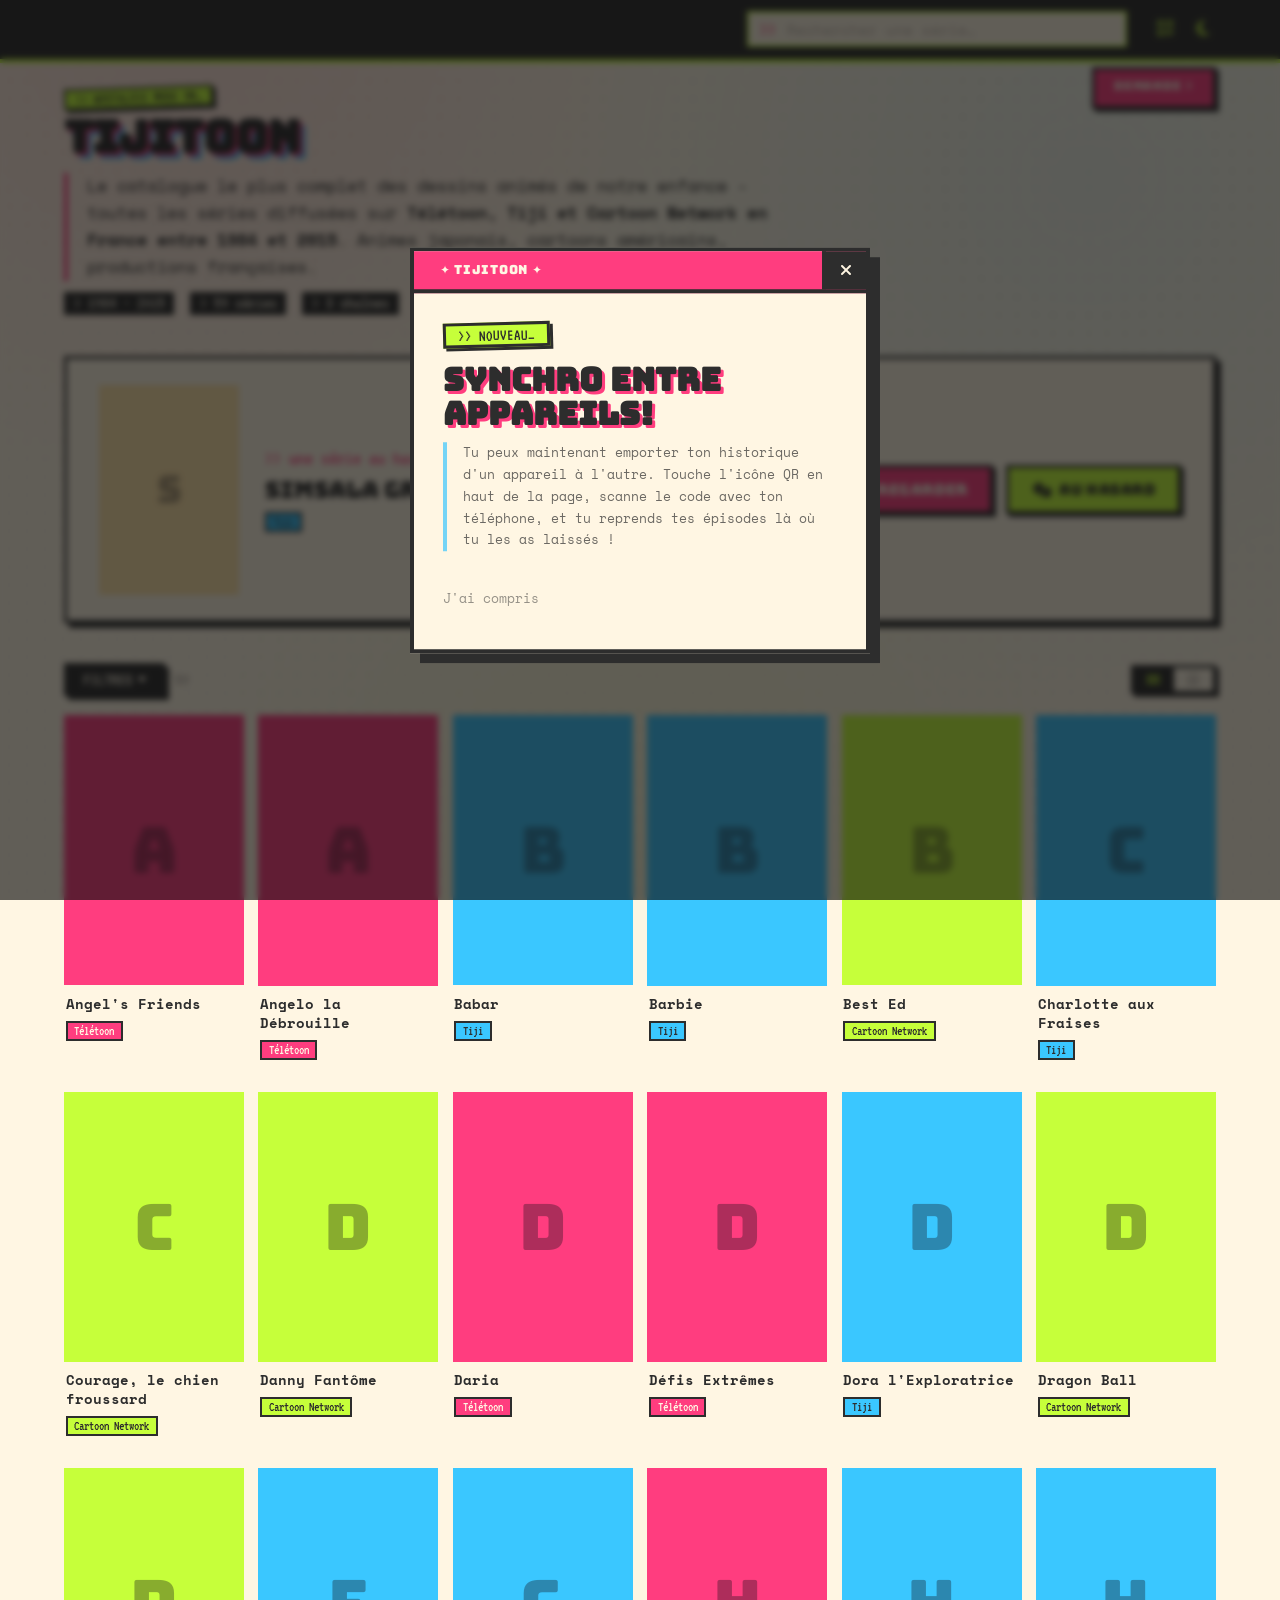
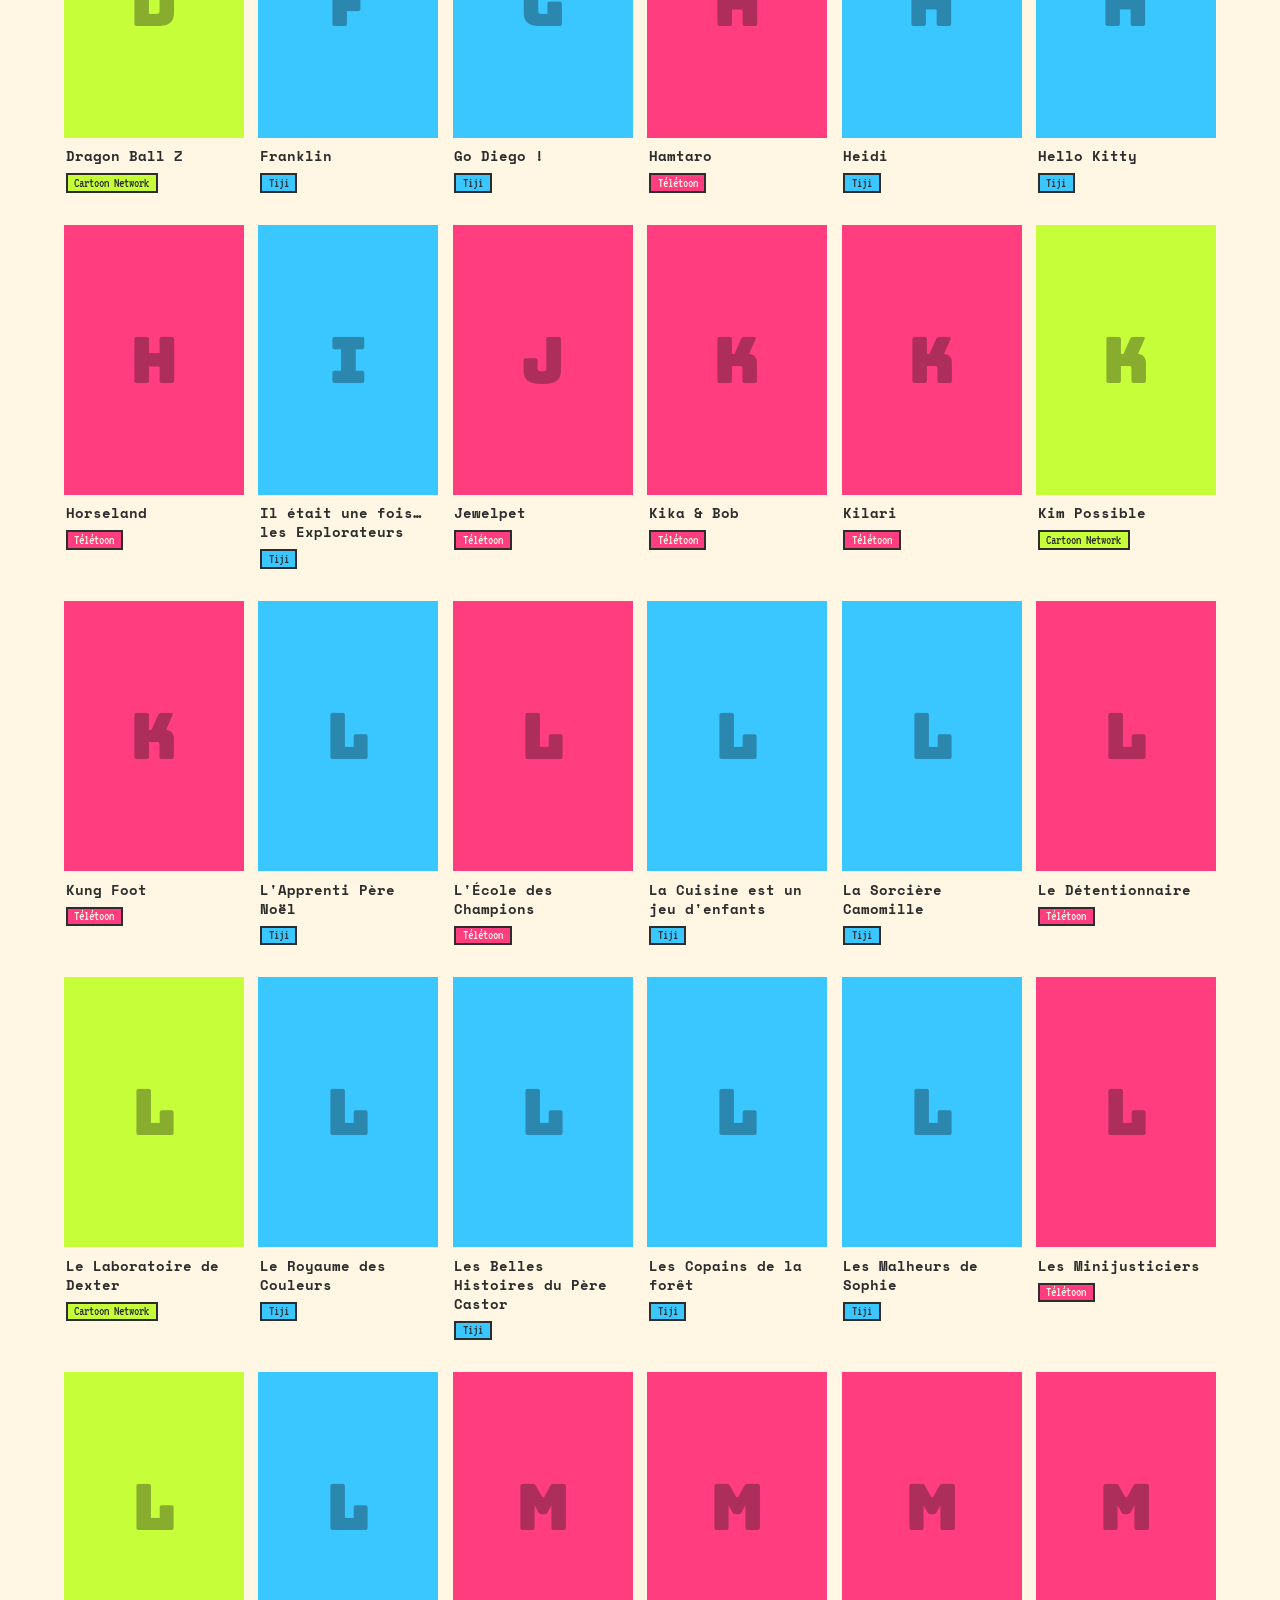
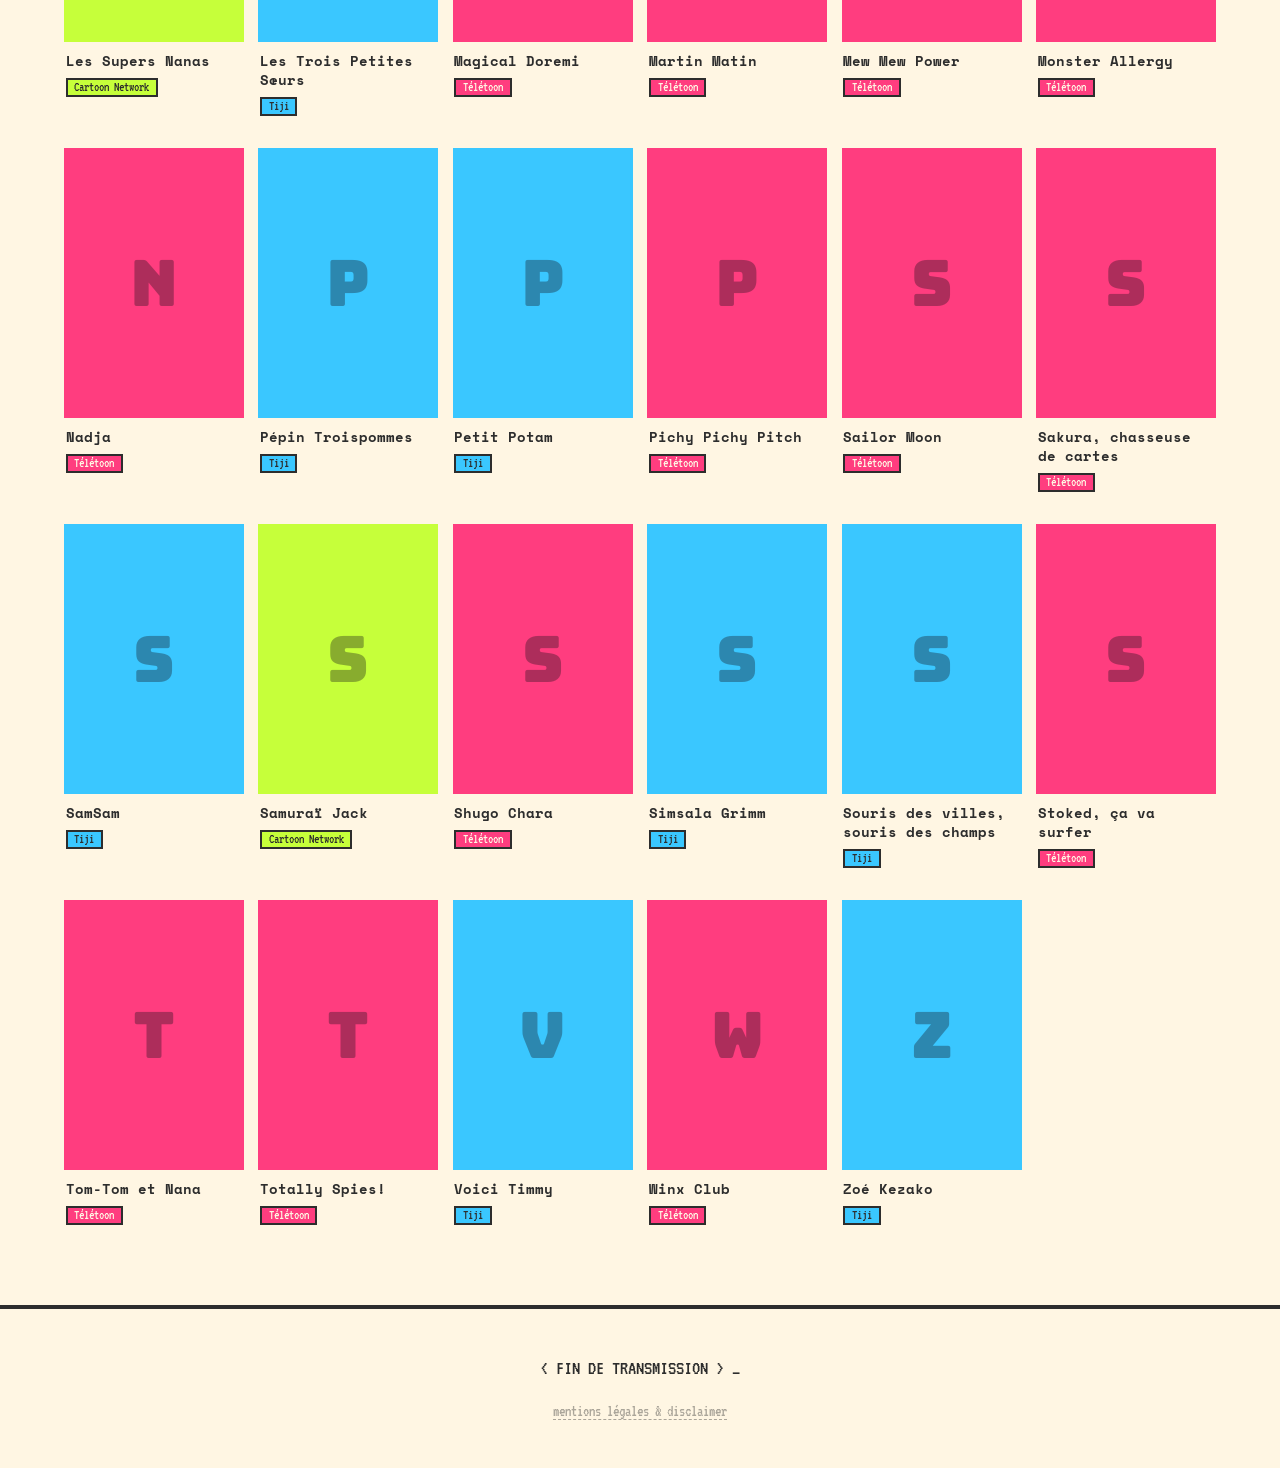
==== commit 48c4241f: "[ADD] device sync between browsers" ====
--- a/index.html
+++ b/index.html
@@ -19,6 +19,7 @@
 <link rel="stylesheet" href="https://cdnjs.cloudflare.com/ajax/libs/font-awesome/6.5.0/css/all.min.css" integrity="sha384-/o6I2CkkWC//PSjvWC/eYN7l3xM3tJm8ZzVkCOfp//W05QcE3mlGskpoHB6XqI+B" crossorigin="anonymous" media="print" onload="this.media='all'">
 <link rel="stylesheet" href="css/index.css">
 <link rel="stylesheet" href="css/popup.css">
+<link rel="stylesheet" href="css/sync.css">
 <script src="js/analytics.js" defer></script>
 </head>
 <body>
@@ -34,9 +35,12 @@
     <button class="search-clear" id="search-clear" aria-label="Effacer"><i class="fa-solid fa-xmark"></i></button>
   </div>
   <button class="search-toggle" id="search-toggle" aria-label="Rechercher"><i class="fa-solid fa-magnifying-glass"></i></button>
-  <button class="theme-toggle" id="theme-toggle" aria-label="Basculer le thème">
-    <span class="theme-icon"><i class="fa-solid fa-moon"></i><i class="fa-solid fa-sun"></i></span>
-  </button>
+  <div class="topbar-actions">
+    <button class="sync-btn" id="sync-btn" aria-label="Synchroniser mon historique" title="Synchroniser mon historique"><i class="fa-solid fa-qrcode"></i></button>
+    <button class="theme-toggle" id="theme-toggle" aria-label="Basculer le thème">
+      <span class="theme-icon"><i class="fa-solid fa-moon"></i><i class="fa-solid fa-sun"></i></span>
+    </button>
+  </div>
 </div>
 <!-- ══ HERO ══════════════════════════════════════════════ -->
 <header>
@@ -139,6 +143,9 @@
 <script src="js/theme.js"></script>
 <script src="js/shared.js"></script>
 <script src="js/index.js"></script>
+<!-- Not deferred, and after index.js: it calls refreshPlaylist()/playlistData from there, and it
+     must strip a ?sync= code out of the URL before the deferred analytics snippet reads it. -->
+<script src="js/sync.js"></script>
 
 <!-- ══ ANNOUNCEMENT POPUP ══════════════════════════════════ -->
 <script src="js/announcement.js" defer></script>
--- a/css/styles.css
+++ b/css/styles.css
@@ -36,15 +36,17 @@
 * { box-sizing: border-box; margin: 0; padding: 0; }
 
 html, body {
-  background: var(--paper);
   color: var(--ink);
   font-family: 'Space Mono', monospace;
   min-height: 100vh;
   user-select: none; -webkit-user-select: none;
 }
 /* Horizontal clipping lives on <html> only: overflow-x on <body> would make it a
-   scroll container and break position:sticky (the sticky topbar) on every page. */
-html { overflow-x: hidden; }
+   scroll container and break position:sticky (the sticky topbar) on every page.
+   The paper colour lives here too, NOT on <body>: <body> must stay transparent so
+   it doesn't paint over the dot grid below (a negative-z-index child paints under
+   its parent's own background). <html>'s background is the canvas, always underneath. */
+html { overflow-x: hidden; background: var(--paper); }
 
 body {
   background-image:
@@ -53,10 +55,15 @@
   background-attachment: fixed;
 }
 
+/* z-index:-1 keeps the dot grid permanently BEHIND page content. At z-index:0 it
+   painted over every opaque static block, which used to need a per-element
+   `position:relative; z-index:1` patch (hero, ep-nav bar, au-hasard box, request
+   page). One rule here replaces all of them — don't add those patches again.
+   Requires <body> to stay background-less; the paper colour is on <html>. */
 body::before {
   content: "";
   position: fixed; inset: 0;
-  pointer-events: none; z-index: 0;
+  pointer-events: none; z-index: -1;
   background-image: radial-gradient(circle, rgba(19,17,26,.12) 1px, transparent 1px);
   background-size: 18px 18px;
 }
@@ -102,6 +109,72 @@
 [data-theme="dark"] .theme-icon .fa-sun { display: inline; }
 [data-theme="dark"] .theme-toggle { color: var(--dm-text); }
 
+/* Right-hand icon cluster (show.html: share + theme toggle). The wrapper owns the
+   auto margin so the pair sits tight together instead of being pushed apart by the
+   topbar's own gap; .theme-toggle's margin-left:auto is inert inside a shrink-to-fit
+   flex box, so index.html's topbar is untouched. */
+.topbar-actions {
+  margin-left: auto; flex-shrink: 0;
+  display: flex; align-items: center; gap: .6rem;
+}
+/* Icon + PARTAGER label, mirroring the CATALOGUE back button on the other end of
+   the row. The label collapses at 600px with the page's other button labels
+   (css/show.css). font-family must be set explicitly: <button> doesn't inherit it. */
+.share-btn {
+  display: flex; align-items: center; gap: .4rem;
+  color: var(--lime); opacity: .7;
+  cursor: pointer; user-select: none;
+  background: none; border: none; padding: .25rem .4rem;
+  font-family: 'VT323', monospace; font-size: 1.15rem; line-height: 1;
+}
+.share-btn:hover, .share-btn.copied { opacity: 1; }
+[data-theme="dark"] .share-btn { color: var(--dm-text); }
+
+/* Device sync (index.html): icon-only sibling of the theme toggle inside .topbar-actions.
+   No label at any width — the topbar there already carries the brand and the search field. */
+.sync-btn {
+  display: flex; align-items: center;
+  color: var(--lime); opacity: .7;
+  cursor: pointer; user-select: none;
+  background: none; border: none; padding: .25rem .4rem;
+  font-size: 1.15rem; line-height: 1;
+}
+.sync-btn:hover { opacity: 1; }
+[data-theme="dark"] .sync-btn { color: var(--dm-text); }
+
+/* These buttons rest dim and brighten on hover, which a touch device can never do —
+   so on phones they'd sit permanently dimmed. Same fix as .show-notes-toggle
+   (css/show.css): make the bright state the default where there's no hover pointer. */
+@media (hover: none) {
+  .theme-toggle, .share-btn, .sync-btn { opacity: 1; }
+}
+
+/* ── TOAST ── */
+/* Brief bottom-centre confirmation ("LIEN COPIÉ !"). Built on demand by showToast()
+   in shared.js. Above the announcement popup (900/901) and below .player-wrap.fake-fs
+   (9999). This is the site's one success look — .req-success (the "DEMANDE ENVOYÉE_"
+   banner in css/request.css) is kept in sync with it.
+   No dark override on purpose: --ink and --lime both re-resolve per theme, so the
+   text stays near-black on lime in either mode — the same call .eyebrow makes below.
+   Lightening it to --dm-text instead drops contrast on the dark olive lime to 1.95:1,
+   under the 4.5:1 minimum; leaving it as --ink gives 4.89:1. */
+#toast {
+  position: fixed; left: 50%; bottom: 1.6rem;
+  transform: translate(-50%, .5rem);
+  z-index: 1000; pointer-events: none;
+  font-family: 'Bungee', sans-serif;
+  font-size: .78rem; letter-spacing: .06em;
+  background: var(--lime); color: var(--ink);
+  border: 3px solid var(--ink); box-shadow: 5px 5px 0 var(--ink);
+  padding: .6rem 1.1rem; text-align: center;
+  max-width: calc(100vw - 2rem); /* showToast is generic — don't let a long message clip */
+  /* Hidden with opacity, not visibility: a visibility:hidden live region is dropped
+     from the accessibility tree, so role="status" would never announce the message. */
+  opacity: 0;
+  transition: opacity .18s, transform .18s;
+}
+#toast.visible { opacity: 1; transform: translate(-50%, 0); }
+
 /* ── GLOBAL DARK OVERRIDES ── */
 
 /* Dot grid */
@@ -130,7 +203,10 @@
 [data-theme="dark"] .rp-btn       { color: var(--dm-text); }
 [data-theme="dark"] #rp-watch     { color: var(--dm-text); } /* id selector outranks .rp-btn rule */
 
-/* Ma playlist (continue-watching carousel). The 16:9 shot's content (backdrop
+/* Ma playlist (continue-watching carousel) — index.html only, even though this file is shared: keep
+   the pl- prefix to that page. The show page's player placeholder is ph- (css/show.css) precisely
+   because it once shared this prefix and .pl-title below repainted its ghost title.
+   The 16:9 shot's content (backdrop
    image or bright channel color) is theme-independent — only the frame and the
    caption below it need overrides (.card-letter's dark rule already covers the
    fallback letter). */
--- a/css/index.css
+++ b/css/index.css
@@ -84,8 +84,18 @@
    own collapsed-search layout under max-width:600px.) */
 @media (min-width: 601px) {
   .search-wrap { flex: 0 1 380px; margin-left: auto; }
-  .theme-toggle { margin-left: .6rem; }
-}
+  /* The sync + theme icons live in .topbar-actions (styles.css), whose own gap spaces the pair, so
+     the .6rem the toggle used to carry here is gone with the rule. What's left is a defensive zero:
+     the base margin-left:auto (styles.css) can't resolve to anything inside a shrink-to-fit flex
+     box, so this changes nothing today — it only pins that down if .topbar-actions ever grows. */
+  .topbar-actions .theme-toggle { margin-left: 0; }
+}
+
+/* .topbar-actions ships with margin-left:auto for show.html, where it is the only thing pushing
+   right. Here something else already does that at both widths — .search-wrap above 600px, the
+   .search-toggle icon below it — and flexbox splits free space evenly between every auto margin in
+   the row, which would strand the icon pair mid-topbar. */
+.topbar-actions { margin-left: 0; }
 
 /* ── AU HASARD (random series box) ── */
 #random-pick { padding: 1.4rem 5vw 0; }
@@ -605,9 +615,10 @@
   h1, .eyebrow, .meta, .sub { display: none; }
   .search-input { font-size: 16px; } /* <16px inputs make iOS Safari auto-zoom on focus */
 
-  /* Mobile topbar: brand left; search icon + moon/sun button right.
-     The moon/sun icon-button styling itself is shared in styles.css; here we
-     only reset the margin (the search-toggle owns margin-left:auto instead). */
+  /* Mobile topbar: brand left; search icon + the .topbar-actions pair right. The icon-button
+     styling itself is shared in styles.css. .search-toggle owns the auto margin that pushes
+     everything after it over; the .theme-toggle zero is the same defensive reset as at 601px —
+     the toggle sits inside .topbar-actions now, where its own auto margin is already inert. */
   .topbar-brand { display: flex; }
   .search-toggle { display: inline-flex; align-items: center; margin-left: auto; }
   .theme-toggle { margin-left: 0; }
@@ -617,7 +628,7 @@
   .topbar.search-open .search-wrap { display: flex; }
   .topbar.search-open .search-toggle { display: none; } /* the bar replaces the icon */
   .topbar.search-open .topbar-brand { display: none; } /* expanded bar takes the row */
-  .topbar.search-open .theme-toggle { display: none; }
+  .topbar.search-open .topbar-actions { display: none; } /* the whole icon pair goes, not just one */
   .card-grid { grid-template-columns: repeat(auto-fill, minmax(130px, 1fr)); gap: 1.4rem .55rem; }
   .table-head, .trow { grid-template-columns: 2rem 1fr 92px; }
   .fb-chip { font-size: .95rem; padding: .15rem .55rem; }
--- a/css/popup.css
+++ b/css/popup.css
@@ -0,0 +1,111 @@
+#req-backdrop {
+  display: none; position: fixed; inset: 0;
+  background: rgba(13,13,13,.65);
+  backdrop-filter: blur(3px); -webkit-backdrop-filter: blur(3px);
+  z-index: 900;
+}
+
+#req-popup {
+  display: none; position: fixed;
+  top: 50%; left: 50%; transform: translate(-50%,-50%);
+  z-index: 901; width: min(460px, 92vw);
+  background: var(--paper);
+  border: 4px solid var(--ink); box-shadow: 10px 10px 0 var(--ink);
+  transition: background .2s, border-color .2s;
+}
+
+.req-actions {
+  display: flex; gap: .75rem; flex-wrap: wrap; align-items: center;
+}
+
+.req-x {
+  background: var(--ink); color: var(--paper);
+  border: none; border-left: 4px solid var(--ink);
+  font-size: 1rem; width: 44px;
+  cursor: pointer; align-self: stretch;
+  display: flex; align-items: center; justify-content: center;
+  transition: background .12s;
+  flex-shrink: 0;
+}
+.req-x:hover { background: var(--hot); }
+[data-theme="dark"] .req-x { color: var(--dm-text); }
+
+.req-banner {
+  background: var(--hot);
+  border-bottom: 4px solid var(--ink);
+  display: flex; align-items: center; justify-content: space-between;
+  transition: background .2s, border-color .2s;
+}
+.req-banner span {
+  font-family: 'Bungee', sans-serif;
+  font-size: .78rem; letter-spacing: .06em;
+  color: var(--paper);
+  padding: .65rem 1.6rem;
+}
+[data-theme="dark"] .req-banner span { color: var(--dm-text); }
+
+.req-body { padding: 1.8rem; }
+
+.req-eyebrow {
+  font-family: 'VT323', monospace; font-size: 1.05rem;
+  background: var(--lime); color: var(--ink);
+  display: inline-block; padding: .1rem .75rem;
+  border: 3px solid var(--ink); box-shadow: 3px 3px 0 var(--ink);
+  transform: rotate(-1.5deg); margin-bottom: 1rem;
+  transition: background .2s, border-color .2s;
+}
+
+.req-headline {
+  font-family: 'Bungee', sans-serif;
+  font-size: clamp(1.5rem, 4vw, 2rem);
+  line-height: 1.05;
+  color: var(--ink);
+  text-shadow: 3px 3px 0 var(--hot);
+  margin-bottom: .75rem;
+}
+[data-theme="dark"] .req-headline { color: var(--dm-text); }
+
+.req-text {
+  font-family: 'Space Mono', monospace;
+  font-size: .8rem; line-height: 1.7;
+  color: var(--ink); opacity: .7;
+  border-left: 4px solid var(--sky);
+  padding-left: 1rem;
+  margin-bottom: 1.6rem;
+  text-wrap: pretty;
+}
+[data-theme="dark"] .req-text { color: var(--dm-muted); opacity: 1; }
+
+.req-btn {
+  font-family: 'Bungee', sans-serif; font-size: 1rem;
+  background: var(--hot); color: var(--paper);
+  border: 4px solid var(--ink); box-shadow: 5px 5px 0 var(--ink);
+  padding: .75rem 1.4rem; cursor: pointer;
+  letter-spacing: .06em; text-decoration: none;
+  display: inline-block;
+  transition: transform .1s, box-shadow .1s, background .2s;
+}
+.req-btn:hover  { transform: translate(-2px,-2px); box-shadow: 7px 7px 0 var(--ink); }
+.req-btn:active { transform: translate(2px,2px);   box-shadow: 3px 3px 0 var(--ink); }
+[data-theme="dark"] .req-btn { color: var(--dm-text); }
+
+.req-btn-ghost {
+  font-family: 'Space Mono', monospace; font-size: .8rem;
+  background: transparent; color: var(--ink);
+  border: none; cursor: pointer; opacity: .5;
+  padding: .75rem 0;
+  transition: opacity .15s;
+}
+.req-btn-ghost:hover { opacity: 1; }
+@media (hover: none) { .req-btn-ghost { opacity: 1; } }
+[data-theme="dark"] .req-btn-ghost { color: var(--dm-text); }
+
+@keyframes req-pop {
+  0%   { opacity:0; transform:translate(-50%,-48%) scale(.88) rotate(-2deg); }
+  65%  { transform:translate(-50%,-50%) scale(1.03) rotate(.6deg); }
+  100% { opacity:1; transform:translate(-50%,-50%) scale(1) rotate(0deg); }
+}
+@keyframes req-fade { from{opacity:0} to{opacity:1} }
+
+#req-popup.req-visible    { animation: req-pop  .42s cubic-bezier(.34,1.4,.64,1) both; }
+#req-backdrop.req-visible { animation: req-fade .25s ease both; }
--- a/css/sync.css
+++ b/css/sync.css
@@ -0,0 +1,314 @@
+/* Device-sync modal (js/sync.js). Same sticker language as the announcement popup — 4px --ink
+   border, hard offset shadow, no radius anywhere — but its own .sy-* names and its own keyframes:
+   popup.css is linked from index.html only, and this modal should stay droppable onto any page
+   without inheriting that file's load order. Sits at the same 900/901 as the announcement popup,
+   which keeps it under #toast (1000) so a toast fired from inside it is still visible. */
+
+#sy-backdrop {
+  display: none; position: fixed; inset: 0;
+  background: rgba(13,13,13,.65);
+  backdrop-filter: blur(3px); -webkit-backdrop-filter: blur(3px);
+  z-index: 900;
+}
+
+#sy-popup {
+  display: none; position: fixed;
+  top: 50%; left: 50%; transform: translate(-50%,-50%);
+  z-index: 901; width: min(460px, 92vw);
+  max-height: 90vh; overflow: hidden;
+  background: var(--paper);
+  border: 4px solid var(--ink); box-shadow: 10px 10px 0 var(--ink);
+  transition: background .2s, border-color .2s;
+}
+
+/* --sky rather than the announcement's --hot, so the two modals aren't mistaken for each other.
+   The label goes dark-on-blue here (8:1) and light-on-blue in dark mode, where --sky resolves to a
+   deep navy and --ink would vanish into it. */
+.sy-banner {
+  background: var(--sky);
+  border-bottom: 4px solid var(--ink);
+  display: flex; align-items: center; justify-content: space-between;
+  transition: background .2s, border-color .2s;
+}
+.sy-banner span {
+  font-family: 'Bungee', sans-serif;
+  font-size: .78rem; letter-spacing: .06em;
+  color: var(--ink);
+  padding: .65rem 1.6rem;
+}
+[data-theme="dark"] .sy-banner span { color: var(--dm-text); }
+
+.sy-x {
+  background: var(--ink); color: var(--paper);
+  border: none; border-left: 4px solid var(--ink);
+  font-size: 1rem; width: 44px;
+  cursor: pointer; align-self: stretch;
+  display: flex; align-items: center; justify-content: center;
+  transition: background .12s;
+  flex-shrink: 0;
+}
+.sy-x:hover { background: var(--hot); }
+[data-theme="dark"] .sy-x { color: var(--dm-text); }
+
+/* The banner is ~3.2rem; the body takes the rest of the 90vh cap and scrolls, so a long history
+   list can never push the actions off a short screen. */
+.sy-body { padding: 1.5rem 1.6rem 1.6rem; max-height: calc(90vh - 3.2rem); overflow-y: auto; }
+
+/* ── VIEWS ── */
+.sy-view { display: none; }
+.sy-view.sy-on { display: block; }
+
+/* ── TABS ── */
+.sy-tabs { display: flex; gap: .5rem; margin-bottom: 1.1rem; }
+.sy-tab {
+  font-family: 'VT323', monospace; font-size: 1.05rem;
+  background: transparent; color: var(--ink);
+  border: 3px solid var(--ink); padding: .1rem .85rem;
+  cursor: pointer; opacity: .5;
+  transition: opacity .15s, background .15s, box-shadow .1s;
+}
+.sy-tab:hover { opacity: 1; }
+.sy-tab-on { background: var(--lime); opacity: 1; box-shadow: 3px 3px 0 var(--ink); }
+[data-theme="dark"] .sy-tab { color: var(--dm-text); }
+[data-theme="dark"] .sy-tab-on { color: var(--ink); }
+
+/* ── TEXT ── */
+.sy-eyebrow {
+  font-family: 'VT323', monospace; font-size: 1.05rem;
+  background: var(--lime); color: var(--ink);
+  display: inline-block; padding: .1rem .75rem;
+  border: 3px solid var(--ink); box-shadow: 3px 3px 0 var(--ink);
+  transform: rotate(-1.5deg); margin-bottom: 1rem;
+  transition: background .2s, border-color .2s;
+}
+
+.sy-text {
+  font-family: 'Space Mono', monospace;
+  font-size: .78rem; line-height: 1.7;
+  color: var(--ink); opacity: .7;
+  border-left: 4px solid var(--hot);
+  padding-left: 1rem; margin-bottom: 1.1rem;
+  text-wrap: pretty;
+}
+[data-theme="dark"] .sy-text { color: var(--dm-muted); opacity: 1; }
+
+.sy-hint { margin-top: 1.1rem; }
+/* Sits inside the bordered list box, so it drops the accent bar that would double up on it. */
+.sy-empty { border-left: none; padding: .7rem; opacity: .5; margin: 0; }
+
+/* ── SERIES PICKER ── */
+.sy-list {
+  max-height: 190px; overflow-y: auto;
+  border: 3px solid var(--ink);
+  margin-bottom: 1.2rem;
+  background: var(--paper);
+}
+[data-theme="dark"] .sy-list { background: var(--dm-surface-lo); }
+
+.sy-row {
+  display: flex; align-items: center; gap: .6rem;
+  padding: .45rem .7rem;
+  font-family: 'Space Mono', monospace; font-size: .78rem;
+  color: var(--ink); cursor: pointer;
+}
+.sy-row:hover { background: rgba(45,45,45,.06); }
+[data-theme="dark"] .sy-row { color: var(--dm-text); }
+[data-theme="dark"] .sy-row:hover { background: var(--dm-hover); }
+
+/* TOUT sits outside the scroll box so it stays put while the list moves under it. */
+.sy-row-all {
+  border: 3px solid var(--ink); border-bottom: none;
+  background: var(--cream);
+  font-family: 'Bungee', sans-serif; font-size: .7rem; letter-spacing: .06em;
+}
+/* It's a header, not a target — it must not pick up .sy-row's hover tint. */
+.sy-row-all:hover { background: var(--cream); }
+/* Dark mode drops --cream everywhere (see .view-btn, .season-pill, .ep-list-row in styles.css), so
+   this goes to --hot instead — the same pairing .req-banner uses: --hot ground, --dm-text on top.
+   --ink would be #0d0d0d on #832745, under 2:1. The :hover selector has to be spelled out: without
+   it, [data-theme="dark"] .sy-row:hover above is one step more specific and wins the hover. */
+[data-theme="dark"] .sy-row-all,
+[data-theme="dark"] .sy-row-all:hover { background: var(--hot); color: var(--dm-text); }
+
+/* The platform's own checkbox, only tinted. Each OS draws its own shape (Safari rounds it), but
+   that buys the focus ring, the :indeterminate dash and the a11y semantics for one line. */
+.sy-row input {
+  accent-color: var(--hot);
+  width: 1.05rem; height: 1.05rem;
+  flex-shrink: 0; cursor: pointer;
+}
+.sy-row-title { flex: 1 1 auto; min-width: 0; overflow: hidden; text-overflow: ellipsis; white-space: nowrap; }
+.sy-row-ep {
+  font-family: 'VT323', monospace; font-size: .95rem;
+  opacity: .55; flex-shrink: 0;
+}
+
+/* ── ACTIONS ── */
+.sy-actions { display: flex; gap: .75rem; flex-wrap: wrap; align-items: center; }
+
+.sy-btn {
+  font-family: 'Bungee', sans-serif; font-size: .9rem;
+  background: var(--hot); color: var(--paper);
+  border: 4px solid var(--ink); box-shadow: 5px 5px 0 var(--ink);
+  padding: .7rem 1.3rem; cursor: pointer;
+  letter-spacing: .06em;
+  transition: transform .1s, box-shadow .1s, background .2s;
+}
+.sy-btn:hover  { transform: translate(-2px,-2px); box-shadow: 7px 7px 0 var(--ink); }
+.sy-btn:active { transform: translate(2px,2px);   box-shadow: 3px 3px 0 var(--ink); }
+.sy-btn:disabled { opacity: .6; cursor: default; transform: none; box-shadow: 5px 5px 0 var(--ink); }
+[data-theme="dark"] .sy-btn { color: var(--dm-text); }
+
+.sy-btn-ghost {
+  font-family: 'Space Mono', monospace; font-size: .78rem;
+  background: transparent; color: var(--ink);
+  border: none; cursor: pointer; opacity: .5;
+  padding: .7rem 0;
+  transition: opacity .15s;
+}
+.sy-btn-ghost:hover { opacity: 1; }
+@media (hover: none) { .sy-btn-ghost { opacity: 1; } }
+[data-theme="dark"] .sy-btn-ghost { color: var(--dm-text); }
+
+/* ── CODE VIEW ── */
+/* The panel is hardcoded light in BOTH themes, never --paper/--ink: those resolve to #242830 and
+   #0d0d0d in dark mode, and a scanner needs dark modules on a light field. Inverting it isn't an
+   option either — iOS Camera won't read a light-on-dark code. The padding is part of the quiet
+   zone, so it has to match whatever the code sits on. */
+.sy-qr {
+  width: min(220px, 58vw); margin: 0 auto 1.1rem;
+  background: #fff; padding: .5rem;
+  border: 4px solid var(--ink); box-shadow: 6px 6px 0 var(--ink);
+  display: flex; align-items: center; justify-content: center;
+  aspect-ratio: 1;
+}
+.sy-qr svg { display: block; width: 100%; height: auto; }
+/* Dark mode softens the white to --dm-text, the same grey the code input types in. Black modules on
+   #b8b5b0 still measure ~10:1, far past what any scanner needs. The rect rule is required as well as
+   the background: the library writes its own <rect fill="white"> across the whole viewBox, and the
+   container's background only ever shows through the padding. CSS fill outranks that attribute. */
+[data-theme="dark"] .sy-qr          { background: var(--dm-text); }
+[data-theme="dark"] .sy-qr svg rect { fill: var(--dm-text); }
+.sy-qr-fail {
+  font-family: 'VT323', monospace; font-size: 1rem;
+  color: #2d2d2d; text-align: center; line-height: 1.3;
+}
+
+.sy-code {
+  font-family: 'Bungee', sans-serif;
+  font-size: clamp(1.6rem, 8vw, 2.3rem);
+  letter-spacing: .16em; text-indent: .16em; /* the tracking would otherwise push it off-centre */
+  text-align: center; color: var(--ink);
+  /* No text-shadow: the --hot drop shadow is the .req-headline idiom, and this isn't a headline —
+     it's a value to read out or type, where the offset copy just blurs the characters. Spacing is
+     symmetric with the QR's 1.1rem above so the bare text still sits as its own block. */
+  margin-bottom: 1.1rem;
+  user-select: text; -webkit-user-select: text; /* <body> is user-select:none — this one is for reading out */
+}
+[data-theme="dark"] .sy-code { color: var(--dm-text); }
+
+.sy-linkrow {
+  display: flex; align-items: stretch; gap: 0;
+  border: 3px solid var(--ink);
+}
+.sy-link {
+  flex: 1 1 auto; min-width: 0;
+  font-family: 'Space Mono', monospace; font-size: .7rem;
+  color: var(--ink); opacity: .65;
+  padding: .5rem .7rem;
+  overflow: hidden; text-overflow: ellipsis; white-space: nowrap;
+  align-self: center;
+  user-select: text; -webkit-user-select: text; /* <body> is user-select:none; this must stay selectable */
+}
+[data-theme="dark"] .sy-link { color: var(--dm-muted); opacity: 1; }
+.sy-copy {
+  background: var(--ink); color: var(--paper);
+  border: none; border-left: 3px solid var(--ink);
+  width: 44px; flex-shrink: 0; cursor: pointer;
+  font-size: .95rem;
+  transition: background .12s;
+}
+.sy-copy:hover, .sy-copy.copied { background: var(--hot); }
+[data-theme="dark"] .sy-copy { color: var(--dm-text); }
+
+.sy-expiry {
+  font-family: 'VT323', monospace; font-size: 1rem;
+  color: var(--ink); opacity: .55; margin-right: auto;
+}
+.sy-expiry.sy-dead { color: var(--hot); opacity: 1; }
+[data-theme="dark"] .sy-expiry { color: var(--dm-muted); opacity: 1; }
+
+/* ── RECEIVE VIEW ── */
+/* Border and background sit on the wrapper, never on the <input> — the same shape .req-input-wrap,
+   .search-wrap and .ep-search-bar all use. iOS Safari draws text inputs with rounded corners and an
+   inner shadow that no border rule overrides; a transparent, border-less input gives that styling
+   nothing to paint, and the square edge comes from a plain <div> the UA won't touch. */
+.sy-input-wrap {
+  border: 3px solid var(--ink); background: var(--paper);
+  box-shadow: 4px 4px 0 var(--ink); overflow: hidden;
+  margin-bottom: 1.2rem;
+  transition: box-shadow .1s;
+}
+/* The shadow grows on focus, the same gesture the buttons make on hover. .req-input's wrapper has
+   no focus state at all and its outline is suppressed — not worth copying. */
+.sy-input-wrap:focus-within { box-shadow: 6px 6px 0 var(--ink); }
+
+.sy-input {
+  width: 100%; border: none; outline: none; background: transparent;
+  font-family: 'Bungee', sans-serif; font-size: 1.1rem;
+  letter-spacing: .12em; text-align: center; text-transform: uppercase;
+  color: var(--ink);
+  padding: .7rem .8rem;
+  user-select: text; -webkit-user-select: text; /* body-wide user-select:none reaches into inputs */
+}
+.sy-input::placeholder { opacity: .35; letter-spacing: .08em; }
+/* Six Bungee characters is what this box is built for. Anything longer — a pasted link the ?sync=
+   collapse in sync.js didn't recognise — swaps to the body monospace and drops the code tracking, so
+   far more of it is readable before the field starts scrolling. uppercase goes with it: a URL isn't
+   something to shout. Same specificity as .sy-input, so it has to stay below it. */
+.sy-input-long {
+  font-family: 'Space Mono', monospace; font-size: .78rem;
+  letter-spacing: 0; text-transform: none;
+}
+[data-theme="dark"] .sy-input-wrap { background: var(--dm-surface-lo); }
+[data-theme="dark"] .sy-input { color: var(--dm-text); }
+
+/* ── MERGE SUMMARY ── */
+.sy-stats { margin-bottom: 1.4rem; }
+.sy-stat-head {
+  display: block;
+  font-family: 'Bungee', sans-serif; font-size: .95rem; letter-spacing: .06em;
+  color: var(--ink); margin-bottom: .6rem;
+}
+[data-theme="dark"] .sy-stat-head { color: var(--dm-text); }
+.sy-stat {
+  display: block;
+  font-family: 'VT323', monospace; font-size: 1.1rem;
+  color: var(--ink); opacity: .8;
+  padding-left: 1rem; border-left: 4px solid var(--lime);
+  margin-bottom: .2rem;
+}
+.sy-stat-dim { border-left-color: var(--ink); opacity: .45; }
+[data-theme="dark"] .sy-stat { color: var(--dm-text); }
+
+/* ── ENTRY ANIMATION ── */
+@keyframes sy-pop {
+  0%   { opacity:0; transform:translate(-50%,-48%) scale(.88) rotate(-2deg); }
+  65%  { transform:translate(-50%,-50%) scale(1.03) rotate(.6deg); }
+  100% { opacity:1; transform:translate(-50%,-50%) scale(1) rotate(0deg); }
+}
+@keyframes sy-fade { from{opacity:0} to{opacity:1} }
+
+#sy-popup.sy-visible    { animation: sy-pop  .42s cubic-bezier(.34,1.4,.64,1) both; }
+#sy-backdrop.sy-visible { animation: sy-fade .25s ease both; }
+
+@media (max-width: 600px) {
+  .sy-body { padding: 1.2rem 1.1rem 1.3rem; }
+  .sy-btn { font-size: .8rem; padding: .65rem 1rem; }
+
+  /* The tab row sitting directly above already reads ENVOYER / RECEVOIR, so on a phone the eyebrow
+     spends a whole line repeating the word you just tapped. The merge view keeps its own: that view
+     hides the tabs, so its eyebrow is the only thing naming what you're looking at. */
+  .sy-view[data-view="pick"] .sy-eyebrow,
+  .sy-view[data-view="recv"] .sy-eyebrow { display: none; }
+}
